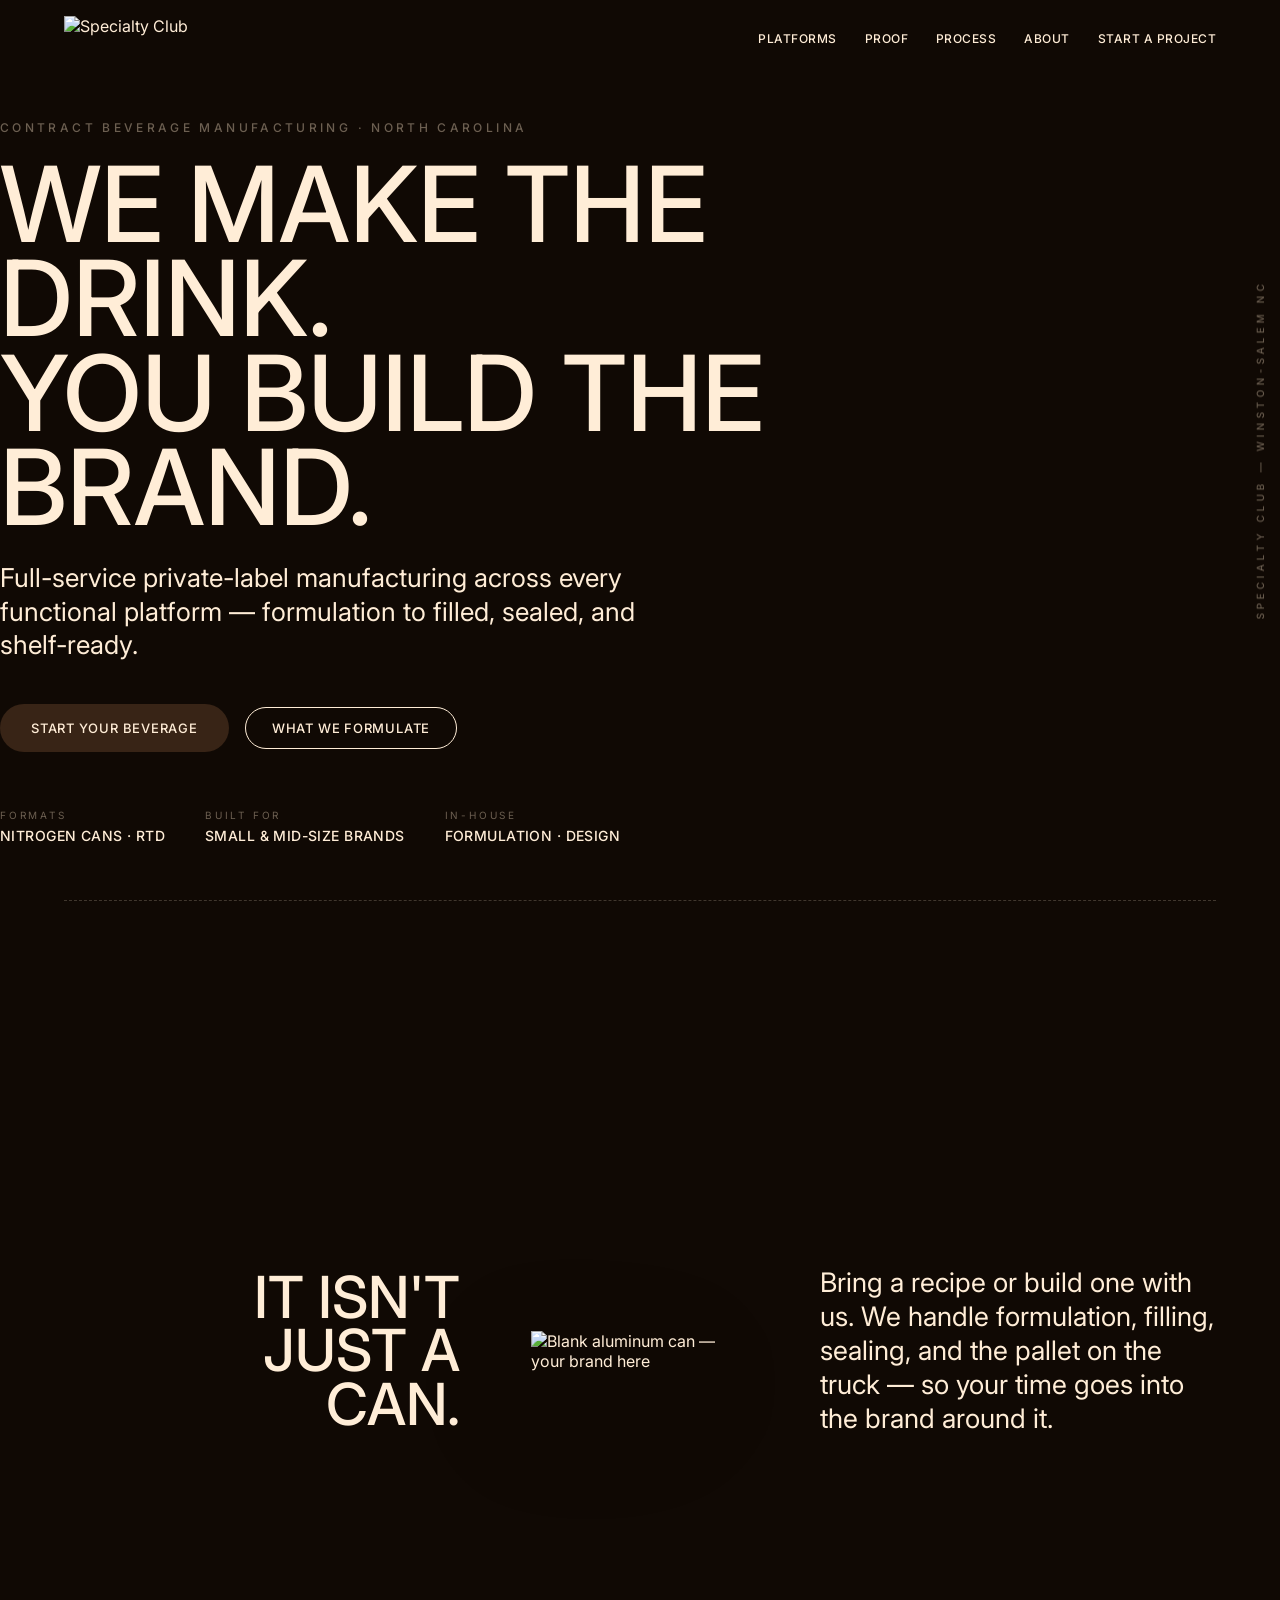
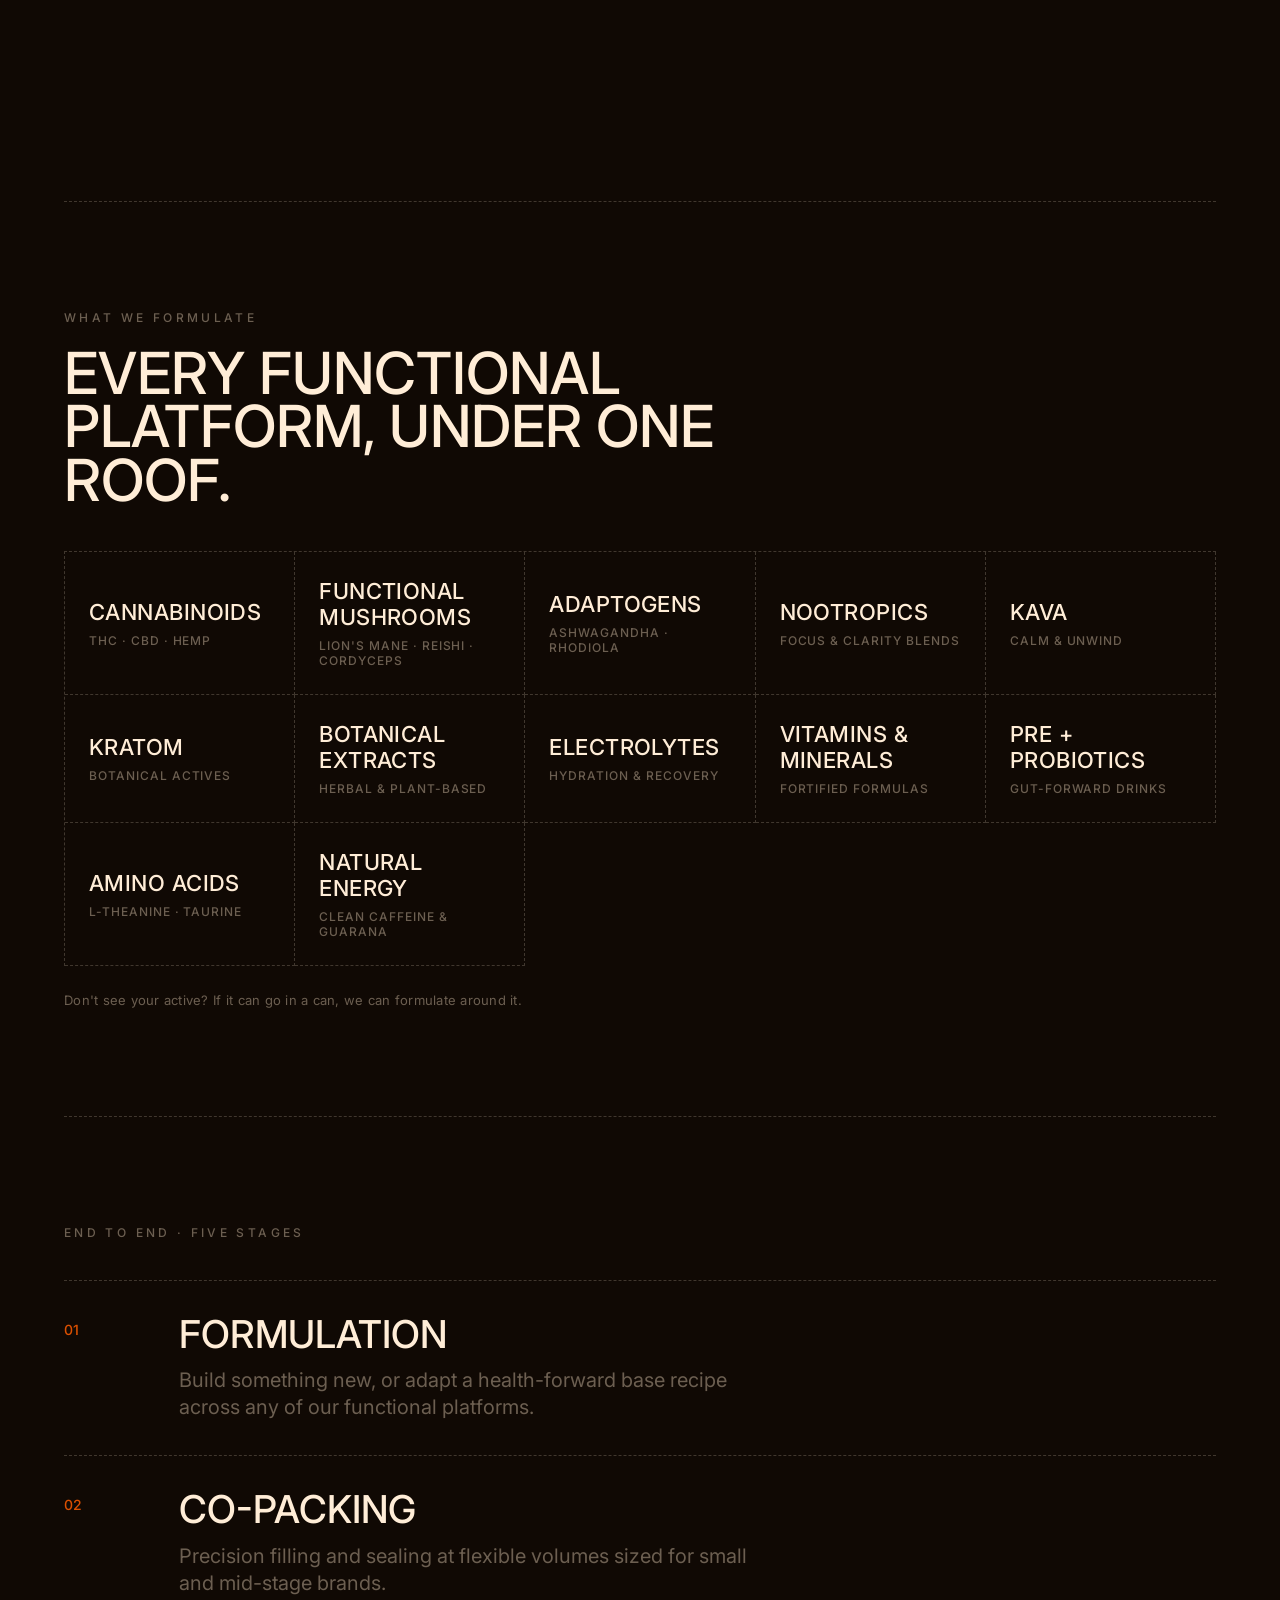
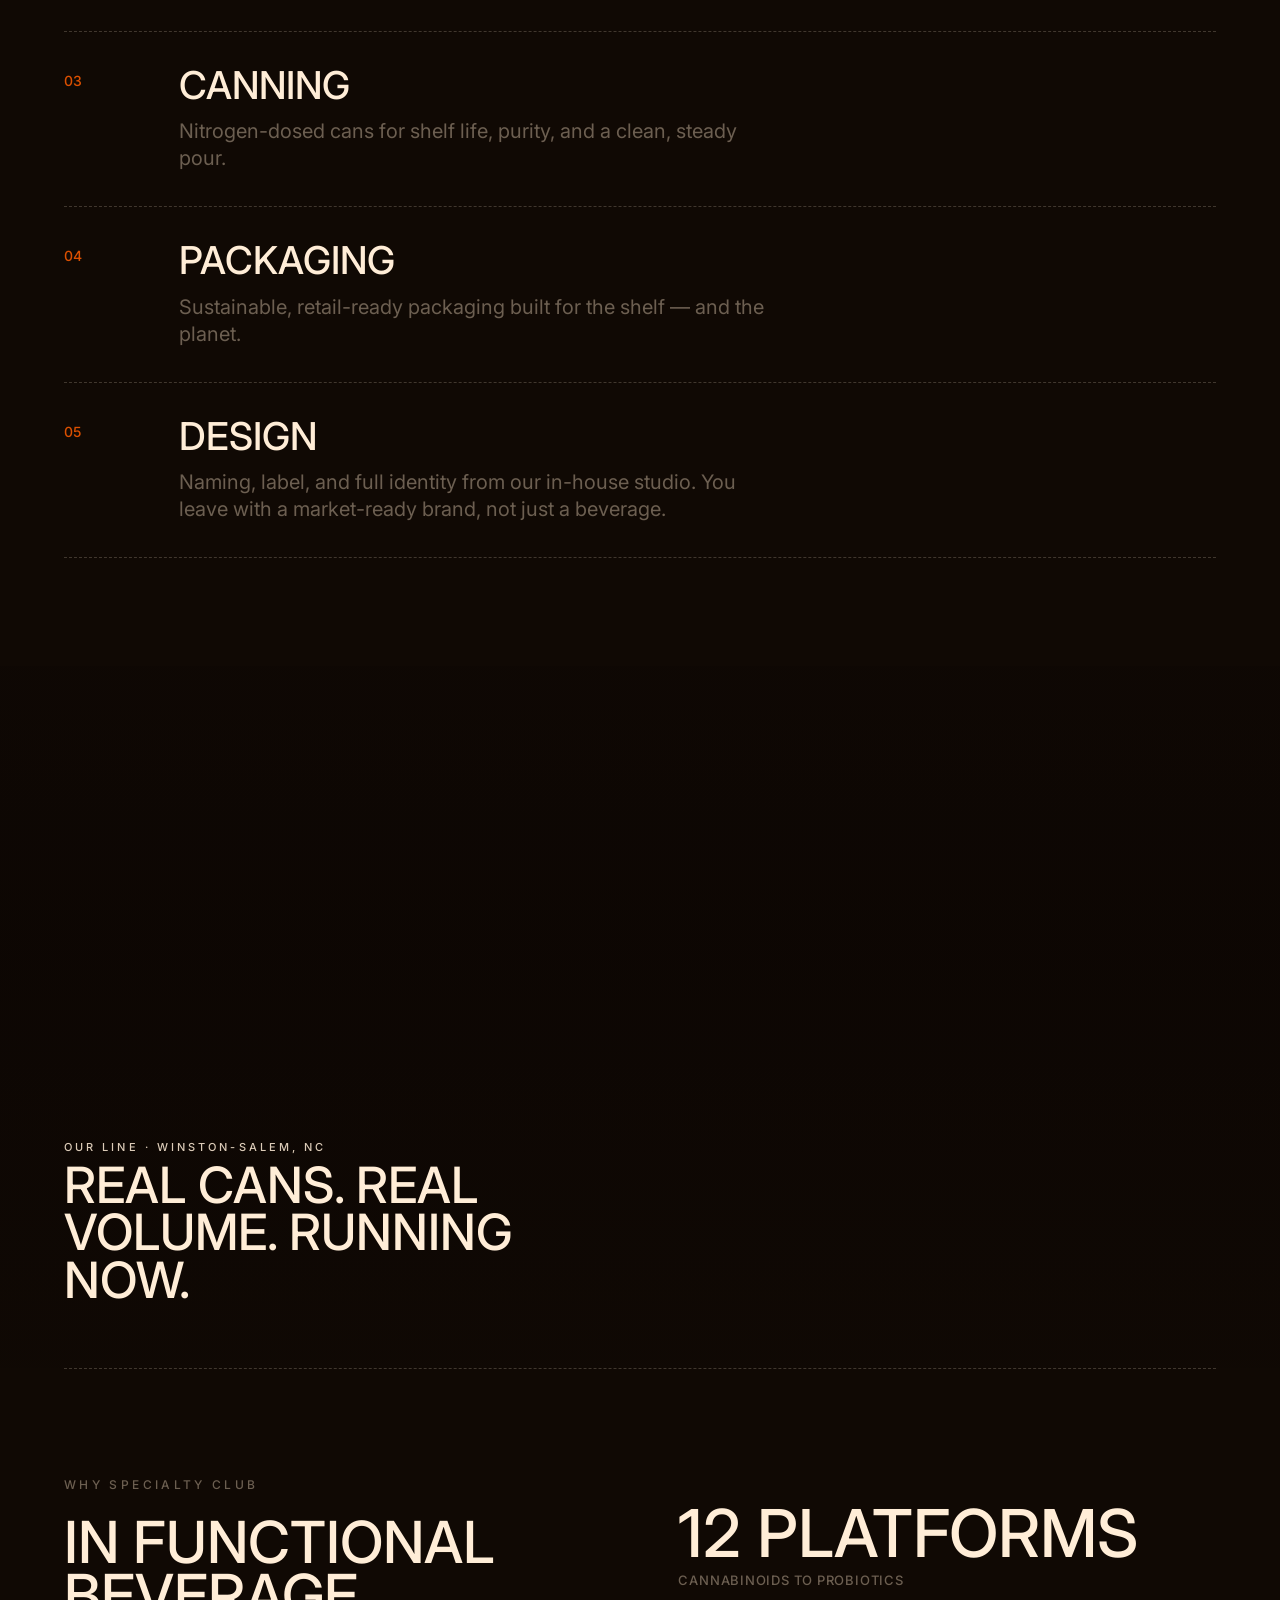
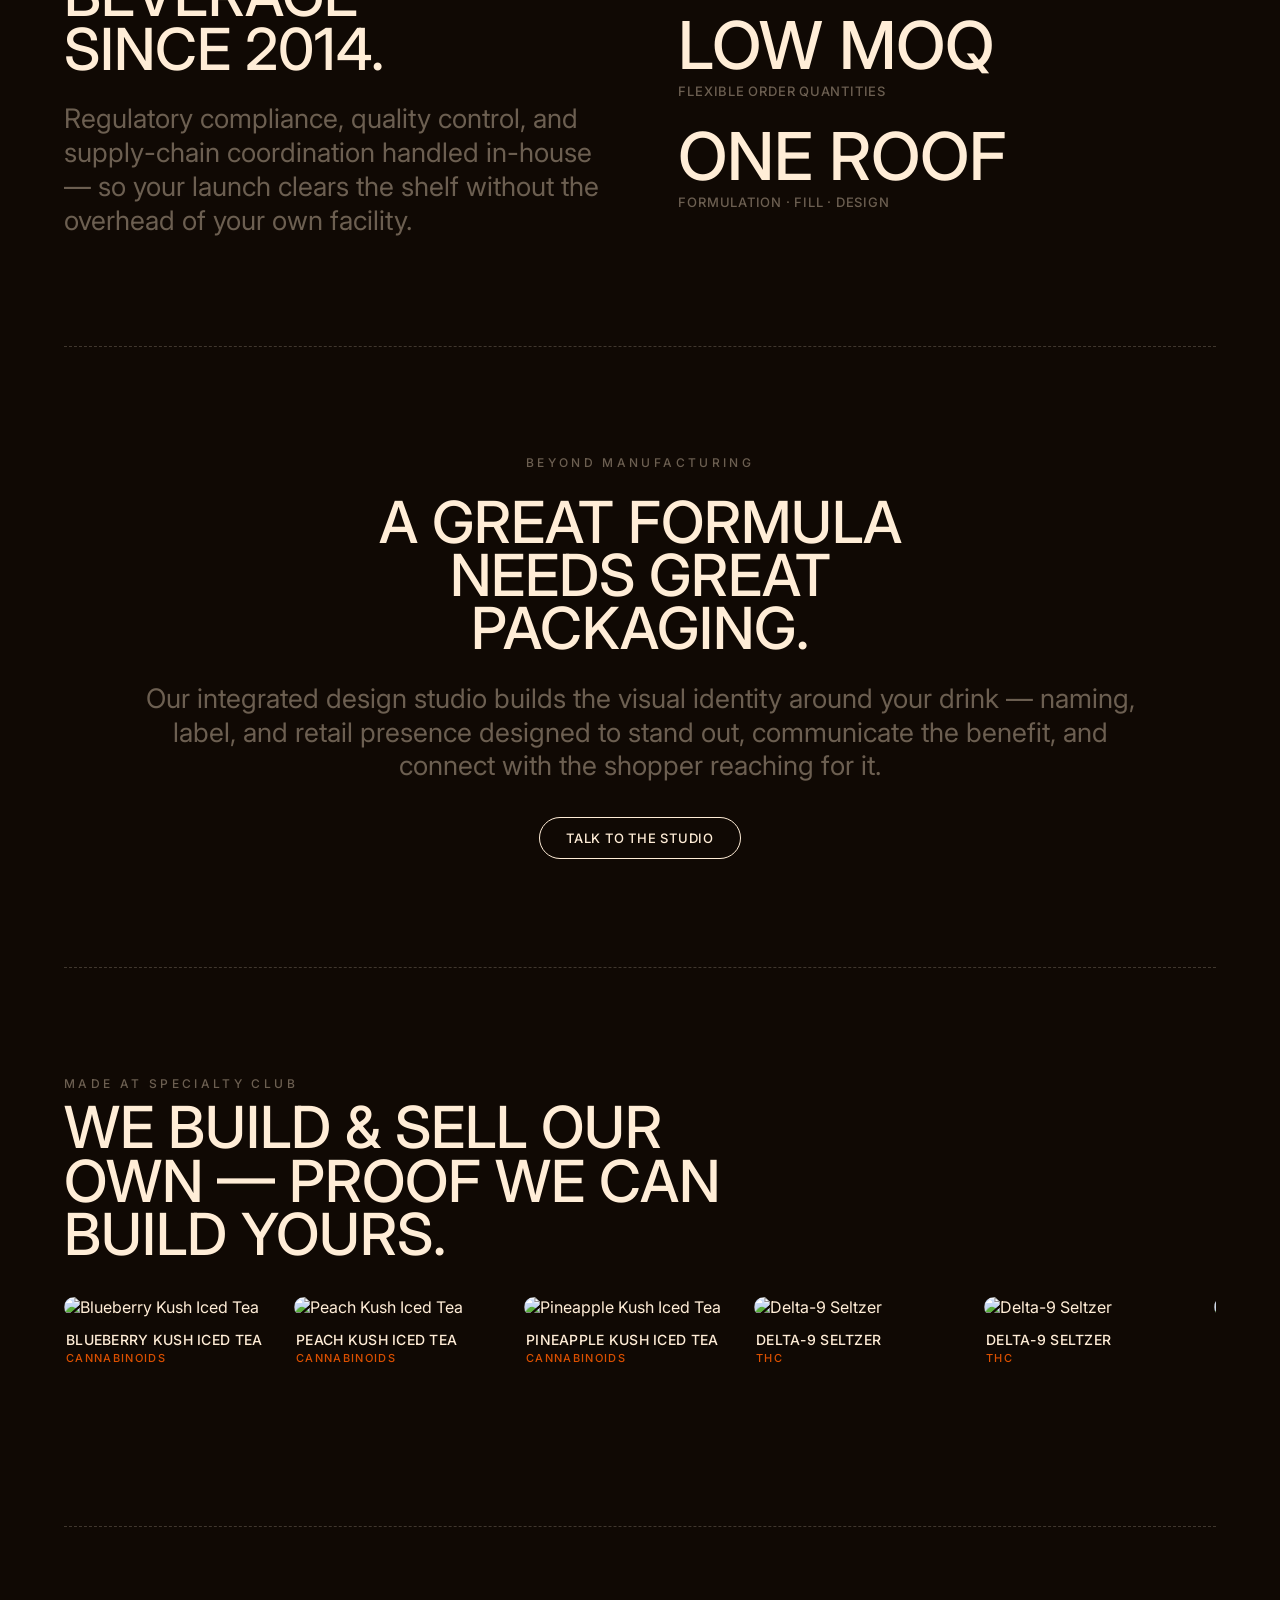
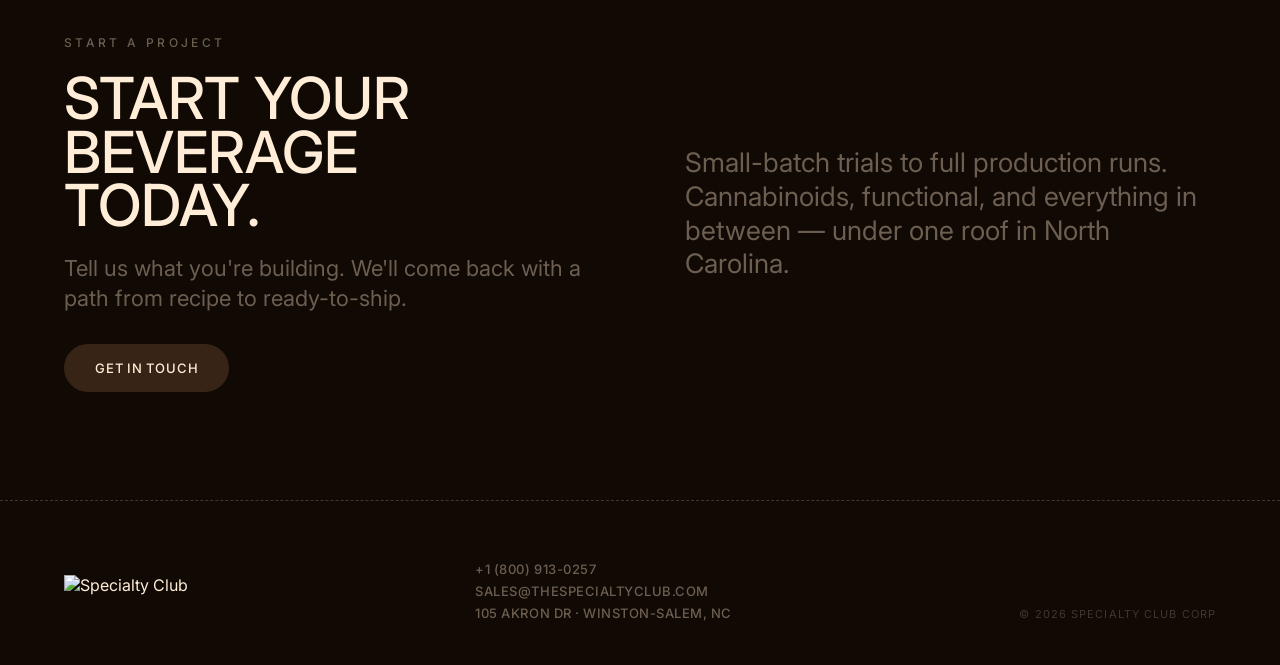
==== index.html @ 7adfefdb "Add files via upload" ====
<!DOCTYPE html>
<html lang="en"><head><meta charset="UTF-8"><meta name="viewport" content="width=device-width, initial-scale=1">
<title>Specialty Club — Contract Beverage Manufacturing</title><link rel="preconnect" href="https://fonts.googleapis.com"><link rel="preconnect" href="https://fonts.gstatic.com" crossorigin><link href="https://fonts.googleapis.com/css2?family=Inter:wght@400;500;600&display=swap" rel="stylesheet">
<meta name="description" content="Contract beverage manufacturer in Winston-Salem, NC. Formulation, co-packing, nitrogen canning, packaging, and design for functional, cannabinoid, and RTD beverages — under one roof since 2014."><link rel="canonical" href="https://specialtyclub.com/"><meta name="theme-color" content="#100904"><link rel="icon" type="image/png" sizes="32x32" href="assets/favicon-32.png"><link rel="icon" type="image/png" sizes="512x512" href="assets/favicon-512.png"><link rel="apple-touch-icon" href="assets/apple-touch-icon.png"><meta property="og:type" content="website"><meta property="og:site_name" content="Specialty Club"><meta property="og:title" content="Specialty Club — Contract Beverage Manufacturing"><meta property="og:description" content="Contract beverage manufacturer in Winston-Salem, NC. Formulation, co-packing, nitrogen canning, packaging, and design for functional, cannabinoid, and RTD beverages — under one roof since 2014."><meta property="og:url" content="https://specialtyclub.com/"><meta property="og:image" content="https://specialtyclub.com/assets/og-card.jpg"><meta property="og:image:width" content="1200"><meta property="og:image:height" content="630"><meta name="twitter:card" content="summary_large_image"><link rel="stylesheet" href="styles.css"></head><body>

<nav>
  <a class="brand" href="index.html"><img src="assets/logo-cream.png" alt="Specialty Club" style="height:42px"></a>
  <ul>
    <li><a href="index.html#platforms">Platforms</a></li>
    <li><a href="index.html#proof">Proof</a></li>
    <li><a href="index.html#process">Process</a></li>
    <li><a href="about.html">About</a></li>
    <li><a href="contact.html">Start a project</a></li>
  </ul>
</nav>
<div class="serial">Specialty Club — Winston-Salem NC</div>

<header class="hero" id="top">
  <p class="eyebrow fx">Contract Beverage Manufacturing · North Carolina</p>
  <h1 class="display fx">We make the drink.<br>You build the brand.</h1>
  <p class="sub fx">Full-service private-label manufacturing across every functional platform — formulation to filled, sealed, and shelf-ready.</p>
  <div class="hero-actions fx">
    <a class="btn-fill" href="contact.html">Start your beverage</a>
    <a class="btn-ghost" href="#platforms">What we formulate</a>
  </div>
  <div class="hero-meta fx">
    <div><span class="k">Formats</span><span class="v">Nitrogen&nbsp;Cans · RTD</span></div>
    <div><span class="k">Built for</span><span class="v">Small &amp; mid-size brands</span></div>
    <div><span class="k">In-house</span><span class="v">Formulation · Design</span></div>
  </div>
</header>

<hr class="divider">

<section class="reveal" id="work">
  <div class="r-left fx"><h2 class="heading">It isn't just a can.</h2></div>
  <div class="can-wrap fx"><img src="assets/can-blank.png" alt="Blank aluminum can — your brand here"></div>
  <div class="r-right fx"><p class="body">Bring a recipe or build one with us. We handle formulation, filling, sealing, and the pallet on the truck — so your time goes into the brand around it.</p></div>
</section>

<hr class="divider">

<section class="platforms" id="platforms">
  <p class="eyebrow fx">What we formulate</p>
  <h2 class="heading fx">Every functional platform, under one roof.</h2>
  <div class="tag-grid fx">
    <div class="tag"><span class="t">Cannabinoids</span><span class="s">THC · CBD · Hemp</span></div>
    <div class="tag"><span class="t">Functional Mushrooms</span><span class="s">Lion's Mane · Reishi · Cordyceps</span></div>
    <div class="tag"><span class="t">Adaptogens</span><span class="s">Ashwagandha · Rhodiola</span></div>
    <div class="tag"><span class="t">Nootropics</span><span class="s">Focus &amp; clarity blends</span></div>
    <div class="tag"><span class="t">Kava</span><span class="s">Calm &amp; unwind</span></div>
    <div class="tag"><span class="t">Kratom</span><span class="s">Botanical actives</span></div>
    <div class="tag"><span class="t">Botanical Extracts</span><span class="s">Herbal &amp; plant-based</span></div>
    <div class="tag"><span class="t">Electrolytes</span><span class="s">Hydration &amp; recovery</span></div>
    <div class="tag"><span class="t">Vitamins &amp; Minerals</span><span class="s">Fortified formulas</span></div>
    <div class="tag"><span class="t">Pre + Probiotics</span><span class="s">Gut-forward drinks</span></div>
    <div class="tag"><span class="t">Amino Acids</span><span class="s">L-Theanine · Taurine</span></div>
    <div class="tag"><span class="t">Natural Energy</span><span class="s">Clean caffeine &amp; guarana</span></div>
  </div>
  <p class="note fx">Don't see your active? If it can go in a can, we can formulate around it.</p>
</section>

<hr class="divider">

<section class="process" id="process">
  <p class="eyebrow fx">End to end · Five stages</p>
  <div class="steps">
    <div class="step fx"><div class="num">01</div><div class="st-head"><h3>Formulation</h3><p>Build something new, or adapt a health-forward base recipe across any of our functional platforms.</p></div></div>
    <div class="step fx"><div class="num">02</div><div class="st-head"><h3>Co-packing</h3><p>Precision filling and sealing at flexible volumes sized for small and mid-stage brands.</p></div></div>
    <div class="step fx"><div class="num">03</div><div class="st-head"><h3>Canning</h3><p>Nitrogen-dosed cans for shelf life, purity, and a clean, steady pour.</p></div></div>
    <div class="step fx"><div class="num">04</div><div class="st-head"><h3>Packaging</h3><p>Sustainable, retail-ready packaging built for the shelf — and the planet.</p></div></div>
    <div class="step fx"><div class="num">05</div><div class="st-head"><h3>Design</h3><p>Naming, label, and full identity from our in-house studio. You leave with a market-ready brand, not just a beverage.</p></div></div>
  </div>
</section>

<div class="facility-band" style="background-image:linear-gradient(rgba(16,9,4,.25),rgba(16,9,4,.25)),url('assets/facility-line.jpg')">
  <div class="scrim"></div>
  <div class="fb-cap"><span class="k">Our line · Winston-Salem, NC</span><h2>Real cans. Real volume. Running now.</h2></div>
</div>

<hr class="divider">

<section class="why" id="why">
  <div class="fx">
    <p class="eyebrow" style="margin-bottom:24px">Why Specialty Club</p>
    <h2 class="heading">In functional<br>beverage<br>since 2014.</h2>
    <p class="body muted" style="margin-top:26px">Regulatory compliance, quality control, and supply-chain coordination handled in-house — so your launch clears the shelf without the overhead of your own facility.</p>
  </div>
  <div class="stats fx">
    <div class="stat"><div class="n">12 platforms</div><div class="d">Cannabinoids to probiotics</div></div>
    <div class="stat"><div class="n">Low MOQ</div><div class="d">Flexible order quantities</div></div>
    <div class="stat"><div class="n">One roof</div><div class="d">Formulation · Fill · Design</div></div>
  </div>
</section>

<hr class="divider">

<section class="design-sell">
  <p class="eyebrow fx">Beyond manufacturing</p>
  <h2 class="heading fx">A great formula needs great packaging.</h2>
  <p class="body fx">Our integrated design studio builds the visual identity around your drink — naming, label, and retail presence designed to stand out, communicate the benefit, and connect with the shopper reaching for it.</p>
  <a class="btn-ghost fx" href="contact.html" style="margin-top:8px">Talk to the studio</a>
</section>

<hr class="divider">

<section class="showcase" id="proof">
  <p class="eyebrow fx">Made at Specialty Club</p>
  <h2 class="heading fx">We build &amp; sell our own — proof we can build yours.</h2>
  <div class="pstrip fx">
    <figure class="pcard"><img src="assets/blueberry_kush.png" alt="Blueberry Kush Iced Tea"><figcaption><span class="pc-name">Blueberry Kush Iced Tea</span><span class="pc-tag">Cannabinoids</span></figcaption></figure>
    <figure class="pcard"><img src="assets/peach_kush.png" alt="Peach Kush Iced Tea"><figcaption><span class="pc-name">Peach Kush Iced Tea</span><span class="pc-tag">Cannabinoids</span></figcaption></figure>
    <figure class="pcard"><img src="assets/pineapple_kush.png" alt="Pineapple Kush Iced Tea"><figcaption><span class="pc-name">Pineapple Kush Iced Tea</span><span class="pc-tag">Cannabinoids</span></figcaption></figure>
    <figure class="pcard"><img src="assets/miami_mint.png" alt="Delta-9 Seltzer"><figcaption><span class="pc-name">Delta-9 Seltzer</span><span class="pc-tag">THC</span></figcaption></figure>
    <figure class="pcard"><img src="assets/adios_mf.png" alt="Delta-9 Seltzer"><figcaption><span class="pc-name">Delta-9 Seltzer</span><span class="pc-tag">THC</span></figcaption></figure>
    <figure class="pcard"><img src="assets/melo.png" alt="THC Seltzer"><figcaption><span class="pc-name">THC Seltzer</span><span class="pc-tag">THC</span></figcaption></figure>
    <figure class="pcard"><img src="assets/probiotic_raspberry.png" alt="Earth Bevs Probiotic Water — Raspberry"><figcaption><span class="pc-name">Probiotic Water · Raspberry</span><span class="pc-tag">Pre+Probiotic</span></figcaption></figure>
    <figure class="pcard"><img src="assets/probiotic_pineapple.png" alt="Earth Bevs Probiotic Water — Pineapple"><figcaption><span class="pc-name">Probiotic Water · Pineapple</span><span class="pc-tag">Pre+Probiotic</span></figcaption></figure>
  </div>
</section>

<hr class="divider">

<section class="contact" id="contact">
  <div class="fx">
    <p class="eyebrow" style="margin-bottom:22px">Start a project</p>
    <h2 class="heading">Start your beverage today.</h2>
    <p class="lead">Tell us what you're building. We'll come back with a path from recipe to ready-to-ship.</p>
    <a class="btn-fill" href="contact.html" style="margin-top:30px">Get in touch</a>
  </div>
  <div class="fx" style="align-self:center">
    <p class="body muted">Small-batch trials to full production runs. Cannabinoids, functional, and everything in between — under one roof in North Carolina.</p>
  </div>
</section>

<footer>
  <div class="f-brand"><img src="assets/logo-mono.png" alt="Specialty Club" style="height:46px"></div>
  <div class="f-contact">
    <a href="tel:+18009130257">+1 (800) 913-0257</a>
    <a href="mailto:sales@thespecialtyclub.com">sales@thespecialtyclub.com</a>
    <span>105 Akron Dr · Winston-Salem, NC</span>
  </div>
  <div class="f-legal">© 2026 Specialty Club Corp</div>
</footer>
<script>
const io=new IntersectionObserver((e)=>{e.forEach(x=>{if(x.isIntersecting){x.target.classList.add('in');io.unobserve(x.target);}});},{threshold:0.12});
document.querySelectorAll('.fx').forEach(el=>io.observe(el));
</script>
</body></html>
---- styles.css ----
:root{
    --cream:#ffedd7; --walnut:#100904; --bark:#382416; --cork:#40372e;
    --driftwood:#6c5f51; --ember:#dc5000;
    --font:'Inter',ui-sans-serif,system-ui,-apple-system,"Segoe UI",Roboto,sans-serif;
    --gutter:clamp(20px,5vw,68px);
  }
  *{margin:0;padding:0;box-sizing:border-box}
  html{scroll-behavior:smooth}
  body{background:var(--walnut);color:var(--cream);font-family:var(--font);font-weight:400;-webkit-font-smoothing:antialiased;overflow-x:hidden}
  ::selection{background:var(--ember);color:var(--walnut)}
  a{color:inherit;text-decoration:none}

  .eyebrow{text-transform:uppercase;font-weight:500;font-size:12px;letter-spacing:.28em;color:var(--driftwood)}
  .display{text-transform:uppercase;font-weight:500;line-height:.9;font-size:clamp(40px,8.2vw,108px)}
  .heading{text-transform:uppercase;font-weight:500;line-height:.92;font-size:clamp(30px,4.6vw,58px)}
  .body{font-weight:400;font-size:clamp(19px,2.1vw,29px);line-height:1.26;color:var(--cream);max-width:46ch}
  .muted{color:var(--driftwood)}

  nav{position:fixed;top:0;left:0;right:0;z-index:50;display:flex;align-items:center;justify-content:space-between;padding:16px var(--gutter)}
  nav .brand{display:flex;align-items:center;gap:12px}
  nav .brand img{height:42px;width:auto;display:block}
  nav ul{display:flex;gap:28px;list-style:none}
  nav ul a{font-size:12px;text-transform:uppercase;font-weight:500;letter-spacing:.04em;padding-bottom:3px;border-bottom:1px dashed transparent;transition:border-color .2s}
  nav ul a:hover,nav ul a:focus-visible{border-bottom-color:var(--cream)}
  @media(max-width:760px){nav ul{display:none}}

  .serial{position:fixed;right:14px;top:50%;z-index:40;transform:translateY(-50%) rotate(180deg);writing-mode:vertical-rl;font-size:10px;letter-spacing:.4em;text-transform:uppercase;color:var(--driftwood);font-weight:500}
  @media(max-width:760px){.serial{display:none}}

  section{padding:clamp(80px,12vh,140px) var(--gutter);position:relative}
  .divider{border:0;border-top:1px dashed var(--cork);margin:0 var(--gutter)}

  .hero{min-height:100vh;min-height:100svh;display:flex;flex-direction:column;justify-content:center;padding-top:120px;padding-bottom:56px}
  .hero .mark{height:clamp(72px,10vw,104px);width:auto;margin-bottom:30px}
  .hero .eyebrow{margin-bottom:22px}
  .hero .display{max-width:15ch}
  .hero .sub{margin-top:26px;font-size:clamp(18px,2.3vw,26px);font-weight:400;color:var(--cream);max-width:40ch;line-height:1.3}
  .hero-actions{margin-top:42px;display:flex;gap:16px;flex-wrap:wrap;align-items:center}
  .hero-meta{margin-top:auto;padding-top:46px;display:flex;gap:40px;flex-wrap:wrap}
  .hero-meta div{display:flex;flex-direction:column;gap:6px}
  .hero-meta .k{font-size:10px;letter-spacing:.28em;text-transform:uppercase;color:var(--driftwood)}
  .hero-meta .v{font-size:14px;text-transform:uppercase;font-weight:500;letter-spacing:.03em}

  .btn-fill{display:inline-block;background:var(--bark);color:var(--cream);border-radius:36px;padding:15px 30px;text-transform:uppercase;font-weight:500;font-size:13px;letter-spacing:.06em;border:1px solid transparent;transition:transform .2s,background .2s}
  .btn-fill:hover,.btn-fill:focus-visible{background:#4a3020;transform:translateY(-1px)}
  .btn-ghost{display:inline-block;background:transparent;color:var(--cream);border:1px solid var(--cream);border-radius:22.5px;padding:12px 26px;text-transform:uppercase;font-weight:500;font-size:13px;letter-spacing:.06em;transition:background .2s,color .2s}
  .btn-ghost:hover,.btn-ghost:focus-visible{background:var(--cream);color:var(--walnut)}

  .reveal{min-height:100vh;min-height:100svh;display:grid;grid-template-columns:1fr auto 1fr;align-items:center;gap:clamp(24px,4vw,68px)}
  .reveal .r-left{text-align:right}
  .reveal .r-left .heading{max-width:9ch;margin-left:auto}
  @media(max-width:900px){.reveal{grid-template-columns:1fr;text-align:left;gap:40px;justify-items:start}.reveal .r-left{text-align:left}.reveal .r-left .heading{margin-left:0}.reveal .can-wrap{order:-1}}

  .can-wrap{display:flex;justify-content:center;align-items:center;padding:20px}
  .can-wrap img{width:clamp(150px,17vw,240px);height:auto;filter:drop-shadow(0 40px 55px rgba(0,0,0,.55)) drop-shadow(0 0 40px rgba(220,80,0,.06));animation:float 7s ease-in-out infinite}
  @keyframes float{0%,100%{transform:translateY(-9px)}50%{transform:translateY(9px)}}

  .platforms .eyebrow{margin-bottom:22px}
  .platforms h2{margin-bottom:44px;max-width:20ch}
  .tag-grid{display:grid;grid-template-columns:repeat(auto-fill,minmax(230px,1fr));border-top:1px dashed var(--cork);border-left:1px dashed var(--cork)}
  .tag{border-right:1px dashed var(--cork);border-bottom:1px dashed var(--cork);padding:26px 24px;display:flex;flex-direction:column;gap:8px;min-height:112px;justify-content:center;transition:background .25s}
  .tag:hover{background:#180d06}
  .tag .t{font-size:clamp(17px,1.9vw,22px);text-transform:uppercase;font-weight:500;letter-spacing:.02em}
  .tag .s{font-size:12px;text-transform:uppercase;letter-spacing:.08em;color:var(--driftwood);font-weight:500}
  .platforms .note{margin-top:26px;font-size:13px;color:var(--driftwood);letter-spacing:.02em}

  .process .eyebrow{margin-bottom:40px}
  .steps{display:flex;flex-direction:column}
  .step{display:grid;grid-template-columns:64px 1fr;gap:clamp(20px,4vw,60px);padding:34px 0;border-top:1px dashed var(--cork);align-items:start}
  .step:last-child{border-bottom:1px dashed var(--cork)}
  .step .num{font-size:14px;font-weight:500;color:var(--ember);padding-top:6px}
  .step .st-head{display:flex;flex-direction:column;gap:14px;max-width:60ch}
  .step h3{font-size:clamp(24px,3vw,40px);text-transform:uppercase;font-weight:500;line-height:1}
  .step p{font-size:clamp(16px,1.6vw,20px);color:var(--driftwood);font-weight:400;line-height:1.35;max-width:54ch}
  @media(max-width:600px){.step{grid-template-columns:1fr;gap:14px}}

  .why{display:grid;grid-template-columns:1fr 1fr;gap:clamp(30px,6vw,90px);align-items:center}
  .why .stats{display:flex;flex-direction:column;gap:28px}
  .stat .n{font-size:clamp(38px,5.5vw,66px);text-transform:uppercase;font-weight:500;line-height:.9}
  .stat .d{font-size:13px;text-transform:uppercase;letter-spacing:.06em;color:var(--driftwood);font-weight:500;margin-top:8px}
  @media(max-width:800px){.why{grid-template-columns:1fr;gap:40px}}

  .design-sell{text-align:center;display:flex;flex-direction:column;align-items:center;gap:26px}
  .design-sell .heading{max-width:18ch}
  .design-sell .body{text-align:center;color:var(--driftwood);max-width:60ch}

  .clients .eyebrow{text-align:center;display:block;margin-bottom:40px}
  .logo-row{display:flex;flex-wrap:wrap;justify-content:center;gap:clamp(24px,5vw,72px);align-items:center;opacity:.75}
  .logo-row span{text-transform:uppercase;font-weight:600;letter-spacing:.1em;font-size:clamp(15px,2vw,22px);color:var(--driftwood)}

  .contact{display:grid;grid-template-columns:1fr 1fr;gap:clamp(36px,7vw,110px);align-items:start}
  .contact .heading{max-width:12ch}
  .contact .lead{margin-top:22px;color:var(--driftwood);font-size:clamp(17px,1.8vw,22px);max-width:40ch;line-height:1.35}
  .form{display:flex;flex-direction:column;gap:26px;padding-top:6px}
  .field{display:flex;flex-direction:column;gap:8px}
  .field label{font-size:11px;text-transform:uppercase;letter-spacing:.18em;color:var(--driftwood);font-weight:500}
  .field input,.field textarea{background:transparent;border:0;border-bottom:1px solid var(--driftwood);color:var(--cream);font-family:var(--font);font-size:17px;padding:8px 2px;border-radius:0;transition:border-color .2s}
  .field textarea{resize:vertical;min-height:70px}
  .field input:focus,.field textarea:focus{outline:none;border-bottom-color:var(--cream)}
  .form .btn-fill{align-self:flex-start;margin-top:6px}
  @media(max-width:800px){.contact{grid-template-columns:1fr;gap:40px}}

  footer{padding:60px var(--gutter) 44px;border-top:1px dashed var(--cork);display:flex;flex-wrap:wrap;gap:30px;justify-content:space-between;align-items:flex-end}
  footer .f-brand{display:flex;align-items:center;gap:12px}
  footer .f-brand img{height:46px;width:auto}
  footer .f-contact{display:flex;flex-direction:column;gap:6px}
  footer .f-contact a,footer .f-contact span{font-size:13px;text-transform:uppercase;letter-spacing:.04em;font-weight:500;color:var(--driftwood)}
  footer .f-contact a:hover{color:var(--cream)}
  footer .f-legal{font-size:11px;letter-spacing:.1em;text-transform:uppercase;color:var(--cork)}

  .fx{opacity:0;transform:translateY(24px);transition:opacity .9s ease,transform .9s ease}
  .fx.in{opacity:1;transform:none}
  @media(prefers-reduced-motion:reduce){*{animation:none!important}html{scroll-behavior:auto}.fx{opacity:1;transform:none;transition:none}}

  /* facility full-bleed band */
  .facility-band{position:relative;min-height:78vh;background:#0b0503 center/cover no-repeat;display:flex;align-items:flex-end;padding:0}
  .facility-band .scrim{position:absolute;inset:0;background:linear-gradient(180deg,rgba(16,9,4,.55),rgba(16,9,4,.15) 40%,rgba(16,9,4,.85))}
  .facility-band .fb-cap{position:relative;padding:var(--gutter);display:flex;flex-direction:column;gap:8px}
  .facility-band .fb-cap .k{font-size:11px;letter-spacing:.28em;text-transform:uppercase;color:var(--cream);font-weight:500;opacity:.85}
  .facility-band .fb-cap h2{font-size:clamp(26px,4vw,50px);text-transform:uppercase;font-weight:500;line-height:.95;max-width:16ch}

  /* product showcase strip */
  .showcase .eyebrow{margin-bottom:10px}
  .showcase h2{margin-bottom:36px;max-width:20ch}
  .pstrip{display:flex;gap:20px;overflow-x:auto;padding-bottom:16px;scroll-snap-type:x mandatory;-webkit-overflow-scrolling:touch}
  .pstrip::-webkit-scrollbar{height:6px}
  .pstrip::-webkit-scrollbar-thumb{background:var(--cork);border-radius:9999px}
  .pcard{flex:0 0 auto;width:210px;scroll-snap-align:start;display:flex;flex-direction:column;gap:14px}
  .pcard img{width:100%;height:auto;border-radius:12px;display:block}
  .pcard figcaption{display:flex;flex-direction:column;gap:3px;padding:0 2px}
  .pcard .pc-name{font-size:14px;text-transform:uppercase;font-weight:500;letter-spacing:.02em}
  .pcard .pc-tag{font-size:11px;text-transform:uppercase;letter-spacing:.12em;color:var(--ember);font-weight:500}


  /* ---- contact page ---- */
  .page-hero{padding-top:150px;padding-bottom:40px}
  .page-hero .display{max-width:16ch}
  .contact-grid{display:grid;grid-template-columns:1.1fr .9fr;gap:clamp(40px,7vw,110px);align-items:start;padding-top:10px}
  @media(max-width:860px){.contact-grid{grid-template-columns:1fr;gap:44px}}
  .field select{background:transparent;border:0;border-bottom:1px solid var(--driftwood);color:var(--cream);font-family:var(--font);font-size:17px;padding:8px 2px;border-radius:0}
  .field select option{background:var(--walnut);color:var(--cream)}
  .direct{display:flex;flex-direction:column;gap:34px}
  .direct .blk{display:flex;flex-direction:column;gap:10px}
  .direct .blk .h{font-size:11px;letter-spacing:.22em;text-transform:uppercase;color:var(--driftwood);font-weight:500}
  .direct .blk a,.direct .blk p{font-size:clamp(17px,1.7vw,20px);color:var(--cream);font-weight:500;letter-spacing:.01em}
  .direct .blk a:hover{color:var(--ember)}
  .nextsteps{display:flex;flex-direction:column;gap:0}
  .nextstep{display:grid;grid-template-columns:40px 1fr;gap:18px;padding:18px 0;border-top:1px dashed var(--cork)}
  .nextstep:last-child{border-bottom:1px dashed var(--cork)}
  .nextstep .n{color:var(--ember);font-weight:500;font-size:13px;padding-top:3px}
  .nextstep p{color:var(--driftwood);font-size:16px;line-height:1.35}
  .signpost{display:flex;flex-wrap:wrap;gap:20px;align-items:center;justify-content:space-between;background:#180d06;border-radius:12px;padding:clamp(24px,4vw,40px);margin:0 var(--gutter) clamp(60px,10vh,120px)}
  .signpost .sp-txt{display:flex;flex-direction:column;gap:6px}
  .signpost .sp-txt .k{font-size:11px;letter-spacing:.24em;text-transform:uppercase;color:var(--driftwood);font-weight:500}
  .signpost .sp-txt .t{font-size:clamp(20px,2.6vw,30px);text-transform:uppercase;font-weight:500;line-height:1}
  .form-note{font-size:12px;color:var(--driftwood);margin-top:4px;line-height:1.4}

  /* ---- about page ---- */
  .story{display:grid;grid-template-columns:1.15fr .85fr;gap:clamp(34px,6vw,90px);align-items:start}
  @media(max-width:820px){.story{grid-template-columns:1fr;gap:38px}}
  .story .body{margin-bottom:22px}
  .ataglance{display:flex;flex-direction:column;border-top:1px dashed var(--cork)}
  .ataglance .row{display:flex;flex-direction:column;gap:6px;padding:20px 0;border-bottom:1px dashed var(--cork)}
  .ataglance .row .k{font-size:11px;letter-spacing:.22em;text-transform:uppercase;color:var(--driftwood);font-weight:500}
  .ataglance .row .v{font-size:clamp(16px,1.7vw,20px);text-transform:uppercase;font-weight:500;letter-spacing:.02em}
  .values{display:grid;grid-template-columns:repeat(auto-fit,minmax(250px,1fr));border-top:1px dashed var(--cork);border-left:1px dashed var(--cork);margin-top:44px}
  .value{border-right:1px dashed var(--cork);border-bottom:1px dashed var(--cork);padding:30px 26px;display:flex;flex-direction:column;gap:12px;min-height:170px}
  .value .vn{color:var(--ember);font-size:12px;font-weight:500;letter-spacing:.1em}
  .value h3{font-size:clamp(19px,2.1vw,25px);text-transform:uppercase;font-weight:500;line-height:1.05}
  .value p{color:var(--driftwood);font-size:15px;line-height:1.42}
  .ownbrands{display:flex;flex-wrap:wrap;gap:clamp(24px,4vw,60px);align-items:center;justify-content:space-between}
  .ownbrands .ob-imgs{display:flex;gap:16px;flex:0 0 auto}
  .ownbrands .ob-imgs img{height:200px;width:auto}
  @media(max-width:640px){.ownbrands .ob-imgs img{height:150px}}
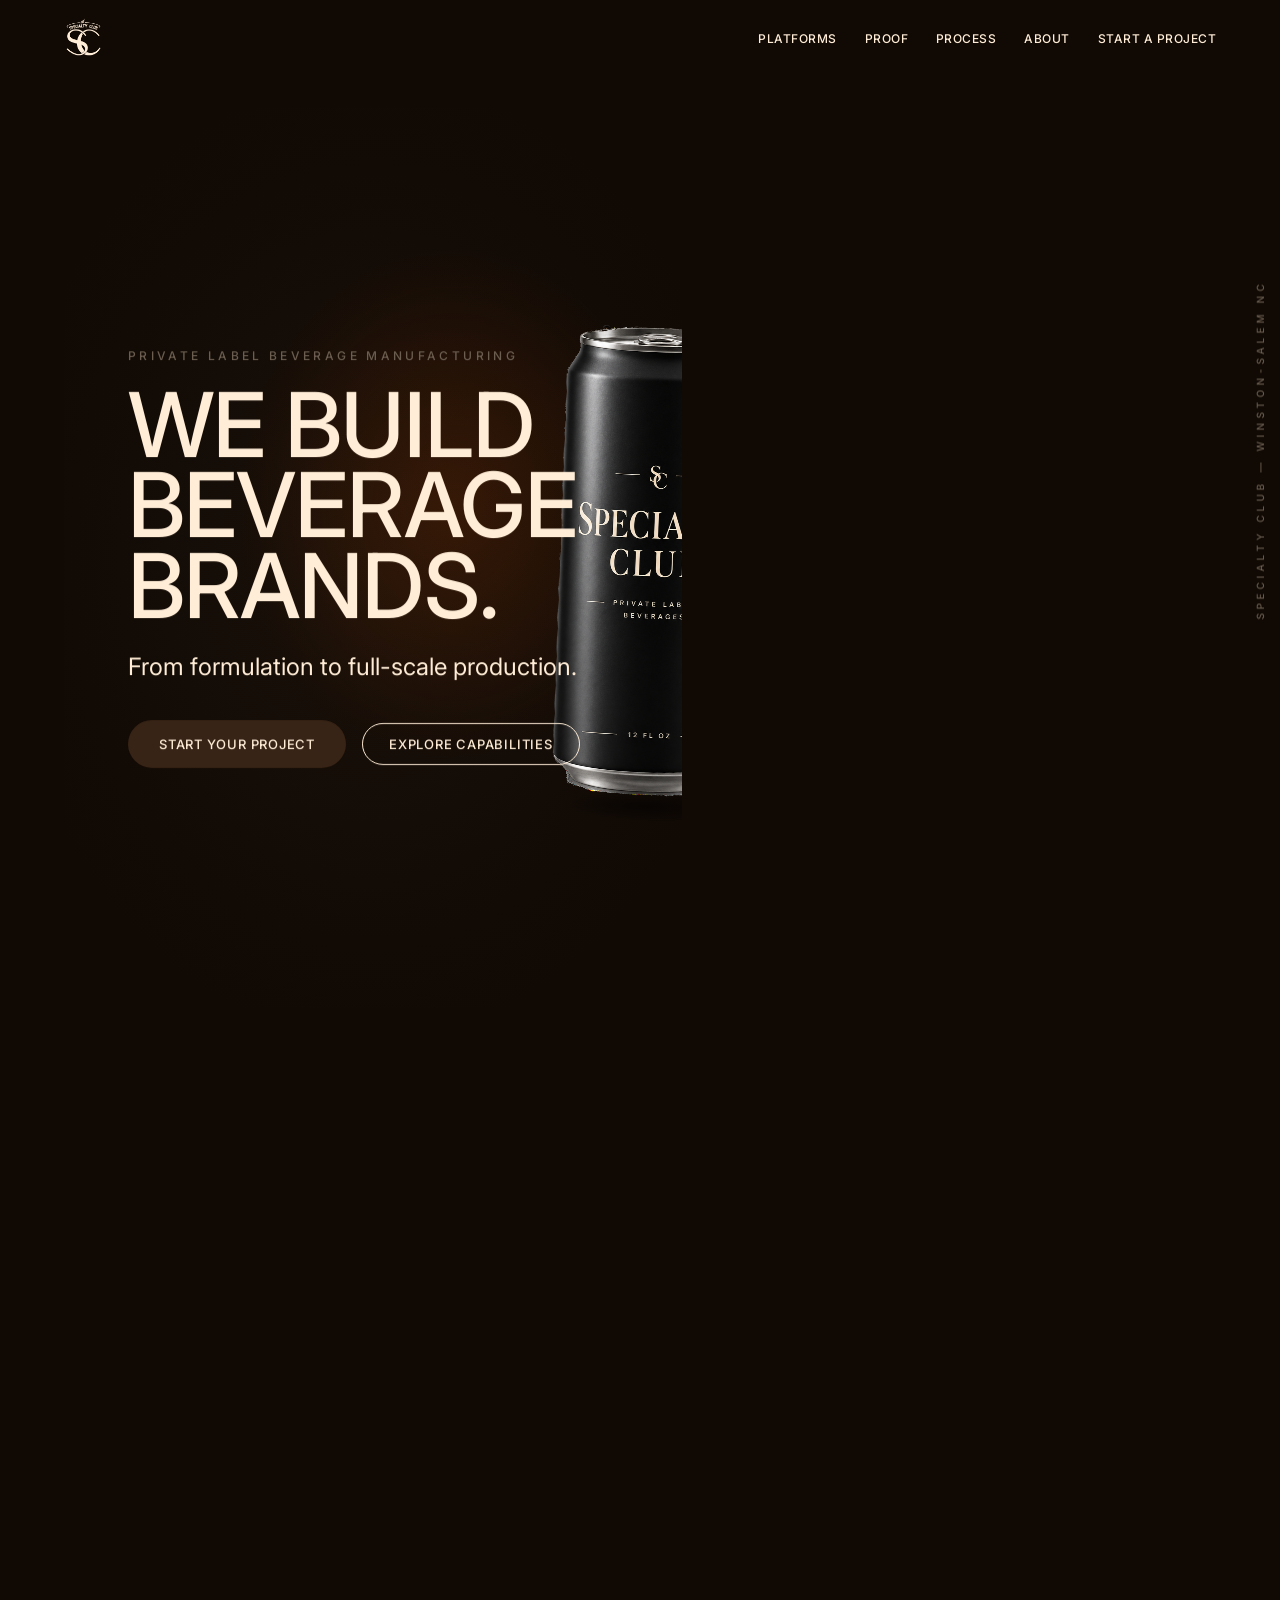
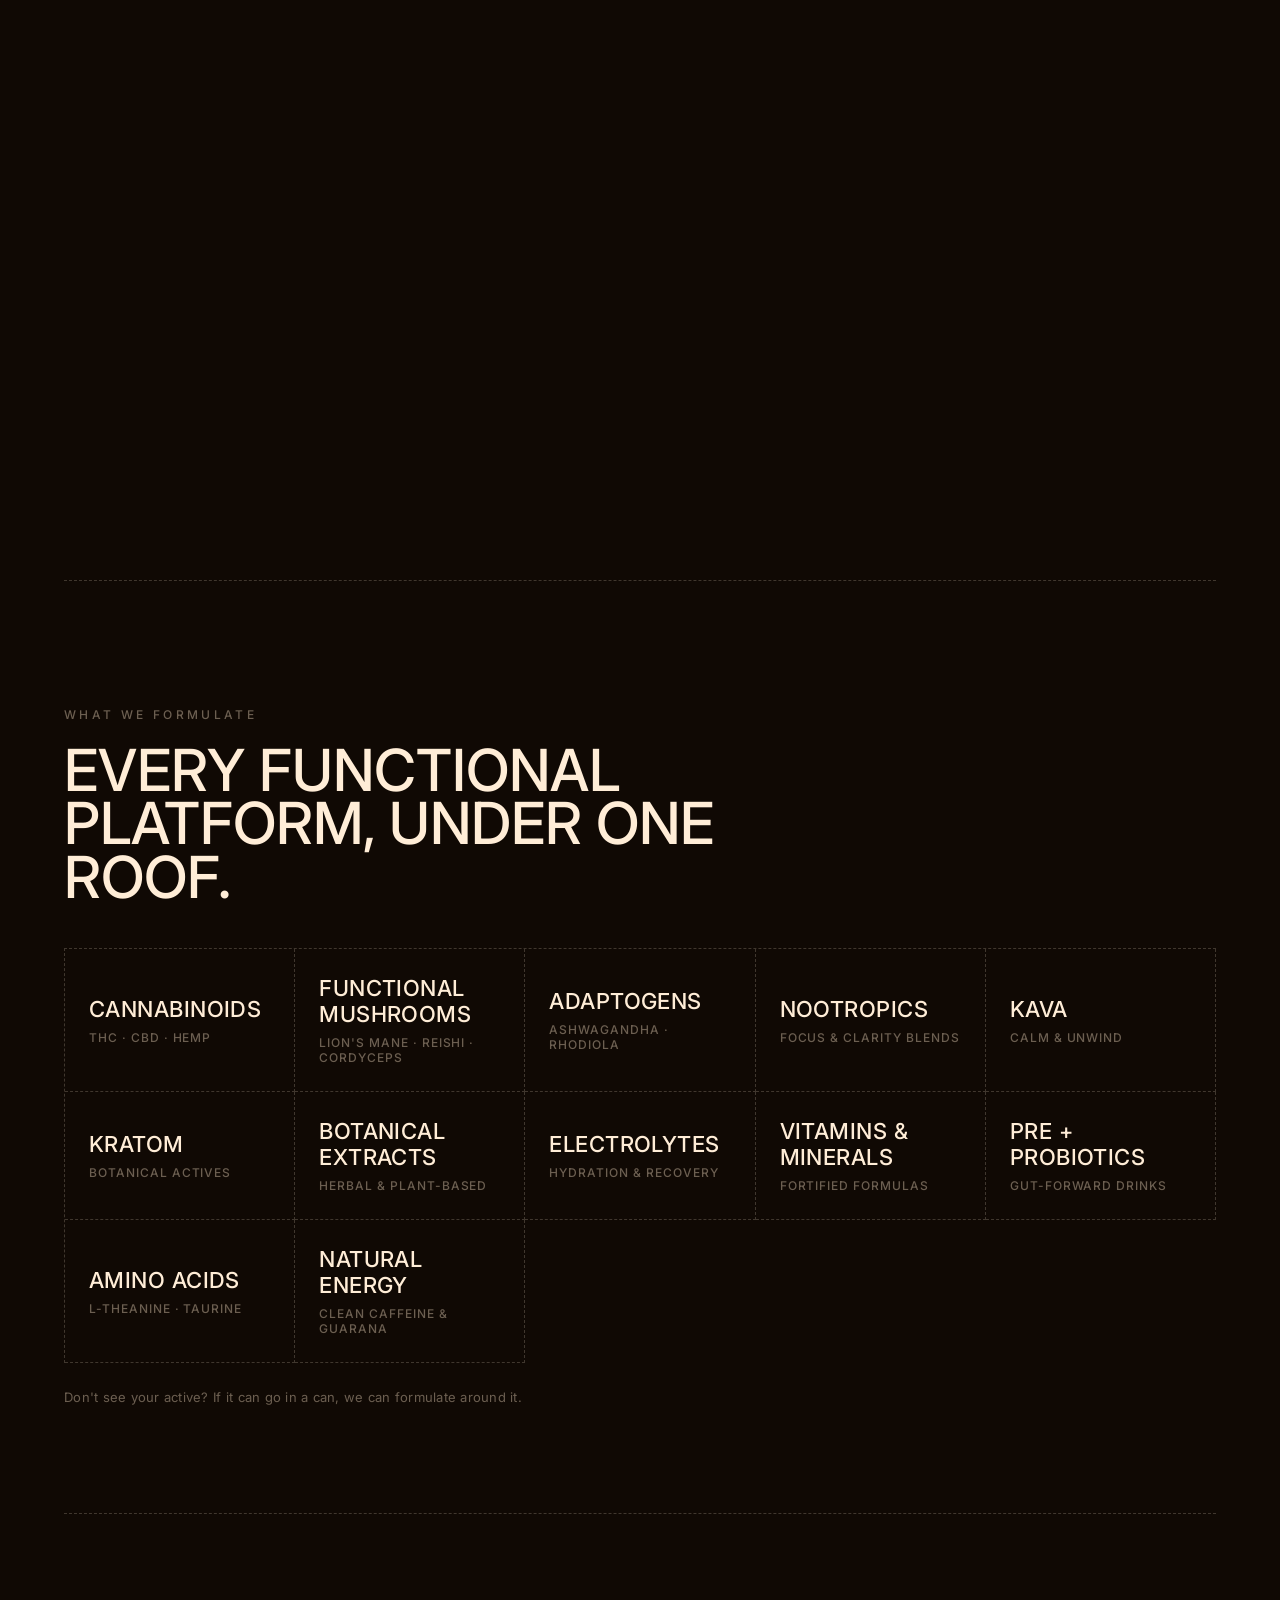
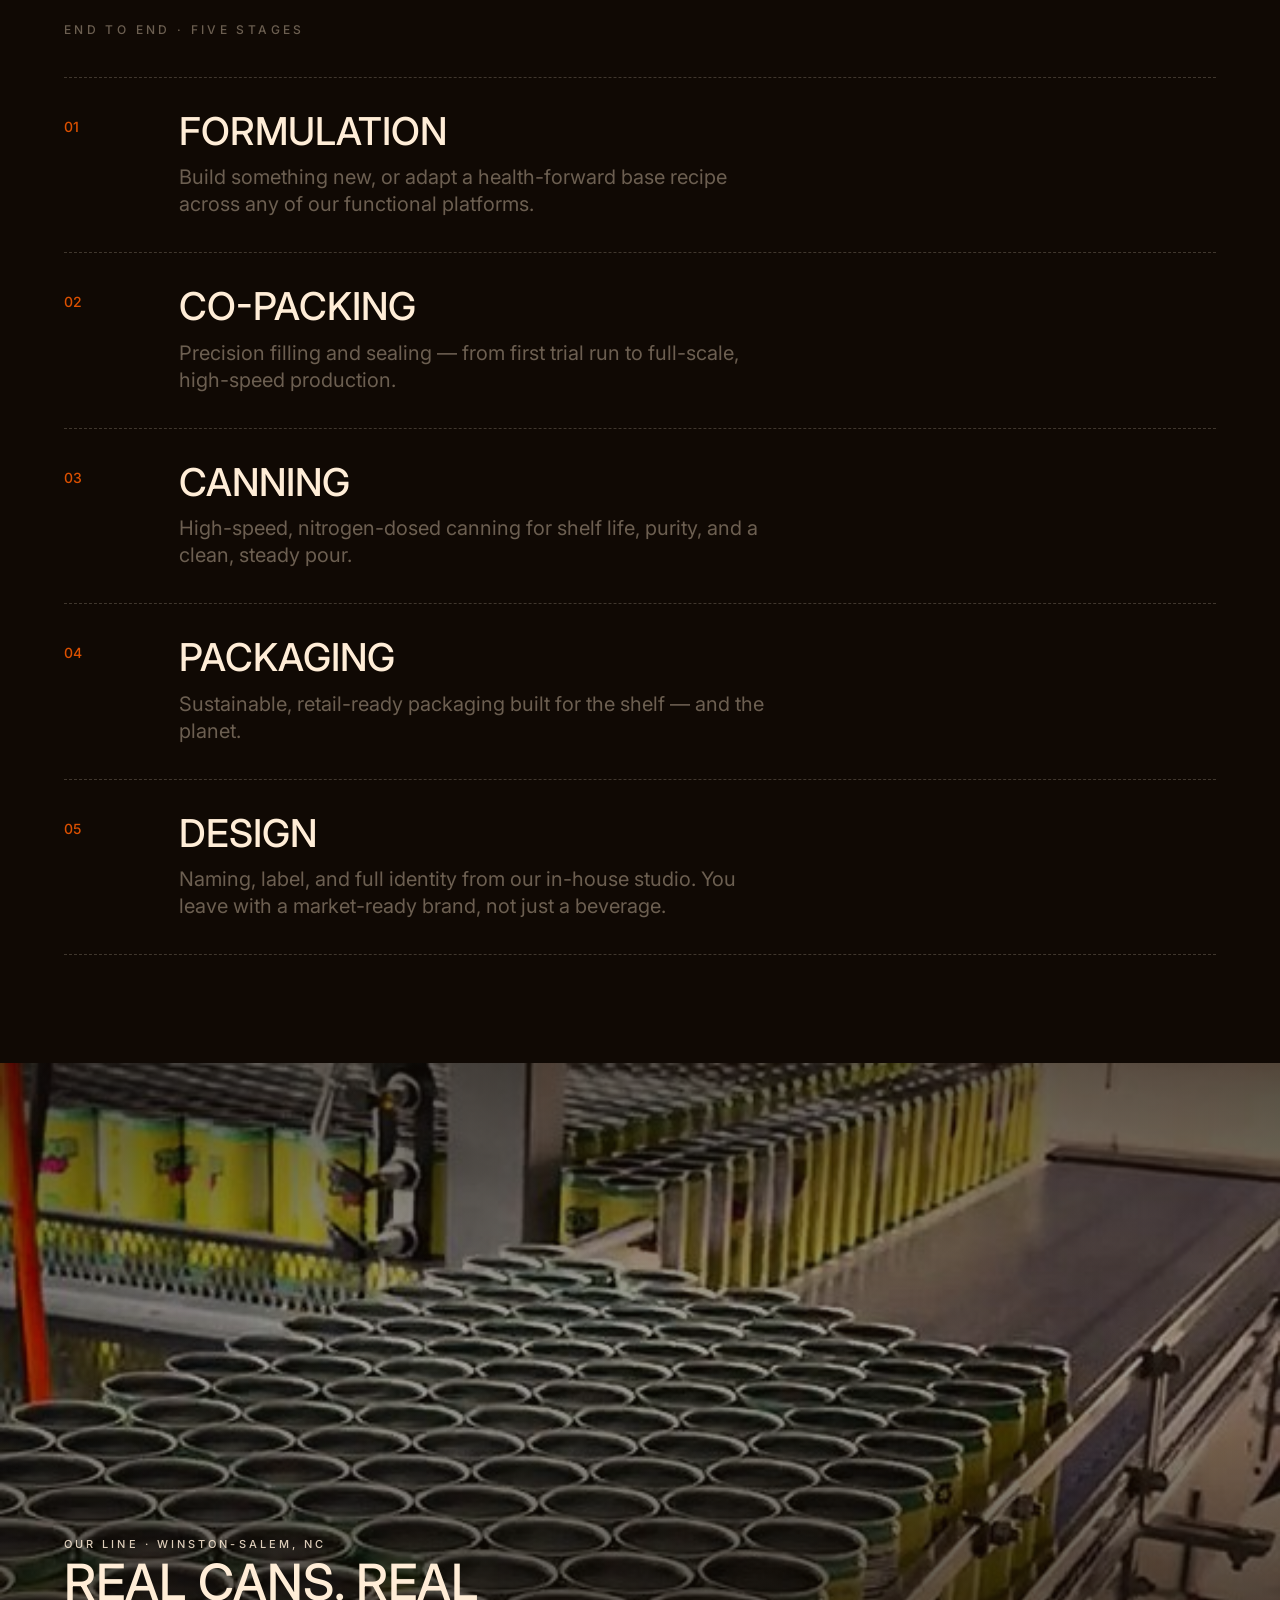
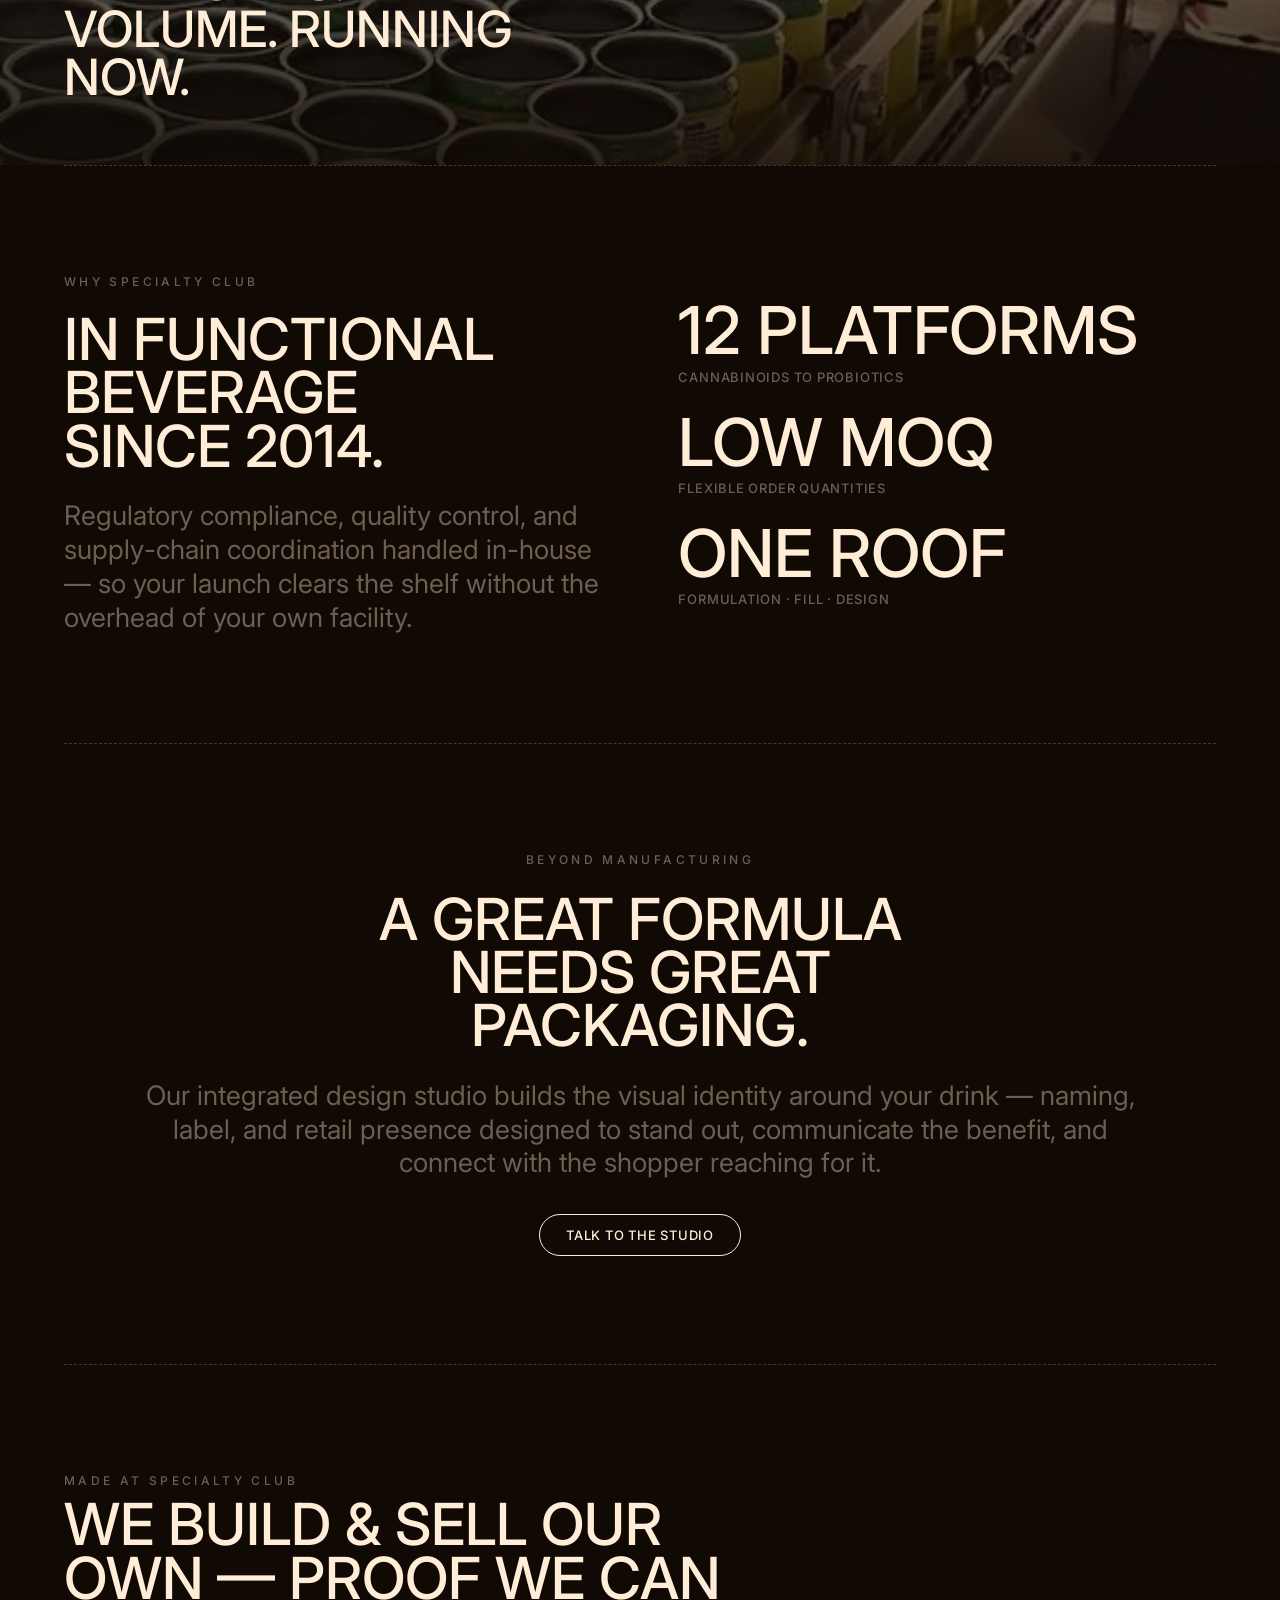
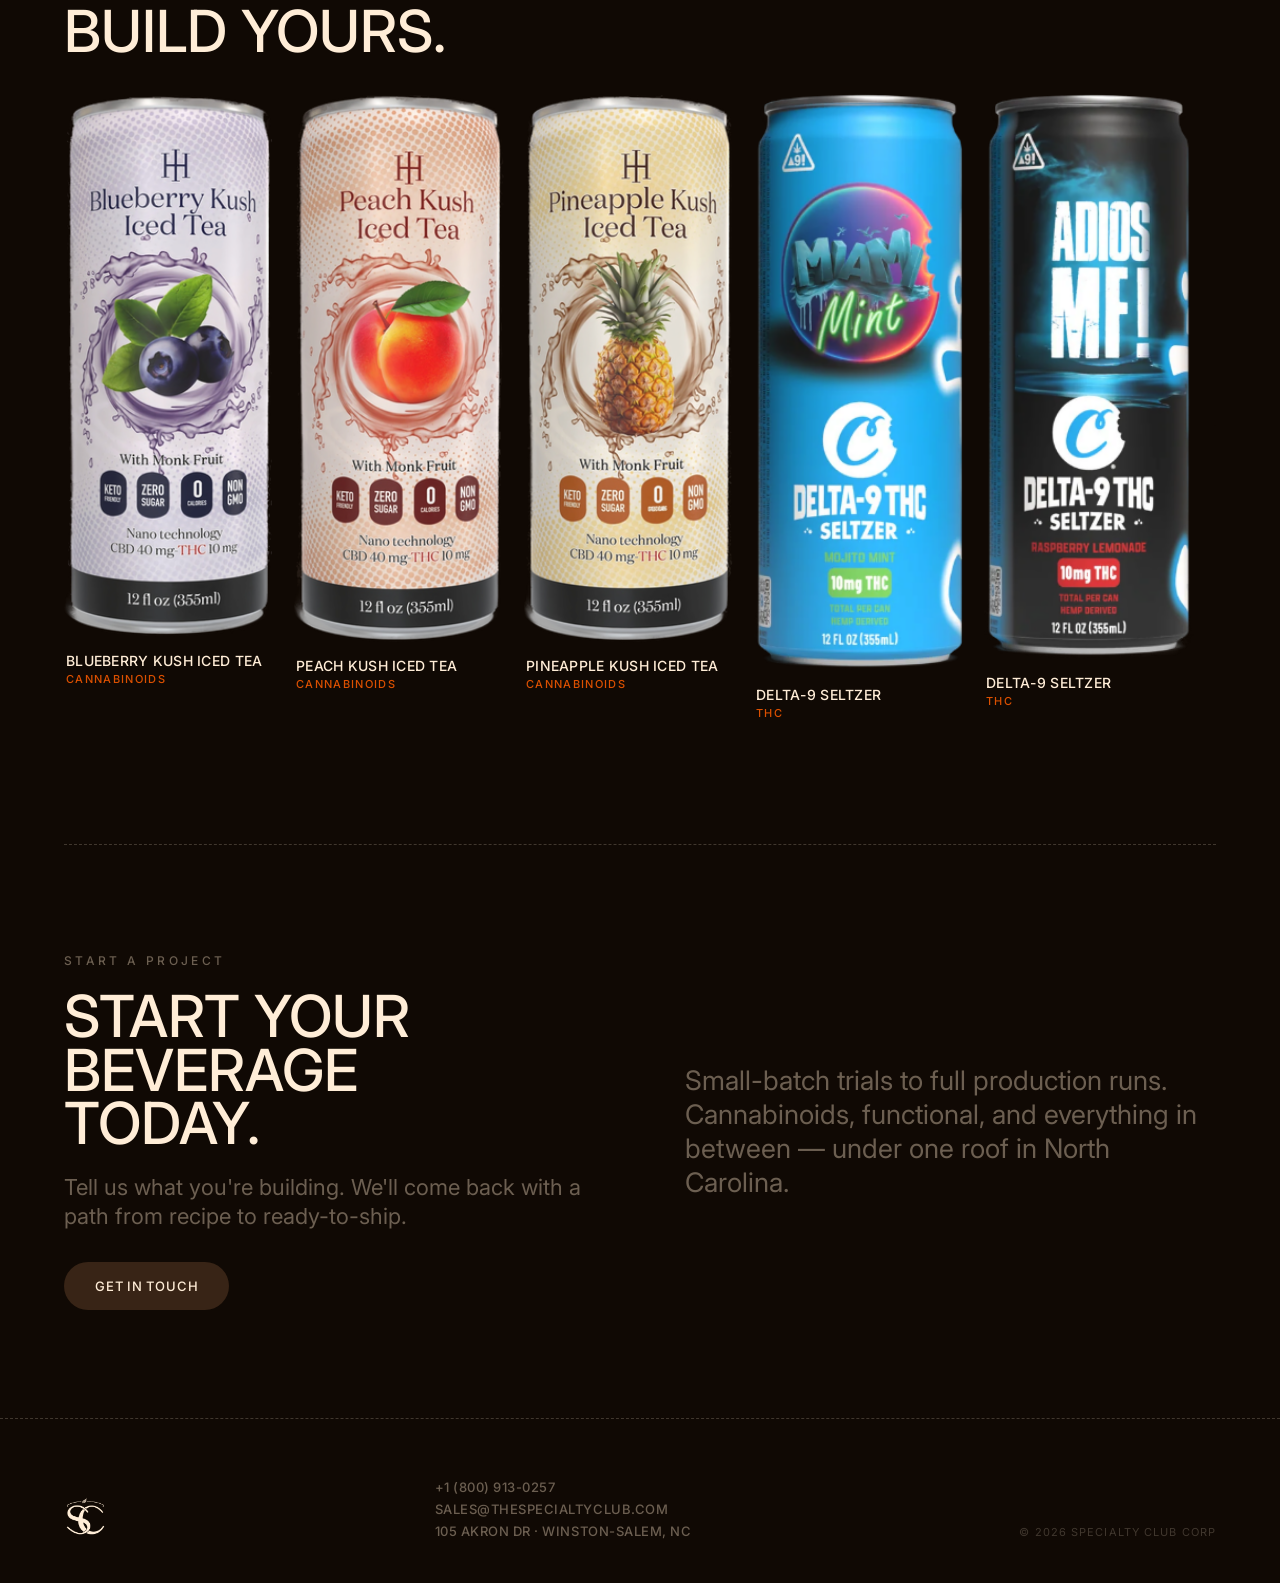
==== commit 58313dda: "Add files via upload" ====
--- a/index.html
+++ b/index.html
@@ -1,10 +1,10 @@
 <!DOCTYPE html>
 <html lang="en"><head><meta charset="UTF-8"><meta name="viewport" content="width=device-width, initial-scale=1">
 <title>Specialty Club — Contract Beverage Manufacturing</title><link rel="preconnect" href="https://fonts.googleapis.com"><link rel="preconnect" href="https://fonts.gstatic.com" crossorigin><link href="https://fonts.googleapis.com/css2?family=Inter:wght@400;500;600&display=swap" rel="stylesheet">
-<meta name="description" content="Contract beverage manufacturer in Winston-Salem, NC. Formulation, co-packing, nitrogen canning, packaging, and design for functional, cannabinoid, and RTD beverages — under one roof since 2014."><link rel="canonical" href="https://specialtyclub.com/"><meta name="theme-color" content="#100904"><link rel="icon" type="image/png" sizes="32x32" href="assets/favicon-32.png"><link rel="icon" type="image/png" sizes="512x512" href="assets/favicon-512.png"><link rel="apple-touch-icon" href="assets/apple-touch-icon.png"><meta property="og:type" content="website"><meta property="og:site_name" content="Specialty Club"><meta property="og:title" content="Specialty Club — Contract Beverage Manufacturing"><meta property="og:description" content="Contract beverage manufacturer in Winston-Salem, NC. Formulation, co-packing, nitrogen canning, packaging, and design for functional, cannabinoid, and RTD beverages — under one roof since 2014."><meta property="og:url" content="https://specialtyclub.com/"><meta property="og:image" content="https://specialtyclub.com/assets/og-card.jpg"><meta property="og:image:width" content="1200"><meta property="og:image:height" content="630"><meta name="twitter:card" content="summary_large_image"><link rel="stylesheet" href="styles.css"></head><body>
+<meta name="description" content="Contract beverage manufacturer in Winston-Salem, NC. Formulation, co-packing, nitrogen canning, packaging, and design for functional, cannabinoid, and RTD beverages — under one roof since 2014."><link rel="canonical" href="https://specialtyclub.com/"><meta name="theme-color" content="#100904"><link rel="icon" type="image/png" sizes="32x32" href="favicon-32.png"><link rel="icon" type="image/png" sizes="512x512" href="favicon-512.png"><link rel="apple-touch-icon" href="apple-touch-icon.png"><meta property="og:type" content="website"><meta property="og:site_name" content="Specialty Club"><meta property="og:title" content="Specialty Club — Contract Beverage Manufacturing"><meta property="og:description" content="Contract beverage manufacturer in Winston-Salem, NC. Formulation, co-packing, nitrogen canning, packaging, and design for functional, cannabinoid, and RTD beverages — under one roof since 2014."><meta property="og:url" content="https://specialtyclub.com/"><meta property="og:image" content="https://specialtyclub.com/og-card.jpg"><meta property="og:image:width" content="1200"><meta property="og:image:height" content="630"><meta name="twitter:card" content="summary_large_image"><link rel="stylesheet" href="styles.css"></head><body>
 
 <nav>
-  <a class="brand" href="index.html"><img src="assets/logo-cream.png" alt="Specialty Club" style="height:42px"></a>
+  <a class="brand" href="index.html"><img src="logo-cream.png" alt="Specialty Club" style="height:42px"></a>
   <ul>
     <li><a href="index.html#platforms">Platforms</a></li>
     <li><a href="index.html#proof">Proof</a></li>
@@ -15,27 +15,57 @@
 </nav>
 <div class="serial">Specialty Club — Winston-Salem NC</div>
 
-<header class="hero" id="top">
-  <p class="eyebrow fx">Contract Beverage Manufacturing · North Carolina</p>
-  <h1 class="display fx">We make the drink.<br>You build the brand.</h1>
-  <p class="sub fx">Full-service private-label manufacturing across every functional platform — formulation to filled, sealed, and shelf-ready.</p>
-  <div class="hero-actions fx">
-    <a class="btn-fill" href="contact.html">Start your beverage</a>
-    <a class="btn-ghost" href="#platforms">What we formulate</a>
+<!-- ==================== 02 CINEMATIC HERO / 03 SCROLL STORY ==================== -->
+<section class="story" id="top" aria-label="Specialty Club — private label beverage manufacturing">
+  <div class="story-pin">
+    <div class="story-bg" aria-hidden="true"></div>
+
+    <!-- ========== 04 CAN VISUAL — one continuous object.
+         SWAP POINT: replace specialty-club-sleek-can.png (PNG/WebP),
+         or replace this stage with a <canvas> + GLB later. ========== -->
+    <div class="can-stage" id="canStage" aria-hidden="true">
+      <div class="can-box" id="canBox">
+        <img id="storyCan" src="specialty-club-sleek-can.png" alt="" fetchpriority="high" />
+        <div class="can-shadow"></div>
+      </div>
+    </div>
+
+    <div class="scene scene-1">
+      <div class="scene-inner">
+        <p class="eyebrow">Private Label Beverage Manufacturing</p>
+        <h1 class="scene-display">We build<br>beverage brands.</h1>
+        <p class="scene-sub">From formulation to full-scale production.</p>
+        <div class="hero-actions">
+          <a class="btn-fill" href="contact.html">Start your project</a>
+          <a class="btn-ghost" href="#platforms">Explore capabilities</a>
+        </div>
+      </div>
+    </div>
+
+    <div class="scene scene-2">
+      <div class="scene-inner">
+        <h2 class="scene-display sd-md">From idea<br>to formula.</h2>
+        <p class="scene-sub">Flavor development, functional ingredients, formulation, testing, and scale-up &mdash; built around your beverage.</p>
+        <p class="caps-row">Formulation &middot; Flavor development &middot; Functional ingredients &middot; R&amp;D</p>
+      </div>
+    </div>
+
+    <div class="scene scene-3">
+      <div class="scene-inner">
+        <h2 class="scene-display sd-md">Formulated.<br>Produced.<br>Ready to scale.</h2>
+        <p class="scene-sub">Commercial beverage manufacturing with the infrastructure to take products from pilot runs to national production.</p>
+        <p class="caps-row">Since 2014 &middot; 12 platforms &middot; One roof</p>
+      </div>
+    </div>
+
+    <div class="scene scene-4">
+      <div class="scene-inner">
+        <h2 class="scene-display sd-md">One partner.<br>Multiple beverage categories.</h2>
+        <p class="caps-row">Functional &middot; Teas &middot; Energy &middot; Wellness &middot; Cannabinoids &middot; RTD</p>
+        <p class="scene-sub muted">The full platform list is just below.</p>
+      </div>
+    </div>
   </div>
-  <div class="hero-meta fx">
-    <div><span class="k">Formats</span><span class="v">Nitrogen&nbsp;Cans · RTD</span></div>
-    <div><span class="k">Built for</span><span class="v">Small &amp; mid-size brands</span></div>
-    <div><span class="k">In-house</span><span class="v">Formulation · Design</span></div>
-  </div>
-</header>
-
-<hr class="divider">
-
-<section class="reveal" id="work">
-  <div class="r-left fx"><h2 class="heading">It isn't just a can.</h2></div>
-  <div class="can-wrap fx"><img src="assets/can-blank.png" alt="Blank aluminum can — your brand here"></div>
-  <div class="r-right fx"><p class="body">Bring a recipe or build one with us. We handle formulation, filling, sealing, and the pallet on the truck — so your time goes into the brand around it.</p></div>
 </section>
 
 <hr class="divider">
@@ -66,14 +96,14 @@
   <p class="eyebrow fx">End to end · Five stages</p>
   <div class="steps">
     <div class="step fx"><div class="num">01</div><div class="st-head"><h3>Formulation</h3><p>Build something new, or adapt a health-forward base recipe across any of our functional platforms.</p></div></div>
-    <div class="step fx"><div class="num">02</div><div class="st-head"><h3>Co-packing</h3><p>Precision filling and sealing at flexible volumes sized for small and mid-stage brands.</p></div></div>
-    <div class="step fx"><div class="num">03</div><div class="st-head"><h3>Canning</h3><p>Nitrogen-dosed cans for shelf life, purity, and a clean, steady pour.</p></div></div>
+    <div class="step fx"><div class="num">02</div><div class="st-head"><h3>Co-packing</h3><p>Precision filling and sealing &mdash; from first trial run to full-scale, high-speed production.</p></div></div>
+    <div class="step fx"><div class="num">03</div><div class="st-head"><h3>Canning</h3><p>High-speed, nitrogen-dosed canning for shelf life, purity, and a clean, steady pour.</p></div></div>
     <div class="step fx"><div class="num">04</div><div class="st-head"><h3>Packaging</h3><p>Sustainable, retail-ready packaging built for the shelf — and the planet.</p></div></div>
     <div class="step fx"><div class="num">05</div><div class="st-head"><h3>Design</h3><p>Naming, label, and full identity from our in-house studio. You leave with a market-ready brand, not just a beverage.</p></div></div>
   </div>
 </section>
 
-<div class="facility-band" style="background-image:linear-gradient(rgba(16,9,4,.25),rgba(16,9,4,.25)),url('assets/facility-line.jpg')">
+<div class="facility-band" style="background-image:linear-gradient(rgba(16,9,4,.25),rgba(16,9,4,.25)),url('facility-line.jpg')">
   <div class="scrim"></div>
   <div class="fb-cap"><span class="k">Our line · Winston-Salem, NC</span><h2>Real cans. Real volume. Running now.</h2></div>
 </div>
@@ -108,14 +138,14 @@
   <p class="eyebrow fx">Made at Specialty Club</p>
   <h2 class="heading fx">We build &amp; sell our own — proof we can build yours.</h2>
   <div class="pstrip fx">
-    <figure class="pcard"><img src="assets/blueberry_kush.png" alt="Blueberry Kush Iced Tea"><figcaption><span class="pc-name">Blueberry Kush Iced Tea</span><span class="pc-tag">Cannabinoids</span></figcaption></figure>
-    <figure class="pcard"><img src="assets/peach_kush.png" alt="Peach Kush Iced Tea"><figcaption><span class="pc-name">Peach Kush Iced Tea</span><span class="pc-tag">Cannabinoids</span></figcaption></figure>
-    <figure class="pcard"><img src="assets/pineapple_kush.png" alt="Pineapple Kush Iced Tea"><figcaption><span class="pc-name">Pineapple Kush Iced Tea</span><span class="pc-tag">Cannabinoids</span></figcaption></figure>
-    <figure class="pcard"><img src="assets/miami_mint.png" alt="Delta-9 Seltzer"><figcaption><span class="pc-name">Delta-9 Seltzer</span><span class="pc-tag">THC</span></figcaption></figure>
-    <figure class="pcard"><img src="assets/adios_mf.png" alt="Delta-9 Seltzer"><figcaption><span class="pc-name">Delta-9 Seltzer</span><span class="pc-tag">THC</span></figcaption></figure>
-    <figure class="pcard"><img src="assets/melo.png" alt="THC Seltzer"><figcaption><span class="pc-name">THC Seltzer</span><span class="pc-tag">THC</span></figcaption></figure>
-    <figure class="pcard"><img src="assets/probiotic_raspberry.png" alt="Earth Bevs Probiotic Water — Raspberry"><figcaption><span class="pc-name">Probiotic Water · Raspberry</span><span class="pc-tag">Pre+Probiotic</span></figcaption></figure>
-    <figure class="pcard"><img src="assets/probiotic_pineapple.png" alt="Earth Bevs Probiotic Water — Pineapple"><figcaption><span class="pc-name">Probiotic Water · Pineapple</span><span class="pc-tag">Pre+Probiotic</span></figcaption></figure>
+    <figure class="pcard"><img src="blueberry_kush.png" alt="Blueberry Kush Iced Tea"><figcaption><span class="pc-name">Blueberry Kush Iced Tea</span><span class="pc-tag">Cannabinoids</span></figcaption></figure>
+    <figure class="pcard"><img src="peach_kush.png" alt="Peach Kush Iced Tea"><figcaption><span class="pc-name">Peach Kush Iced Tea</span><span class="pc-tag">Cannabinoids</span></figcaption></figure>
+    <figure class="pcard"><img src="pineapple_kush.png" alt="Pineapple Kush Iced Tea"><figcaption><span class="pc-name">Pineapple Kush Iced Tea</span><span class="pc-tag">Cannabinoids</span></figcaption></figure>
+    <figure class="pcard"><img src="miami_mint.png" alt="Delta-9 Seltzer"><figcaption><span class="pc-name">Delta-9 Seltzer</span><span class="pc-tag">THC</span></figcaption></figure>
+    <figure class="pcard"><img src="adios_mf.png" alt="Delta-9 Seltzer"><figcaption><span class="pc-name">Delta-9 Seltzer</span><span class="pc-tag">THC</span></figcaption></figure>
+    <figure class="pcard"><img src="melo.png" alt="THC Seltzer"><figcaption><span class="pc-name">THC Seltzer</span><span class="pc-tag">THC</span></figcaption></figure>
+    <figure class="pcard"><img src="probiotic_raspberry.png" alt="Earth Bevs Probiotic Water — Raspberry"><figcaption><span class="pc-name">Probiotic Water · Raspberry</span><span class="pc-tag">Pre+Probiotic</span></figcaption></figure>
+    <figure class="pcard"><img src="probiotic_pineapple.png" alt="Earth Bevs Probiotic Water — Pineapple"><figcaption><span class="pc-name">Probiotic Water · Pineapple</span><span class="pc-tag">Pre+Probiotic</span></figcaption></figure>
   </div>
 </section>
 
@@ -134,7 +164,7 @@
 </section>
 
 <footer>
-  <div class="f-brand"><img src="assets/logo-mono.png" alt="Specialty Club" style="height:46px"></div>
+  <div class="f-brand"><img src="logo-mono.png" alt="Specialty Club" style="height:46px"></div>
   <div class="f-contact">
     <a href="tel:+18009130257">+1 (800) 913-0257</a>
     <a href="mailto:sales@thespecialtyclub.com">sales@thespecialtyclub.com</a>
@@ -146,4 +176,5 @@
 const io=new IntersectionObserver((e)=>{e.forEach(x=>{if(x.isIntersecting){x.target.classList.add('in');io.unobserve(x.target);}});},{threshold:0.12});
 document.querySelectorAll('.fx').forEach(el=>io.observe(el));
 </script>
+<script src="scroll-story.js" defer></script>
 </body></html>
--- a/styles.css
+++ b/styles.css
@@ -173,3 +173,83 @@
   .ownbrands .ob-imgs{display:flex;gap:16px;flex:0 0 auto}
   .ownbrands .ob-imgs img{height:200px;width:auto}
   @media(max-width:640px){.ownbrands .ob-imgs img{height:150px}}
+
+/* ============================================================
+   CINEMATIC SCROLL STORY
+   02 Hero/scenes · 04 Can visual · 05 Capabilities transition
+   09 Responsive · 10 Reduced motion
+   ============================================================ */
+
+/* -- 01 NAVIGATION refinement: transparent over hero, blur after scroll */
+nav{transition:background .35s ease, backdrop-filter .35s ease}
+nav.nav-scrolled{background:rgba(16,9,4,.72);backdrop-filter:blur(12px);-webkit-backdrop-filter:blur(12px)}
+
+/* -- 02/03 story shell: tall scroll container + pinned viewport */
+.story{position:relative;height:420vh}
+.story-pin{position:sticky;top:0;height:100vh;height:100svh;overflow:hidden}
+.story-bg{position:absolute;inset:0;background:
+  radial-gradient(56% 46% at 63% 44%, rgba(220,80,0,.16), transparent 62%),
+  radial-gradient(85% 75% at 50% 50%, #191009 0%, var(--walnut) 72%)}
+
+/* -- 04 the can: transform-only motion, integrated lighting */
+.can-stage{position:absolute;inset:0;pointer-events:none;will-change:opacity}
+.can-box{position:absolute;left:50%;top:50%;width:clamp(150px,15vw,224px);
+  transform:translate(-50%,-50%)}
+#storyCan{display:block;width:100%;height:auto}
+.can-shadow{position:absolute;left:50%;bottom:-30px;width:130%;height:44px;transform:translateX(-50%);
+  background:radial-gradient(50% 50% at 50% 50%, rgba(0,0,0,.55), transparent 70%)}
+
+/* -- 03 scenes: absolute layers, driven by scroll progress (no timed fade-ins) */
+.scene{position:absolute;inset:0;display:flex;flex-direction:column;justify-content:center;
+  padding:0 var(--gutter);opacity:0;pointer-events:none;will-change:transform,opacity}
+.scene-inner{max-width:min(46vw,660px)}
+.scene-3 .scene-inner{margin-left:auto;text-align:right}
+.scene-4{align-items:center;text-align:center}
+.scene-4 .scene-inner{max-width:min(72vw,820px)}
+.scene-display{text-transform:uppercase;font-weight:500;line-height:.9;letter-spacing:-.01em;
+  font-size:clamp(2.9rem,7vw,7.4rem)}
+.sd-md{font-size:clamp(2.2rem,5.4vw,5.2rem)}
+.scene-sub{margin-top:24px;font-size:clamp(17px,1.9vw,24px);line-height:1.32;color:var(--cream);max-width:44ch}
+.scene-3 .scene-sub{margin-left:auto}
+.scene-4 .scene-sub{margin-left:auto;margin-right:auto}
+.scene .eyebrow{margin-bottom:22px}
+.scene .hero-actions{margin-top:38px;display:flex;gap:16px;flex-wrap:wrap}
+.caps-row{margin-top:26px;font-size:12px;letter-spacing:.22em;text-transform:uppercase;
+  font-weight:500;color:var(--driftwood);line-height:1.9}
+
+/* -- 05 transition into existing content: platforms section breathes */
+.platforms{padding-top:clamp(90px,14vh,150px)}
+
+/* -- 09 RESPONSIVE: intentional mobile behavior, not shrunk desktop */
+@media(max-width:1024px){
+  .scene-inner{max-width:min(56vw,560px)}
+}
+@media(max-width:760px){
+  .story{height:340vh}
+  .can-box{top:34%;width:clamp(120px,34vw,170px)}
+  .scene{justify-content:flex-end;padding-bottom:6vh}
+  .scene-inner,.scene-3 .scene-inner,.scene-4 .scene-inner{max-width:100%;margin:0;text-align:left}
+  .scene-3 .scene-sub,.scene-4 .scene-sub{margin-left:0;margin-right:0}
+  .scene-4{align-items:flex-start;text-align:left}
+  .scene-display{font-size:clamp(2.3rem,10vw,3.6rem)}
+  .sd-md{font-size:clamp(1.9rem,8.4vw,3rem)}
+  .scene-sub{font-size:15px;max-width:40ch;margin-top:14px}
+  .scene .hero-actions{margin-top:22px}
+  .scene .eyebrow{margin-bottom:12px}
+  .scene .hero-actions .btn-fill,.scene .hero-actions .btn-ghost{padding:13px 22px;font-size:12px}
+}
+
+/* -- 10 REDUCED MOTION: static, complete, fully navigable */
+@media(prefers-reduced-motion:reduce){
+  .story{height:auto}
+  .story-pin{position:relative;height:auto;overflow:visible;padding:110px 0 40px}
+  .can-stage{position:relative;inset:auto;height:auto;padding:0}
+  .can-box{position:relative;left:auto;top:auto;transform:none;margin:30px auto}
+  .scene{position:relative;inset:auto;opacity:1!important;transform:none!important;
+    pointer-events:auto;padding:44px var(--gutter)}
+}
+html.rm .story{height:auto}
+html.rm .story-pin{position:relative;height:auto;overflow:visible;padding:110px 0 40px}
+html.rm .can-stage{position:relative;inset:auto}
+html.rm .can-box{position:relative;left:auto;top:auto;transform:none;margin:30px auto}
+html.rm .scene{position:relative;inset:auto;opacity:1!important;transform:none!important;pointer-events:auto;padding:44px var(--gutter)}
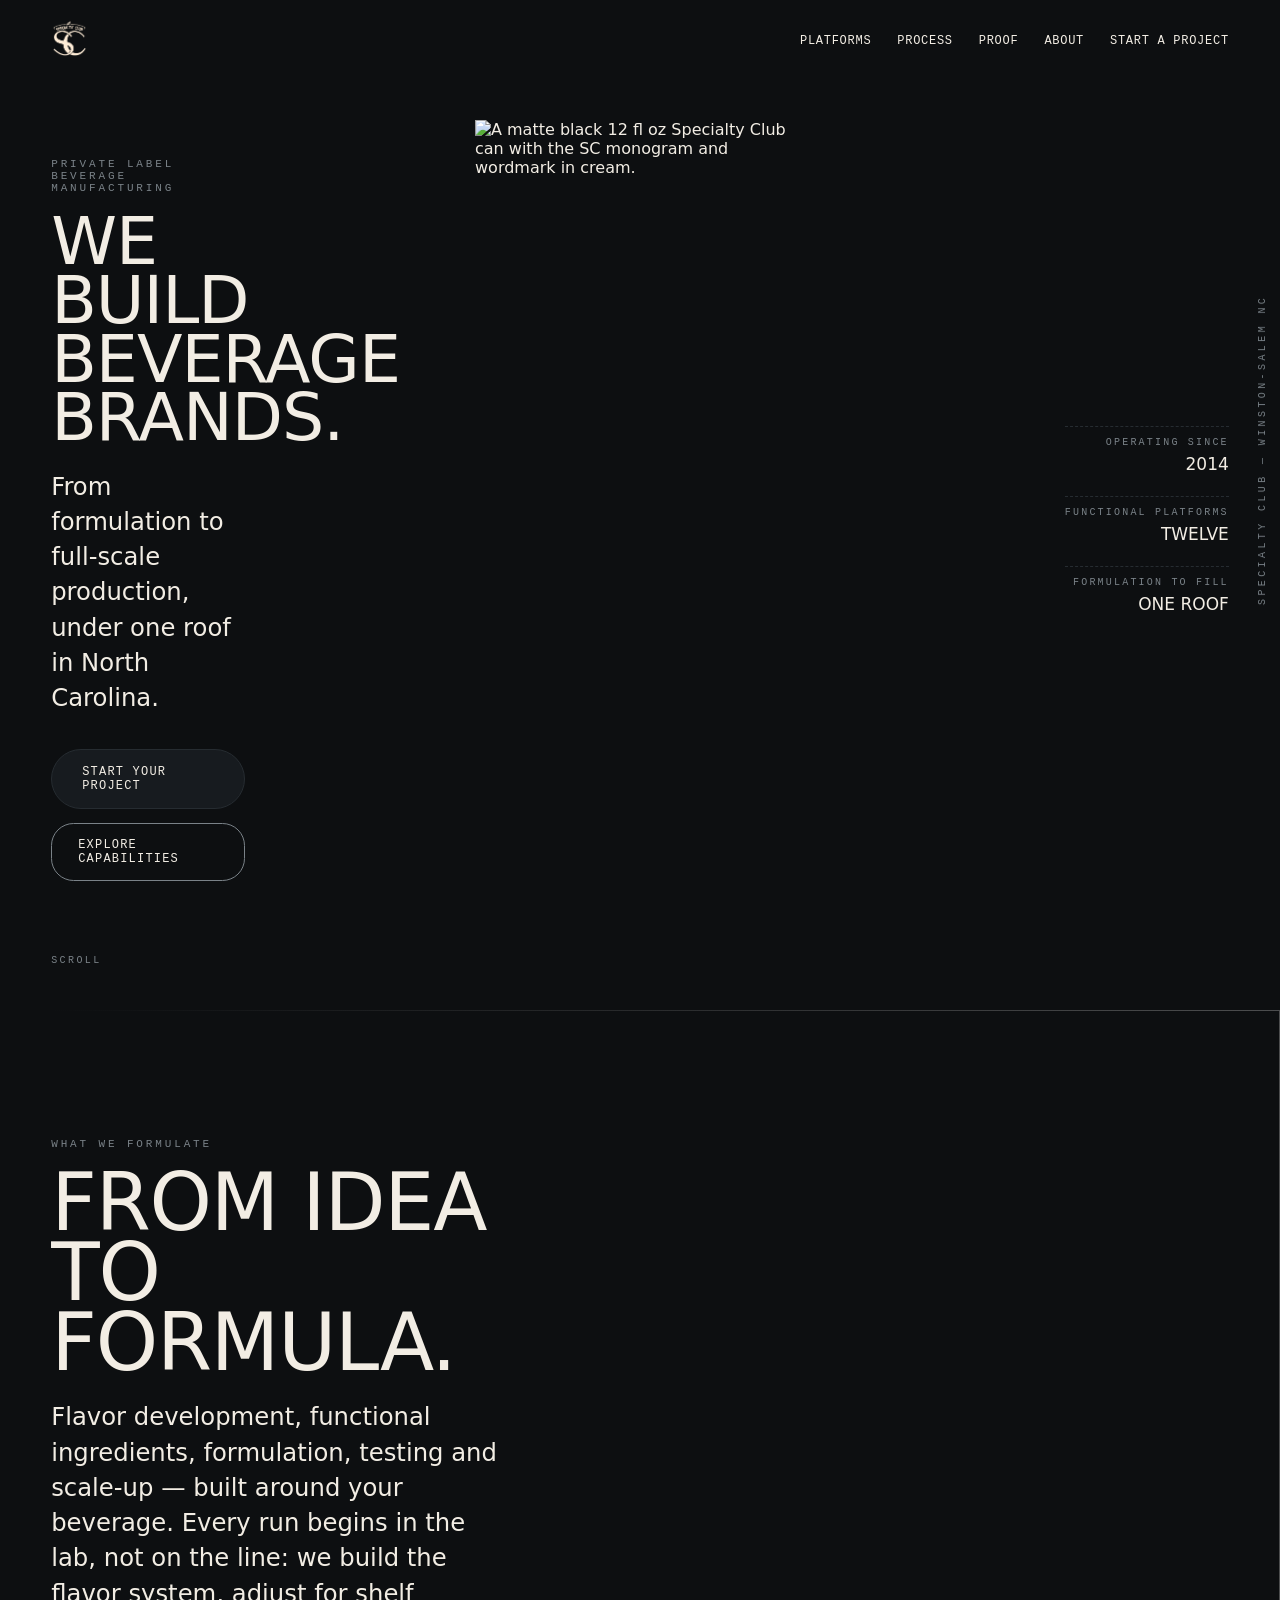
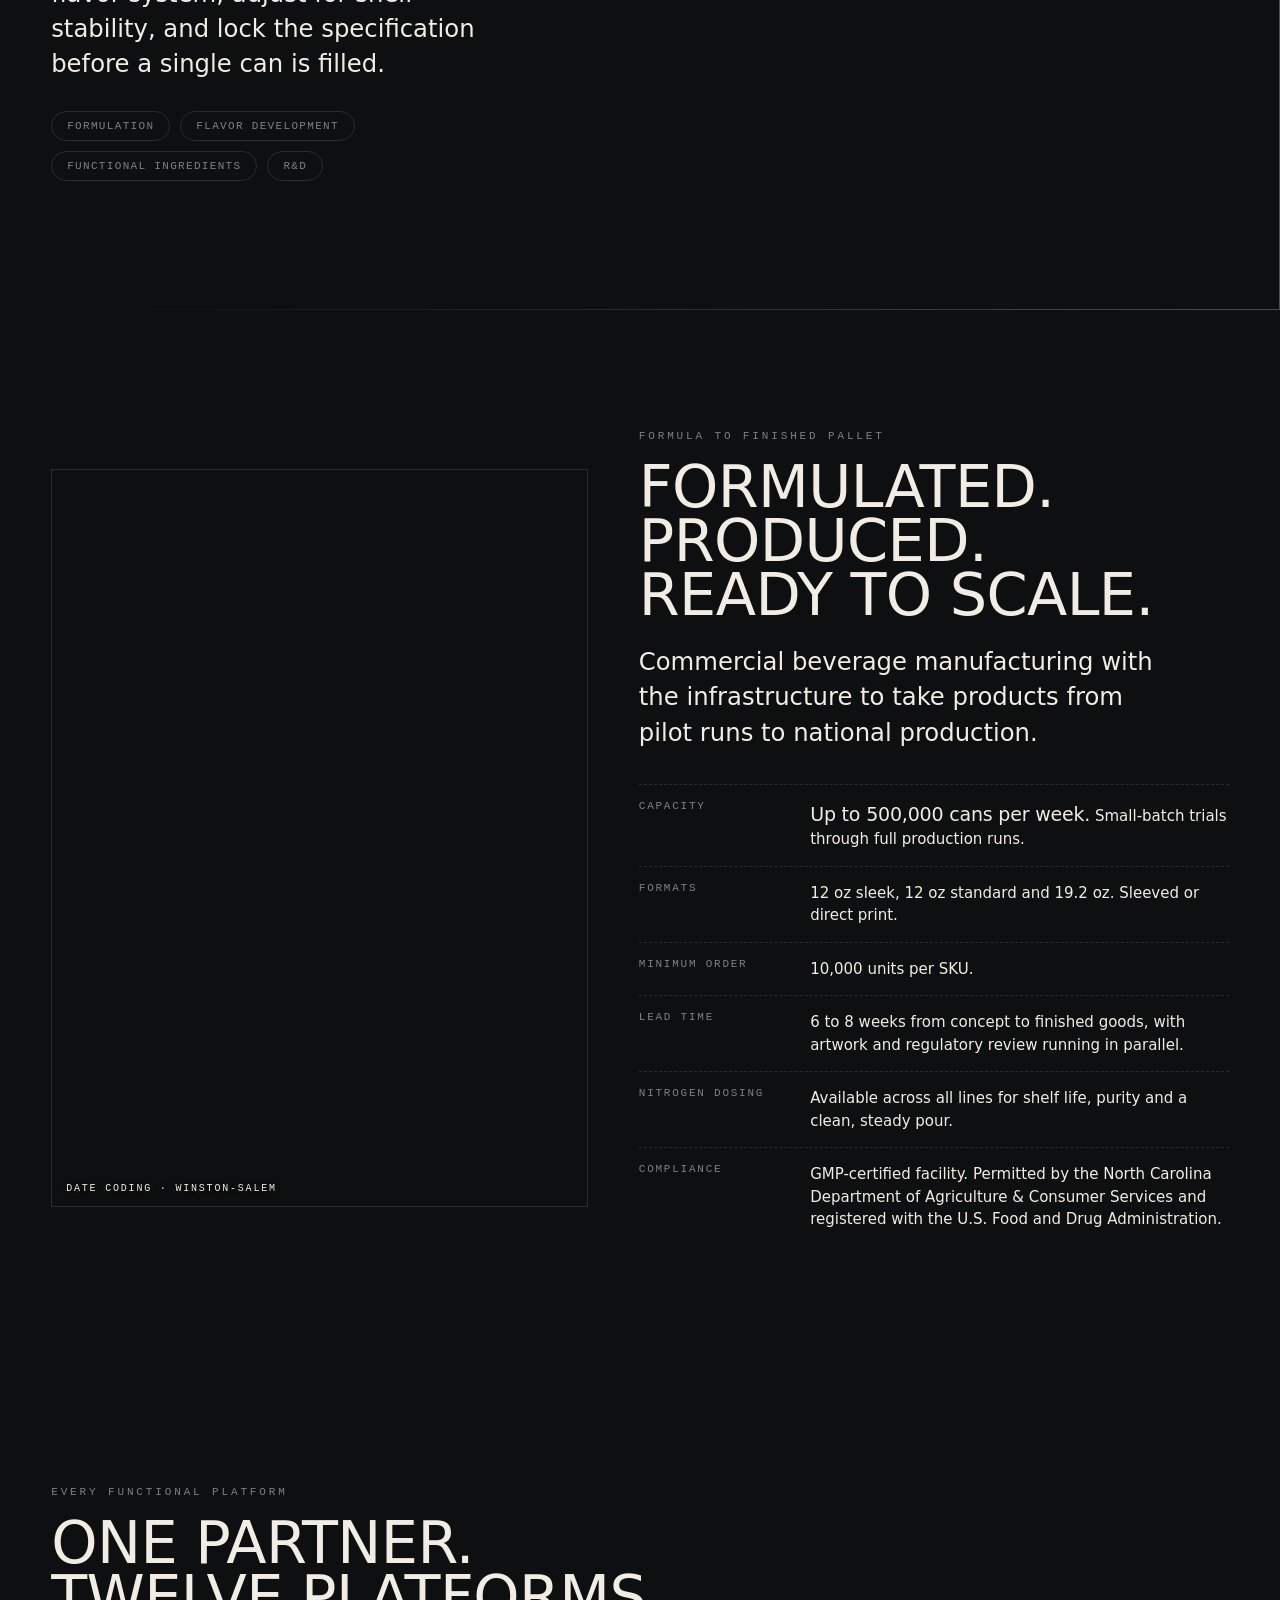
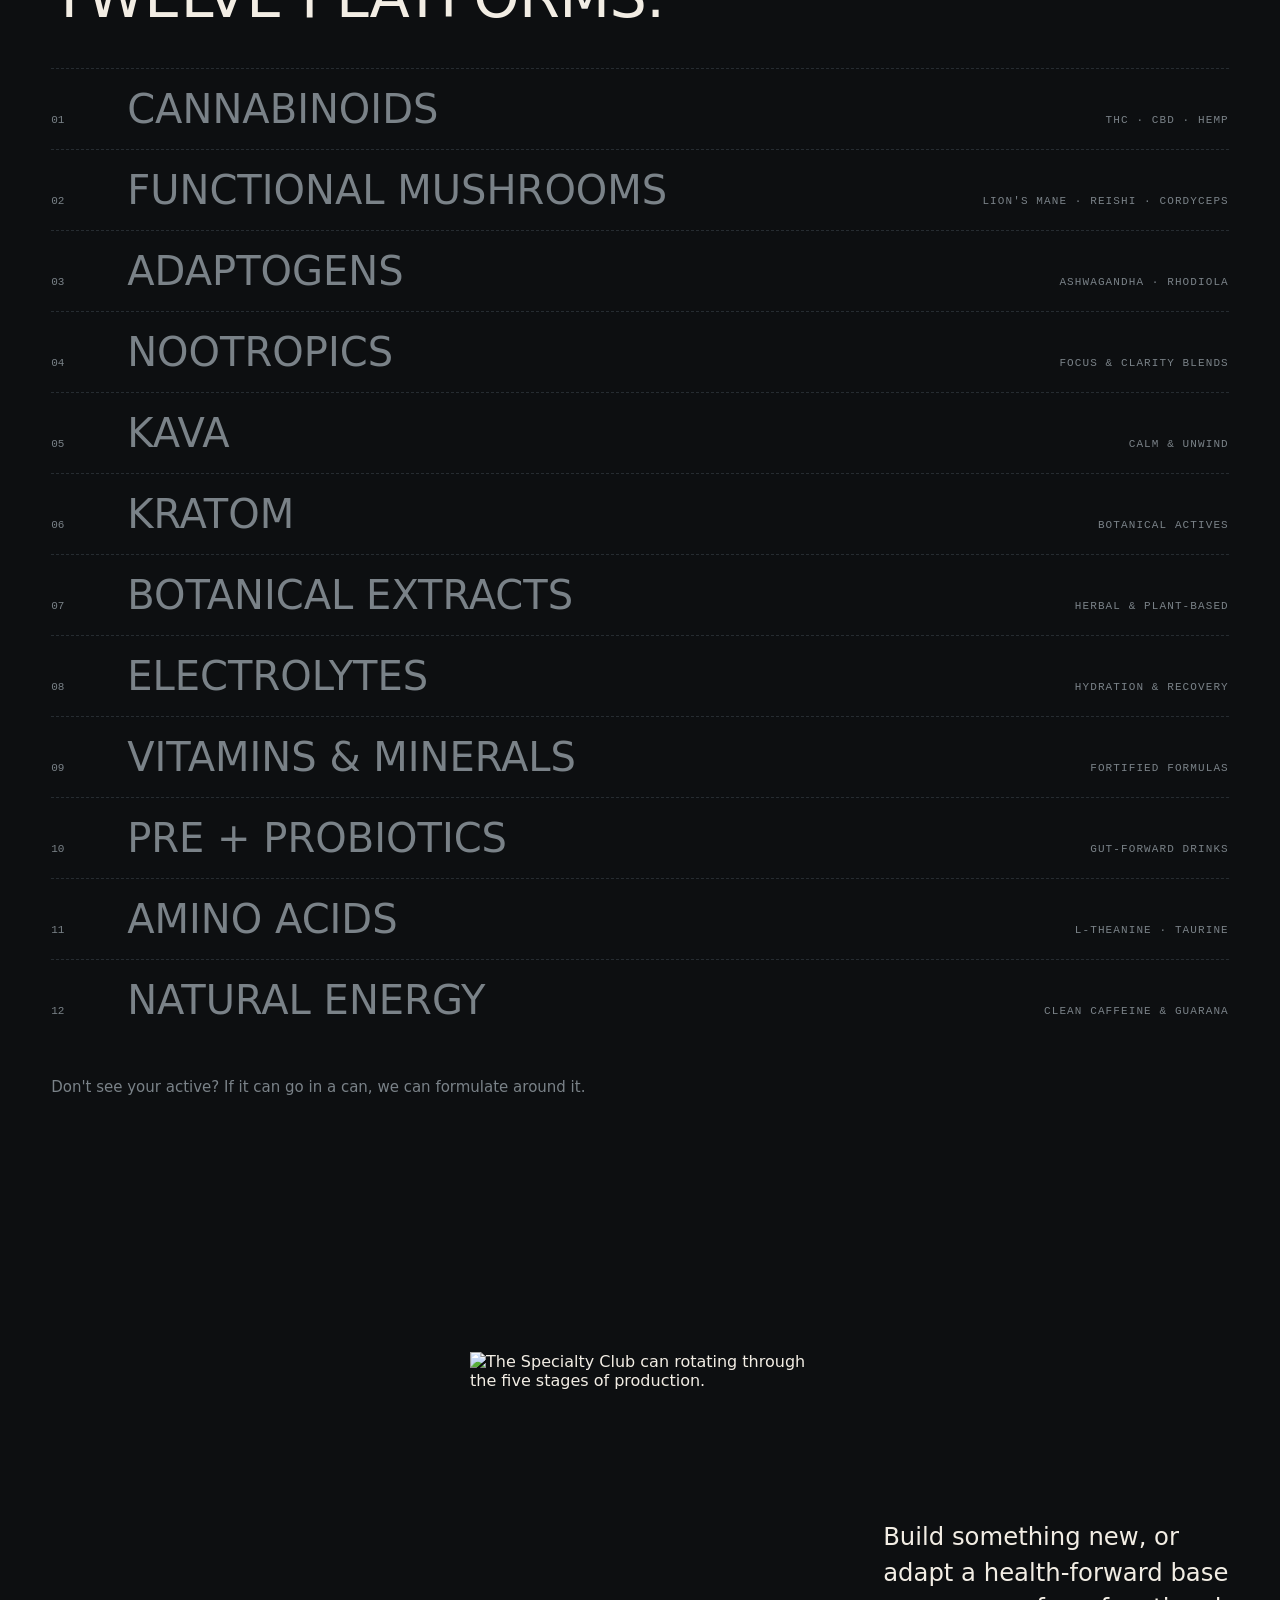
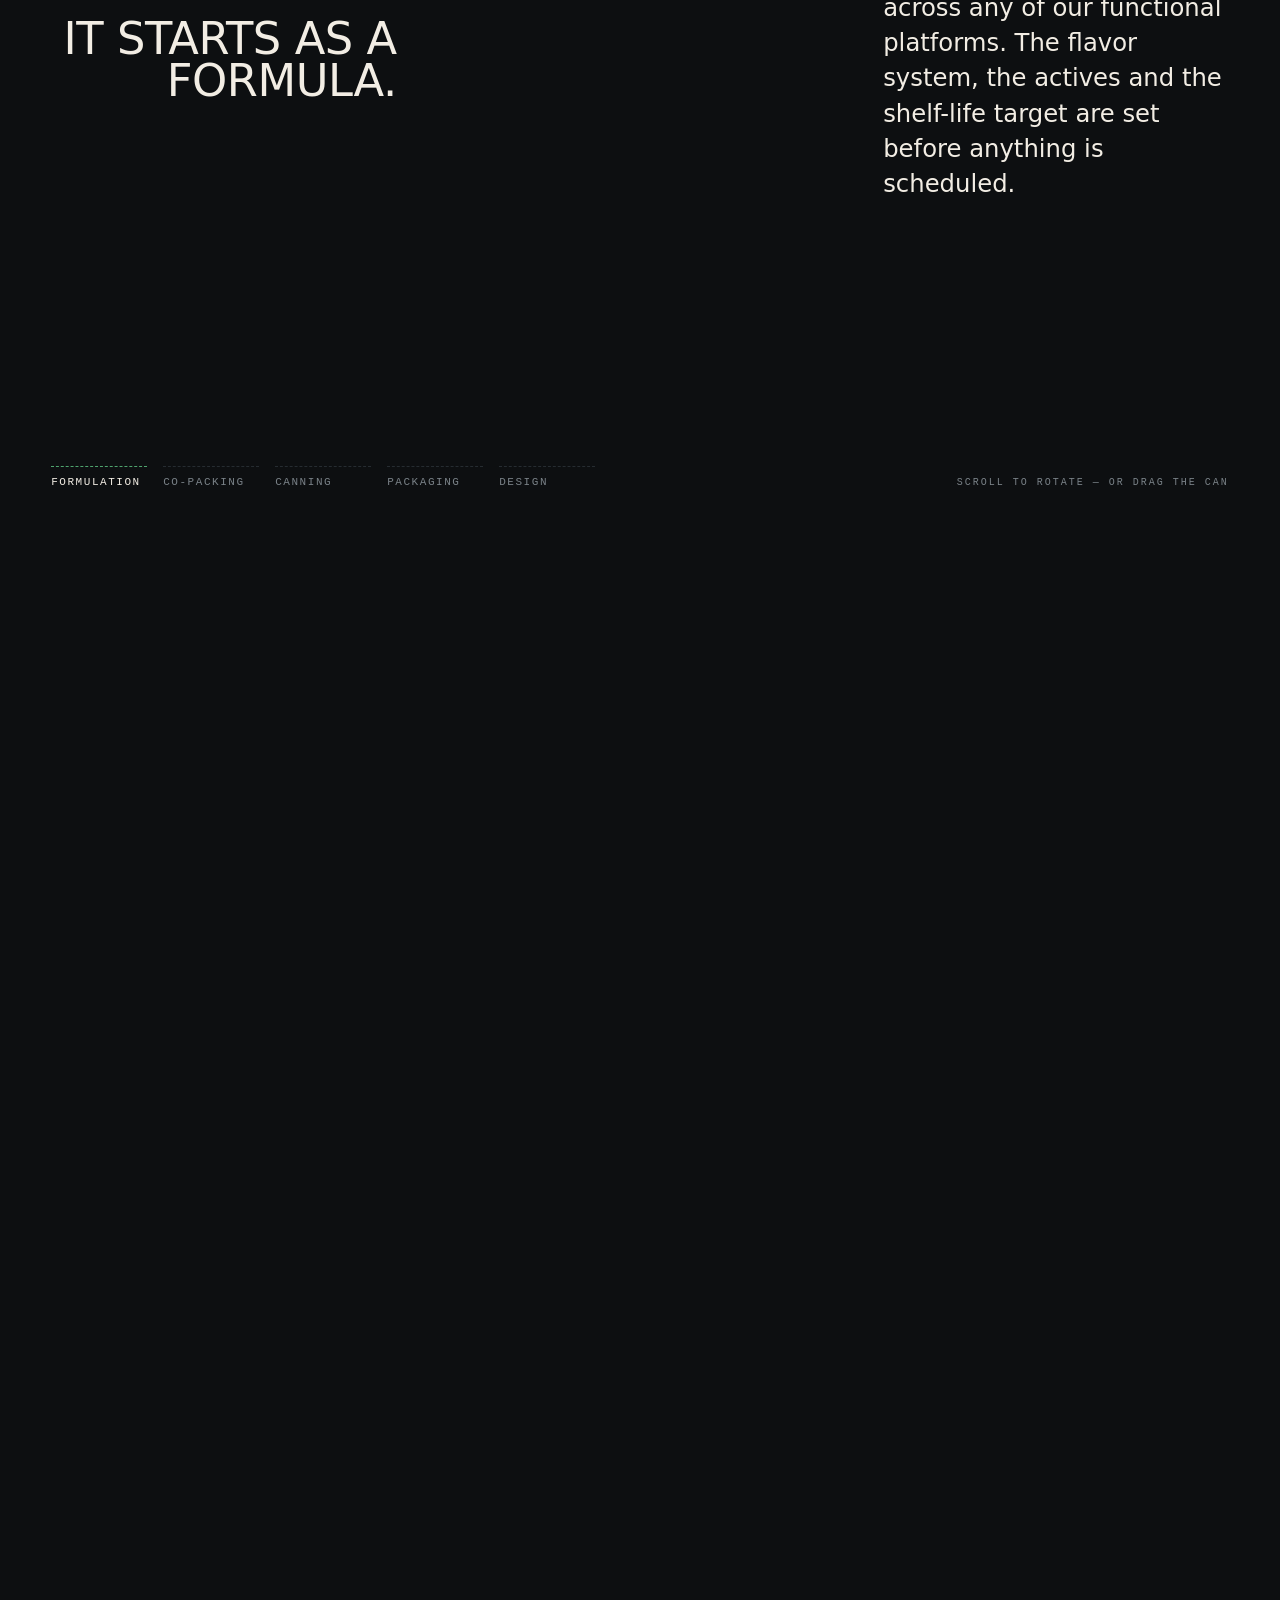
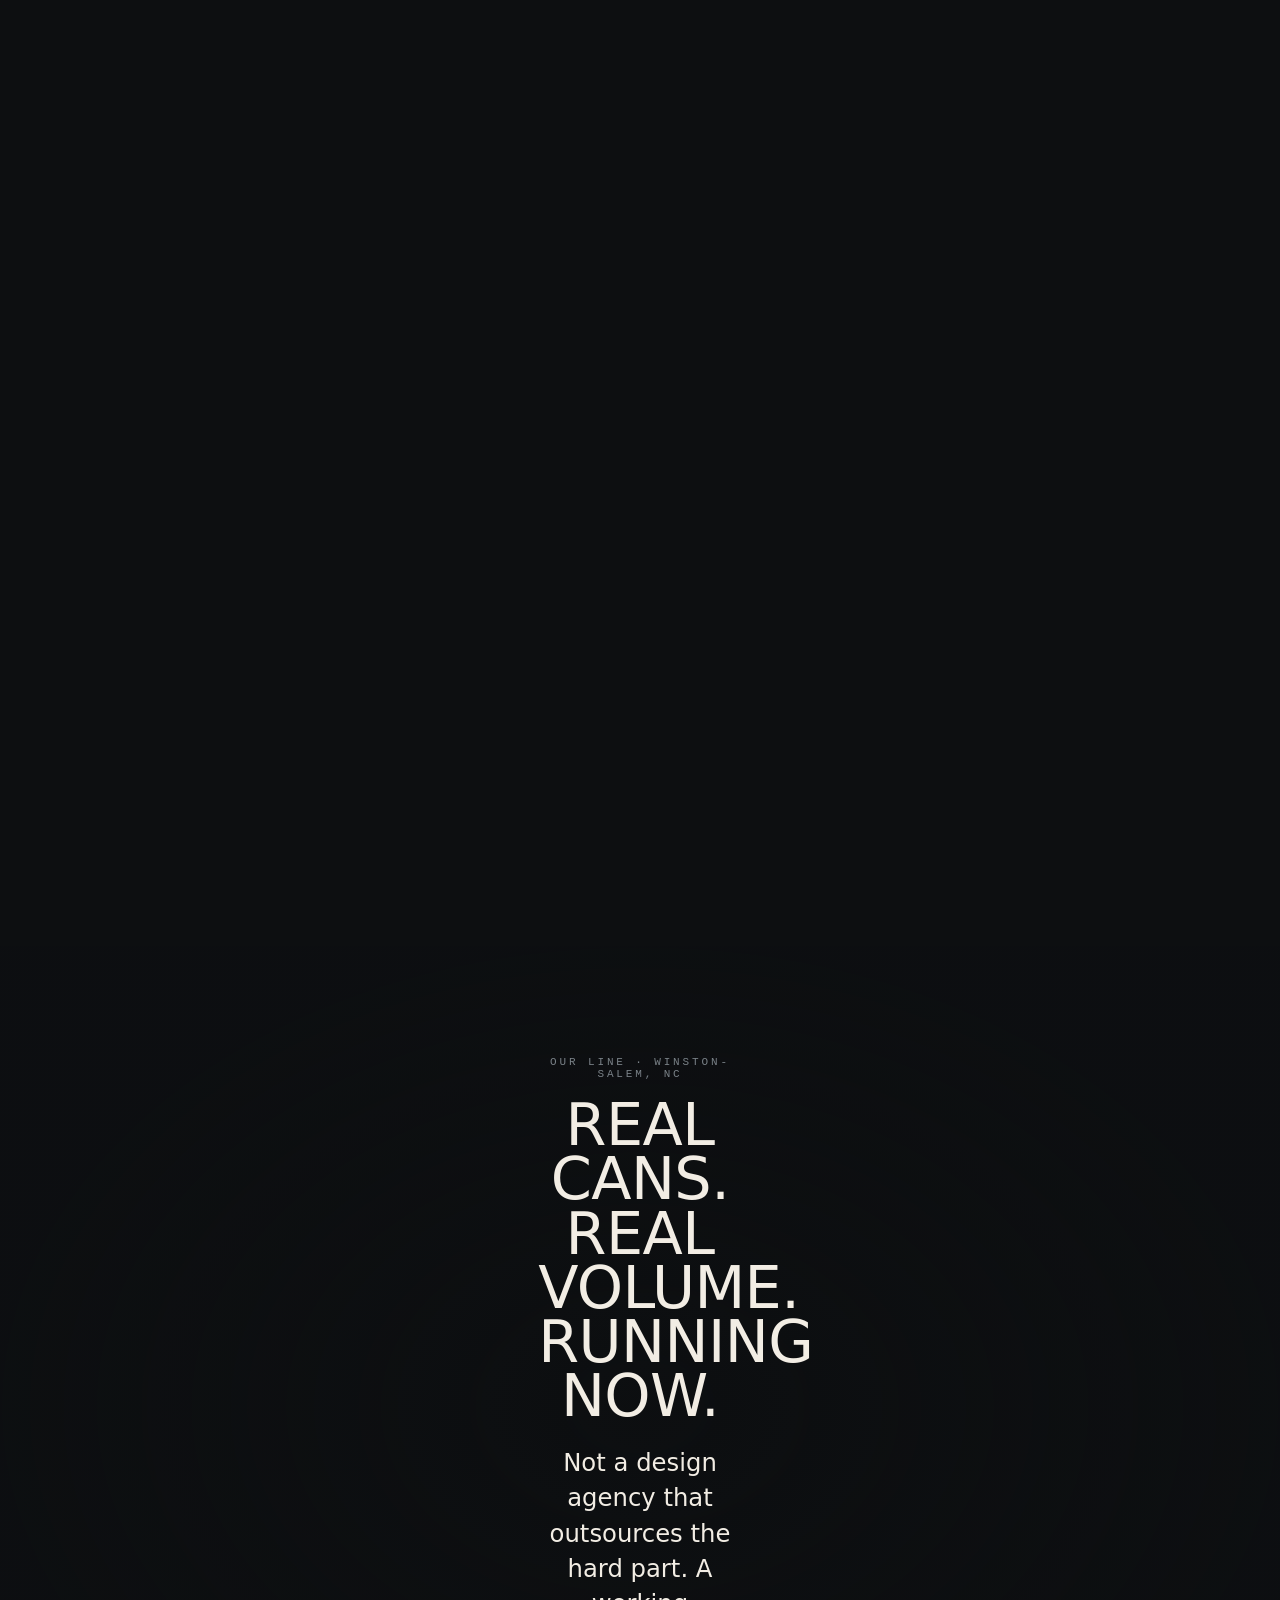
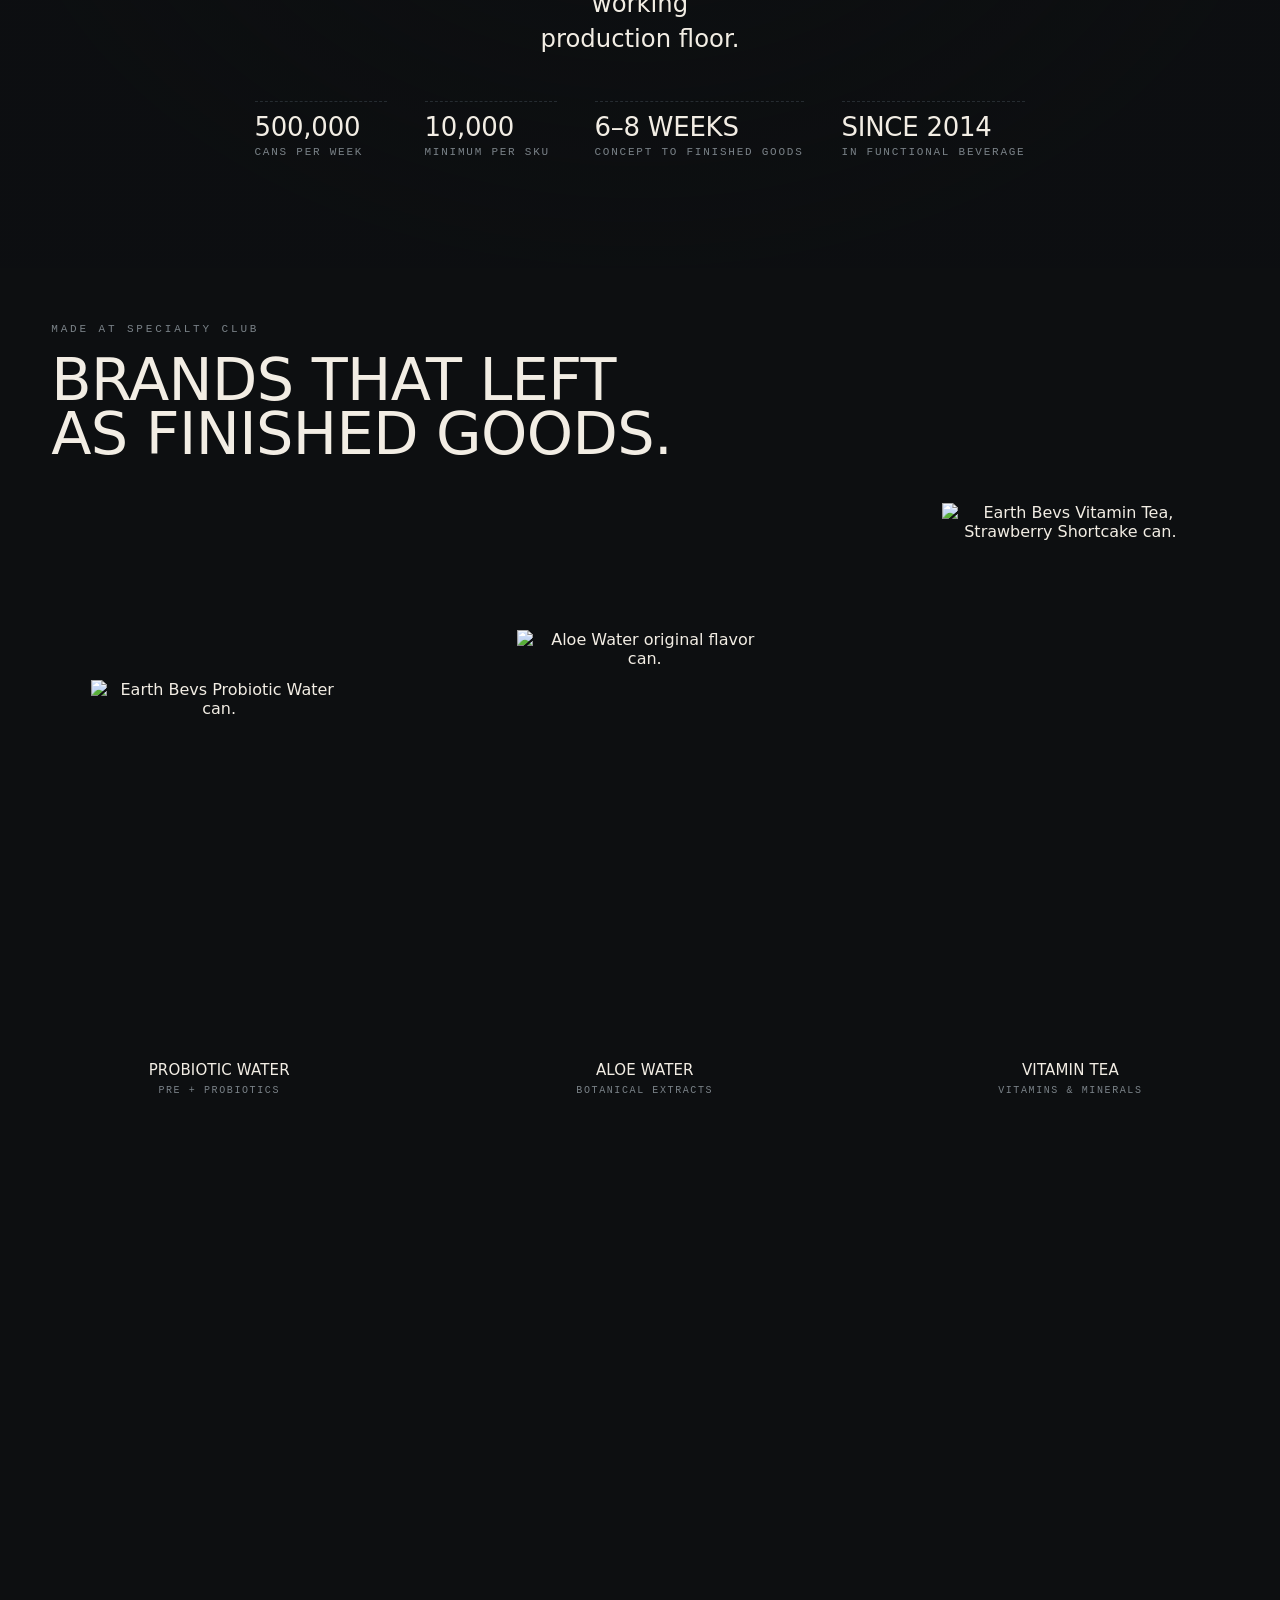
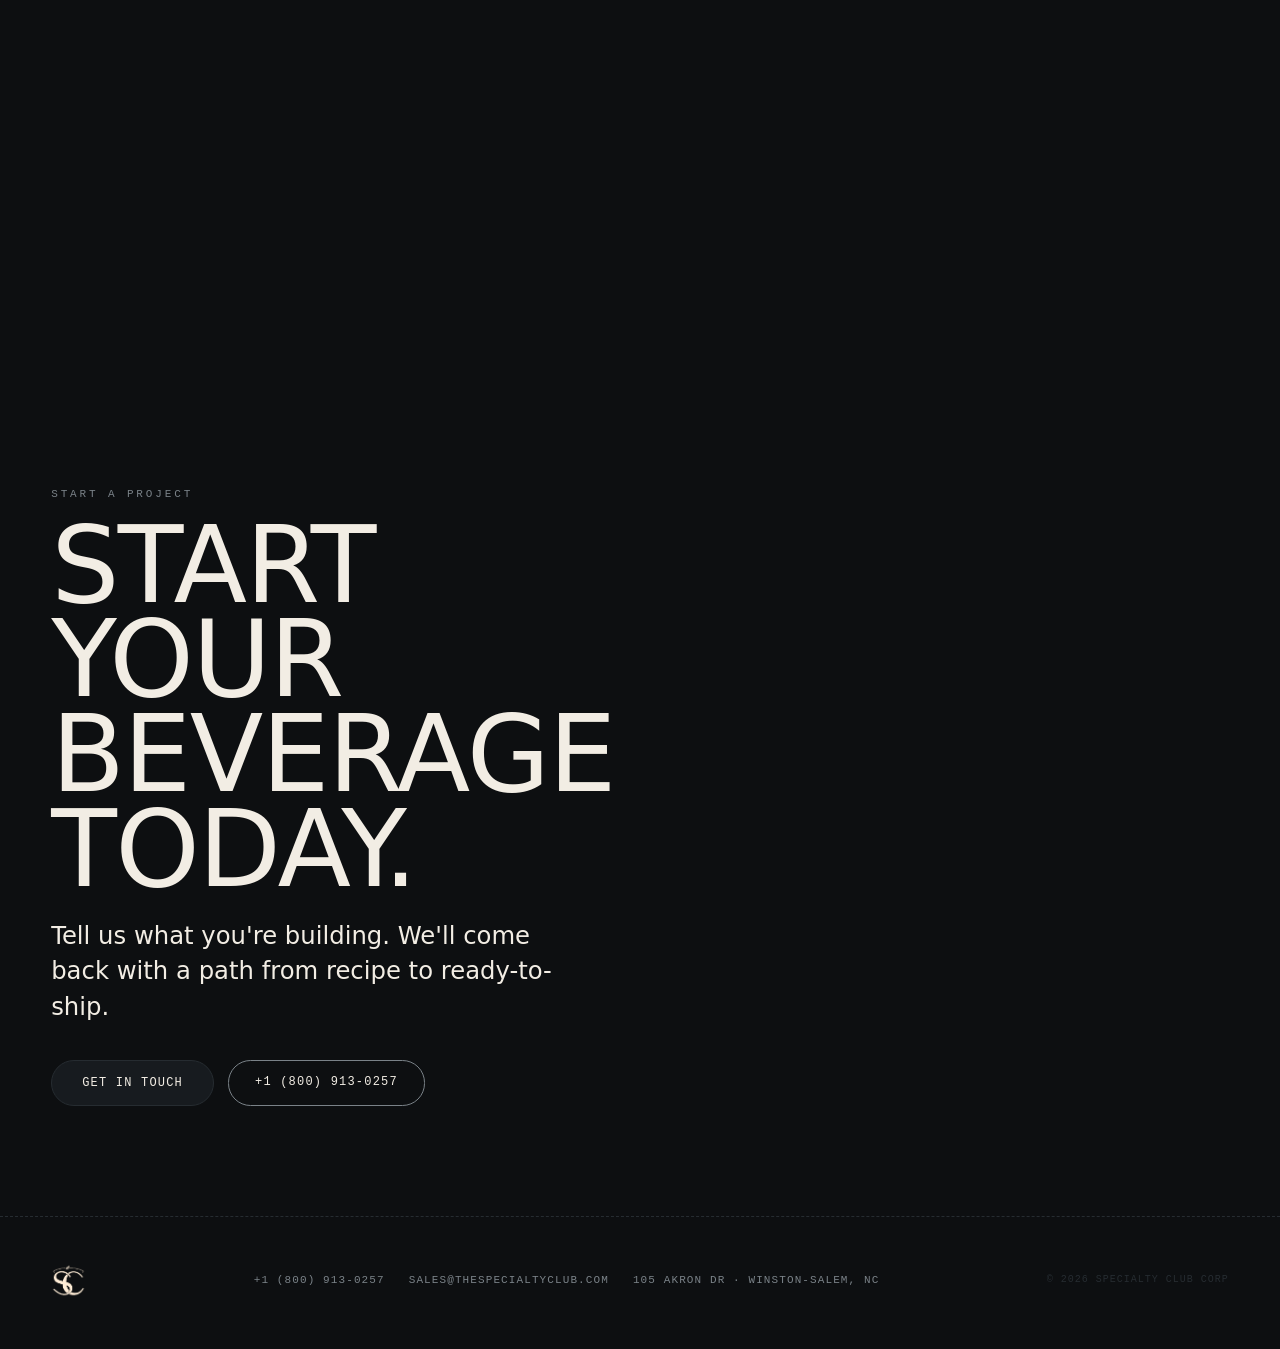
==== commit c78de546: "Upload new website index" ====
--- a/index.html
+++ b/index.html
@@ -1,180 +1,427 @@
 <!DOCTYPE html>
-<html lang="en"><head><meta charset="UTF-8"><meta name="viewport" content="width=device-width, initial-scale=1">
-<title>Specialty Club — Contract Beverage Manufacturing</title><link rel="preconnect" href="https://fonts.googleapis.com"><link rel="preconnect" href="https://fonts.gstatic.com" crossorigin><link href="https://fonts.googleapis.com/css2?family=Inter:wght@400;500;600&display=swap" rel="stylesheet">
-<meta name="description" content="Contract beverage manufacturer in Winston-Salem, NC. Formulation, co-packing, nitrogen canning, packaging, and design for functional, cannabinoid, and RTD beverages — under one roof since 2014."><link rel="canonical" href="https://specialtyclub.com/"><meta name="theme-color" content="#100904"><link rel="icon" type="image/png" sizes="32x32" href="favicon-32.png"><link rel="icon" type="image/png" sizes="512x512" href="favicon-512.png"><link rel="apple-touch-icon" href="apple-touch-icon.png"><meta property="og:type" content="website"><meta property="og:site_name" content="Specialty Club"><meta property="og:title" content="Specialty Club — Contract Beverage Manufacturing"><meta property="og:description" content="Contract beverage manufacturer in Winston-Salem, NC. Formulation, co-packing, nitrogen canning, packaging, and design for functional, cannabinoid, and RTD beverages — under one roof since 2014."><meta property="og:url" content="https://specialtyclub.com/"><meta property="og:image" content="https://specialtyclub.com/og-card.jpg"><meta property="og:image:width" content="1200"><meta property="og:image:height" content="630"><meta name="twitter:card" content="summary_large_image"><link rel="stylesheet" href="styles.css"></head><body>
-
-<nav>
-  <a class="brand" href="index.html"><img src="logo-cream.png" alt="Specialty Club" style="height:42px"></a>
+<html lang="en">
+<head>
+<meta charset="utf-8">
+<meta name="viewport" content="width=device-width, initial-scale=1">
+<title>Specialty Club — Contract Beverage Manufacturing</title>
+<meta name="description" content="Contract beverage manufacturer in Winston-Salem, NC. Formulation, co-packing, nitrogen canning, packaging, and design for functional, cannabinoid, and RTD beverages — under one roof since 2014.">
+<link rel="canonical" href="https://specialtyclub.com/">
+<meta name="theme-color" content="#0D0F11">
+<link rel="icon" type="image/png" sizes="32x32" href="favicon-32.png">
+<link rel="icon" type="image/png" sizes="512x512" href="favicon-512.png">
+<link rel="apple-touch-icon" href="apple-touch-icon.png">
+<meta property="og:type" content="website">
+<meta property="og:site_name" content="Specialty Club">
+<meta property="og:title" content="Specialty Club — Contract Beverage Manufacturing">
+<meta property="og:description" content="Private label beverage manufacturing in Winston-Salem, NC. Formulation, co-packing, nitrogen canning, packaging and design — under one roof since 2014.">
+<meta property="og:url" content="https://specialtyclub.com/">
+<meta property="og:image" content="https://specialtyclub.com/og-card.jpg">
+<meta property="og:image:width" content="1200">
+<meta property="og:image:height" content="630">
+<meta name="twitter:card" content="summary_large_image">
+<link rel="preload" href="fonts/space-grotesk-latin-500-normal.woff2" as="font" type="font/woff2" crossorigin>
+<link rel="preload" href="can-poster.webp" as="image" fetchpriority="high">
+<link rel="stylesheet" href="styles.css">
+<noscript><style>
+.fx{opacity:1;transform:none}
+.reveal{height:auto}
+.reveal__stage{position:static;height:auto;padding:60px 0}
+.stage{position:static;opacity:1;visibility:visible;grid-template-columns:1fr;gap:20px;padding:0 var(--gut) 56px}
+.stage h2,.stage p{grid-column:1;justify-self:start;text-align:left}
+.reveal__object{position:static;transform:none;margin:0 auto 52px;width:min(52vw,280px);max-height:none}
+.index,.hint{position:static;margin:0 var(--gut) 36px}
+.sc-gal{height:auto}.sc-gal__stage{position:static;height:auto;padding:80px 0}
+.sc-gal__track{overflow-x:auto}
+</style></noscript>
+</head>
+<body>
+<a class="skip" href="#main">Skip to content</a>
+
+<nav id="nav">
+  <a class="brand" href="index.html"><img src="logo-cream.png" alt="Specialty Club" width="150" height="162" style="height:40px;width:auto"></a>
   <ul>
-    <li><a href="index.html#platforms">Platforms</a></li>
-    <li><a href="index.html#proof">Proof</a></li>
-    <li><a href="index.html#process">Process</a></li>
+    <li><a href="#platforms">Platforms</a></li>
+    <li><a href="#process">Process</a></li>
+    <li><a href="#proof">Proof</a></li>
     <li><a href="about.html">About</a></li>
     <li><a href="contact.html">Start a project</a></li>
   </ul>
 </nav>
-<div class="serial">Specialty Club — Winston-Salem NC</div>
-
-<!-- ==================== 02 CINEMATIC HERO / 03 SCROLL STORY ==================== -->
-<section class="story" id="top" aria-label="Specialty Club — private label beverage manufacturing">
-  <div class="story-pin">
-    <div class="story-bg" aria-hidden="true"></div>
-
-    <!-- ========== 04 CAN VISUAL — one continuous object.
-         SWAP POINT: replace specialty-club-sleek-can.png (PNG/WebP),
-         or replace this stage with a <canvas> + GLB later. ========== -->
-    <div class="can-stage" id="canStage" aria-hidden="true">
-      <div class="can-box" id="canBox">
-        <img id="storyCan" src="specialty-club-sleek-can.png" alt="" fetchpriority="high" />
-        <div class="can-shadow"></div>
-      </div>
+
+<span class="serial">Specialty Club — Winston-Salem NC</span>
+
+<main id="main">
+
+<!-- 01 ------------------------------------------------------------- hero -->
+<header class="sc-hero">
+  <div class="sc-hero__copy">
+    <p class="eyebrow">Private label beverage manufacturing</p>
+    <h1 class="display">We build<br>beverage brands.</h1>
+    <p class="lede">From formulation to full-scale production, under one roof in North Carolina.</p>
+    <div class="sc-hero__actions">
+      <a class="btn-fill" href="contact.html">Start your project</a>
+      <a class="btn-ghost" href="#platforms">Explore capabilities</a>
     </div>
-
-    <div class="scene scene-1">
-      <div class="scene-inner">
-        <p class="eyebrow">Private Label Beverage Manufacturing</p>
-        <h1 class="scene-display">We build<br>beverage brands.</h1>
-        <p class="scene-sub">From formulation to full-scale production.</p>
-        <div class="hero-actions">
-          <a class="btn-fill" href="contact.html">Start your project</a>
-          <a class="btn-ghost" href="#platforms">Explore capabilities</a>
-        </div>
-      </div>
+  </div>
+
+  <div class="sc-hero__can">
+    <img src="can-poster.webp" width="595" height="1442" fetchpriority="high"
+         alt="A matte black 12 fl oz Specialty Club can with the SC monogram and wordmark in cream.">
+  </div>
+
+  <div class="sc-hero__meta">
+    <div><span class="k">Operating since</span><span class="v">2014</span></div>
+    <div><span class="k">Functional platforms</span><span class="v">Twelve</span></div>
+    <div><span class="k">Formulation to fill</span><span class="v">One roof</span></div>
+  </div>
+
+  <p class="sc-scrollcue">Scroll</p>
+</header>
+
+<!-- 02 ----------------------------------------------------- idea → formula -->
+<section class="sc-idea" id="formulation">
+  <div class="sc-idea__bg" aria-hidden="true">
+    <img src="rnd-botanicals.webp" width="1536" height="1024" loading="lazy" decoding="async" alt="">
+  </div>
+  <div class="sc-idea__in fx">
+    <p class="eyebrow">What we formulate</p>
+    <h2 class="display">From idea<br>to formula.</h2>
+    <p class="lede">Flavor development, functional ingredients, formulation, testing and scale-up — built
+      around your beverage. Every run begins in the lab, not on the line: we build the flavor system,
+      adjust for shelf stability, and lock the specification before a single can is filled.</p>
+    <ul class="sc-tags">
+      <li>Formulation</li><li>Flavor development</li><li>Functional ingredients</li><li>R&amp;D</li>
+    </ul>
+  </div>
+</section>
+
+<!-- 03 ---------------------------------------------- formula → production -->
+<section class="sc-prod">
+  <figure class="sc-prod__film fx">
+    <video muted loop playsinline preload="none" poster="line-coder-poster.jpg"
+           data-src="line-coder.mp4" aria-label="Cans moving through date coding on the Specialty Club line."></video>
+    <figcaption>Date coding · Winston-Salem</figcaption>
+  </figure>
+
+  <div class="fx">
+    <p class="eyebrow">Formula to finished pallet</p>
+    <h2 class="heading">Formulated.<br>Produced.<br>Ready to scale.</h2>
+    <p class="lede">Commercial beverage manufacturing with the infrastructure to take products from pilot
+      runs to national production.</p>
+
+    <dl class="sc-spec">
+      <div class="sc-spec__row">
+        <dt>Capacity</dt>
+        <dd><b>Up to 500,000 cans per week.</b> Small-batch trials through full production runs.</dd>
+      </div>
+      <div class="sc-spec__row">
+        <dt>Formats</dt>
+        <dd>12 oz sleek, 12 oz standard and 19.2 oz. Sleeved or direct print.</dd>
+      </div>
+      <div class="sc-spec__row">
+        <dt>Minimum order</dt>
+        <dd>10,000 units per SKU.</dd>
+      </div>
+      <div class="sc-spec__row">
+        <dt>Lead time</dt>
+        <dd>6 to 8 weeks from concept to finished goods, with artwork and regulatory review running in parallel.</dd>
+      </div>
+      <div class="sc-spec__row">
+        <dt>Nitrogen dosing</dt>
+        <dd>Available across all lines for shelf life, purity and a clean, steady pour.</dd>
+      </div>
+      <div class="sc-spec__row">
+        <dt>Compliance</dt>
+        <dd>GMP-certified facility. Permitted by the North Carolina Department of Agriculture &amp;
+          Consumer Services and registered with the U.S. Food and Drug Administration.</dd>
+      </div>
+    </dl>
+  </div>
+</section>
+
+<!-- 04 --------------------------------------------------------- platforms -->
+<section class="sc-plat" id="platforms">
+  <div class="fx">
+    <p class="eyebrow">Every functional platform</p>
+    <h2 class="heading">One partner.<br>Twelve platforms.</h2>
+  </div>
+  <ul class="sc-plat__list" id="platlist">
+    <li><span class="sc-plat__name">Cannabinoids</span><span class="sc-plat__note">THC · CBD · Hemp</span></li>
+    <li><span class="sc-plat__name">Functional mushrooms</span><span class="sc-plat__note">Lion's Mane · Reishi · Cordyceps</span></li>
+    <li><span class="sc-plat__name">Adaptogens</span><span class="sc-plat__note">Ashwagandha · Rhodiola</span></li>
+    <li><span class="sc-plat__name">Nootropics</span><span class="sc-plat__note">Focus &amp; clarity blends</span></li>
+    <li><span class="sc-plat__name">Kava</span><span class="sc-plat__note">Calm &amp; unwind</span></li>
+    <li><span class="sc-plat__name">Kratom</span><span class="sc-plat__note">Botanical actives</span></li>
+    <li><span class="sc-plat__name">Botanical extracts</span><span class="sc-plat__note">Herbal &amp; plant-based</span></li>
+    <li><span class="sc-plat__name">Electrolytes</span><span class="sc-plat__note">Hydration &amp; recovery</span></li>
+    <li><span class="sc-plat__name">Vitamins &amp; minerals</span><span class="sc-plat__note">Fortified formulas</span></li>
+    <li><span class="sc-plat__name">Pre + probiotics</span><span class="sc-plat__note">Gut-forward drinks</span></li>
+    <li><span class="sc-plat__name">Amino acids</span><span class="sc-plat__note">L-Theanine · Taurine</span></li>
+    <li><span class="sc-plat__name">Natural energy</span><span class="sc-plat__note">Clean caffeine &amp; guarana</span></li>
+  </ul>
+  <p class="sc-plat__foot">Don't see your active? If it can go in a can, we can formulate around it.</p>
+</section>
+
+<!-- 05 ------------------------------------------------- the can, in stages -->
+<section class="reveal" id="process">
+  <div class="reveal__stage" data-turntable-stage>
+
+    <article class="stage" data-stage="0" data-active>
+      <h2>It starts as a formula.</h2>
+      <p>Build something new, or adapt a health-forward base across any of our functional platforms.
+         The flavor system, the actives and the shelf-life target are set before anything is scheduled.</p>
+    </article>
+
+    <article class="stage" data-stage="1">
+      <h2>Then it becomes a batch.</h2>
+      <p>Blending and precision filling happen under one roof, from first trial run to full-scale,
+         high-speed production. Each batch is assayed before it fills.</p>
+    </article>
+
+    <article class="stage" data-stage="2">
+      <h2>The can is part of the product.</h2>
+      <p>High-speed canning with nitrogen dosing available on every line — specified alongside the
+         liquid, not after it, because the format decides how the drink pours and how long it keeps.</p>
+    </article>
+
+    <article class="stage" data-stage="3">
+      <h2>Packed for the shelf.</h2>
+      <p>Sustainable, retail-ready packaging. Nutrition panels, allergen statements and label copy
+         are reviewed before plates are cut, not after.</p>
+    </article>
+
+    <article class="stage" data-stage="4">
+      <h2>And it leaves as yours.</h2>
+      <p>Naming, label and full identity from our in-house studio. You leave with a market-ready
+         brand, not just a beverage — your name on the can, and ours nowhere on it.</p>
+    </article>
+
+    <div class="reveal__object" data-turntable-mount>
+      <picture class="reveal__poster">
+        <img data-turntable-poster src="can-poster.webp" width="595" height="1442" loading="lazy" decoding="async"
+             alt="The Specialty Club can rotating through the five stages of production.">
+      </picture>
     </div>
 
-    <div class="scene scene-2">
-      <div class="scene-inner">
-        <h2 class="scene-display sd-md">From idea<br>to formula.</h2>
-        <p class="scene-sub">Flavor development, functional ingredients, formulation, testing, and scale-up &mdash; built around your beverage.</p>
-        <p class="caps-row">Formulation &middot; Flavor development &middot; Functional ingredients &middot; R&amp;D</p>
-      </div>
+    <ol class="index" id="index">
+      <li data-active>Formulation</li>
+      <li>Co-packing</li>
+      <li>Canning</li>
+      <li>Packaging</li>
+      <li>Design</li>
+    </ol>
+
+    <p class="hint">Scroll to rotate — or drag the can</p>
+  </div>
+</section>
+
+<!-- 06 ------------------------------------------------------------ proof -->
+<section class="sc-proof" id="proof">
+  <div class="sc-proof__film" aria-hidden="true">
+    <video muted loop playsinline preload="none" poster="line-run-poster.jpg" data-src="line-run.mp4"></video>
+  </div>
+  <div class="sc-proof__in fx">
+    <p class="eyebrow">Our line · Winston-Salem, NC</p>
+    <h2 class="heading">Real cans.<br>Real volume.<br>Running now.</h2>
+    <p class="lede">Not a design agency that outsources the hard part. A working production floor.</p>
+  </div>
+  <ul class="sc-proof__stats fx">
+    <li><b>500,000</b>Cans per week</li>
+    <li><b>10,000</b>Minimum per SKU</li>
+    <li><b>6–8 weeks</b>Concept to finished goods</li>
+    <li><b>Since 2014</b>In functional beverage</li>
+  </ul>
+</section>
+
+<!-- 07 ---------------------------------------------------------- gallery -->
+<section class="sc-gal" id="made">
+  <div class="sc-gal__stage">
+    <div class="sc-gal__head fx">
+      <p class="eyebrow">Made at Specialty Club</p>
+      <h2 class="heading">Brands that left<br>as finished goods.</h2>
     </div>
-
-    <div class="scene scene-3">
-      <div class="scene-inner">
-        <h2 class="scene-display sd-md">Formulated.<br>Produced.<br>Ready to scale.</h2>
-        <p class="scene-sub">Commercial beverage manufacturing with the infrastructure to take products from pilot runs to national production.</p>
-        <p class="caps-row">Since 2014 &middot; 12 platforms &middot; One roof</p>
-      </div>
+    <div class="sc-gal__track" id="galtrack">
+      <figure class="sc-gal__item">
+        <img src="can-probiotic-water.webp" width="812" height="1150" loading="lazy" decoding="async" alt="Earth Bevs Probiotic Water can.">
+        <figcaption><span class="n">Probiotic Water</span><span class="c">Pre + probiotics</span></figcaption>
+      </figure>
+      <figure class="sc-gal__item">
+        <img src="can-aloe.webp" width="712" height="1150" loading="lazy" decoding="async" alt="Aloe Water original flavor can.">
+        <figcaption><span class="n">Aloe Water</span><span class="c">Botanical extracts</span></figcaption>
+      </figure>
+      <figure class="sc-gal__item">
+        <img src="can-vitamin-tea.webp" width="492" height="1150" loading="lazy" decoding="async" alt="Earth Bevs Vitamin Tea, Strawberry Shortcake can.">
+        <figcaption><span class="n">Vitamin Tea</span><span class="c">Vitamins &amp; minerals</span></figcaption>
+      </figure>
+      <figure class="sc-gal__item">
+        <img src="can-probiotic-strawberry.webp" width="766" height="1150" loading="lazy" decoding="async" alt="Earth Bevs Probiotic Water, Strawberry can.">
+        <figcaption><span class="n">Probiotic Strawberry</span><span class="c">Pre + probiotics</span></figcaption>
+      </figure>
+      <figure class="sc-gal__item">
+        <img src="can-hemp-drnk.webp" width="682" height="1150" loading="lazy" decoding="async" alt="Hemp Drnk raspberry iced tea can.">
+        <figcaption><span class="n">Hemp Drnk</span><span class="c">Cannabinoids</span></figcaption>
+      </figure>
     </div>
-
-    <div class="scene scene-4">
-      <div class="scene-inner">
-        <h2 class="scene-display sd-md">One partner.<br>Multiple beverage categories.</h2>
-        <p class="caps-row">Functional &middot; Teas &middot; Energy &middot; Wellness &middot; Cannabinoids &middot; RTD</p>
-        <p class="scene-sub muted">The full platform list is just below.</p>
-      </div>
-    </div>
-  </div>
-</section>
-
-<hr class="divider">
-
-<section class="platforms" id="platforms">
-  <p class="eyebrow fx">What we formulate</p>
-  <h2 class="heading fx">Every functional platform, under one roof.</h2>
-  <div class="tag-grid fx">
-    <div class="tag"><span class="t">Cannabinoids</span><span class="s">THC · CBD · Hemp</span></div>
-    <div class="tag"><span class="t">Functional Mushrooms</span><span class="s">Lion's Mane · Reishi · Cordyceps</span></div>
-    <div class="tag"><span class="t">Adaptogens</span><span class="s">Ashwagandha · Rhodiola</span></div>
-    <div class="tag"><span class="t">Nootropics</span><span class="s">Focus &amp; clarity blends</span></div>
-    <div class="tag"><span class="t">Kava</span><span class="s">Calm &amp; unwind</span></div>
-    <div class="tag"><span class="t">Kratom</span><span class="s">Botanical actives</span></div>
-    <div class="tag"><span class="t">Botanical Extracts</span><span class="s">Herbal &amp; plant-based</span></div>
-    <div class="tag"><span class="t">Electrolytes</span><span class="s">Hydration &amp; recovery</span></div>
-    <div class="tag"><span class="t">Vitamins &amp; Minerals</span><span class="s">Fortified formulas</span></div>
-    <div class="tag"><span class="t">Pre + Probiotics</span><span class="s">Gut-forward drinks</span></div>
-    <div class="tag"><span class="t">Amino Acids</span><span class="s">L-Theanine · Taurine</span></div>
-    <div class="tag"><span class="t">Natural Energy</span><span class="s">Clean caffeine &amp; guarana</span></div>
-  </div>
-  <p class="note fx">Don't see your active? If it can go in a can, we can formulate around it.</p>
-</section>
-
-<hr class="divider">
-
-<section class="process" id="process">
-  <p class="eyebrow fx">End to end · Five stages</p>
-  <div class="steps">
-    <div class="step fx"><div class="num">01</div><div class="st-head"><h3>Formulation</h3><p>Build something new, or adapt a health-forward base recipe across any of our functional platforms.</p></div></div>
-    <div class="step fx"><div class="num">02</div><div class="st-head"><h3>Co-packing</h3><p>Precision filling and sealing &mdash; from first trial run to full-scale, high-speed production.</p></div></div>
-    <div class="step fx"><div class="num">03</div><div class="st-head"><h3>Canning</h3><p>High-speed, nitrogen-dosed canning for shelf life, purity, and a clean, steady pour.</p></div></div>
-    <div class="step fx"><div class="num">04</div><div class="st-head"><h3>Packaging</h3><p>Sustainable, retail-ready packaging built for the shelf — and the planet.</p></div></div>
-    <div class="step fx"><div class="num">05</div><div class="st-head"><h3>Design</h3><p>Naming, label, and full identity from our in-house studio. You leave with a market-ready brand, not just a beverage.</p></div></div>
-  </div>
-</section>
-
-<div class="facility-band" style="background-image:linear-gradient(rgba(16,9,4,.25),rgba(16,9,4,.25)),url('facility-line.jpg')">
-  <div class="scrim"></div>
-  <div class="fb-cap"><span class="k">Our line · Winston-Salem, NC</span><h2>Real cans. Real volume. Running now.</h2></div>
-</div>
-
-<hr class="divider">
-
-<section class="why" id="why">
-  <div class="fx">
-    <p class="eyebrow" style="margin-bottom:24px">Why Specialty Club</p>
-    <h2 class="heading">In functional<br>beverage<br>since 2014.</h2>
-    <p class="body muted" style="margin-top:26px">Regulatory compliance, quality control, and supply-chain coordination handled in-house — so your launch clears the shelf without the overhead of your own facility.</p>
-  </div>
-  <div class="stats fx">
-    <div class="stat"><div class="n">12 platforms</div><div class="d">Cannabinoids to probiotics</div></div>
-    <div class="stat"><div class="n">Low MOQ</div><div class="d">Flexible order quantities</div></div>
-    <div class="stat"><div class="n">One roof</div><div class="d">Formulation · Fill · Design</div></div>
-  </div>
-</section>
-
-<hr class="divider">
-
-<section class="design-sell">
-  <p class="eyebrow fx">Beyond manufacturing</p>
-  <h2 class="heading fx">A great formula needs great packaging.</h2>
-  <p class="body fx">Our integrated design studio builds the visual identity around your drink — naming, label, and retail presence designed to stand out, communicate the benefit, and connect with the shopper reaching for it.</p>
-  <a class="btn-ghost fx" href="contact.html" style="margin-top:8px">Talk to the studio</a>
-</section>
-
-<hr class="divider">
-
-<section class="showcase" id="proof">
-  <p class="eyebrow fx">Made at Specialty Club</p>
-  <h2 class="heading fx">We build &amp; sell our own — proof we can build yours.</h2>
-  <div class="pstrip fx">
-    <figure class="pcard"><img src="blueberry_kush.png" alt="Blueberry Kush Iced Tea"><figcaption><span class="pc-name">Blueberry Kush Iced Tea</span><span class="pc-tag">Cannabinoids</span></figcaption></figure>
-    <figure class="pcard"><img src="peach_kush.png" alt="Peach Kush Iced Tea"><figcaption><span class="pc-name">Peach Kush Iced Tea</span><span class="pc-tag">Cannabinoids</span></figcaption></figure>
-    <figure class="pcard"><img src="pineapple_kush.png" alt="Pineapple Kush Iced Tea"><figcaption><span class="pc-name">Pineapple Kush Iced Tea</span><span class="pc-tag">Cannabinoids</span></figcaption></figure>
-    <figure class="pcard"><img src="miami_mint.png" alt="Delta-9 Seltzer"><figcaption><span class="pc-name">Delta-9 Seltzer</span><span class="pc-tag">THC</span></figcaption></figure>
-    <figure class="pcard"><img src="adios_mf.png" alt="Delta-9 Seltzer"><figcaption><span class="pc-name">Delta-9 Seltzer</span><span class="pc-tag">THC</span></figcaption></figure>
-    <figure class="pcard"><img src="melo.png" alt="THC Seltzer"><figcaption><span class="pc-name">THC Seltzer</span><span class="pc-tag">THC</span></figcaption></figure>
-    <figure class="pcard"><img src="probiotic_raspberry.png" alt="Earth Bevs Probiotic Water — Raspberry"><figcaption><span class="pc-name">Probiotic Water · Raspberry</span><span class="pc-tag">Pre+Probiotic</span></figcaption></figure>
-    <figure class="pcard"><img src="probiotic_pineapple.png" alt="Earth Bevs Probiotic Water — Pineapple"><figcaption><span class="pc-name">Probiotic Water · Pineapple</span><span class="pc-tag">Pre+Probiotic</span></figcaption></figure>
-  </div>
-</section>
-
-<hr class="divider">
-
-<section class="contact" id="contact">
-  <div class="fx">
-    <p class="eyebrow" style="margin-bottom:22px">Start a project</p>
-    <h2 class="heading">Start your beverage today.</h2>
-    <p class="lead">Tell us what you're building. We'll come back with a path from recipe to ready-to-ship.</p>
-    <a class="btn-fill" href="contact.html" style="margin-top:30px">Get in touch</a>
-  </div>
-  <div class="fx" style="align-self:center">
-    <p class="body muted">Small-batch trials to full production runs. Cannabinoids, functional, and everything in between — under one roof in North Carolina.</p>
-  </div>
-</section>
+  </div>
+</section>
+
+<!-- 08 -------------------------------------------------------------- cta -->
+<section class="sc-cta" id="contact">
+  <div class="fx sc-cta__in">
+    <p class="eyebrow">Start a project</p>
+    <h2 class="display">Start your beverage today.</h2>
+  </div>
+  <p class="lede fx">Tell us what you're building. We'll come back with a path from recipe to ready-to-ship.</p>
+  <div class="sc-cta__actions fx">
+    <a class="btn-fill" href="contact.html">Get in touch</a>
+    <a class="btn-ghost" href="tel:+18009130257">+1 (800) 913-0257</a>
+  </div>
+</section>
+
+</main>
 
 <footer>
-  <div class="f-brand"><img src="logo-mono.png" alt="Specialty Club" style="height:46px"></div>
+  <span class="f-brand"><img src="logo-mono.png" alt="Specialty Club" width="150" height="162"></span>
   <div class="f-contact">
     <a href="tel:+18009130257">+1 (800) 913-0257</a>
     <a href="mailto:sales@thespecialtyclub.com">sales@thespecialtyclub.com</a>
     <span>105 Akron Dr · Winston-Salem, NC</span>
   </div>
-  <div class="f-legal">© 2026 Specialty Club Corp</div>
+  <span class="f-legal">© 2026 Specialty Club Corp</span>
 </footer>
+
+<script type="application/ld+json">
+{"@context":"https://schema.org","@type":"LocalBusiness","name":"Specialty Club",
+"description":"Contract and private label beverage manufacturer offering formulation, co-packing, nitrogen canning, packaging and design for functional, cannabinoid and RTD beverages.",
+"url":"https://specialtyclub.com/","telephone":"+1-800-913-0257","email":"sales@thespecialtyclub.com",
+"address":{"@type":"PostalAddress","streetAddress":"105 Akron Dr","addressLocality":"Winston-Salem","addressRegion":"NC","addressCountry":"US"},
+"foundingDate":"2014","image":"https://specialtyclub.com/og-card.jpg"}
+</script>
+
+<script src="can-turntable.js"></script>
 <script>
-const io=new IntersectionObserver((e)=>{e.forEach(x=>{if(x.isIntersecting){x.target.classList.add('in');io.unobserve(x.target);}});},{threshold:0.12});
-document.querySelectorAll('.fx').forEach(el=>io.observe(el));
+(function () {
+  'use strict';
+  var reduce = matchMedia('(prefers-reduced-motion: reduce)').matches;
+
+  /* section reveals */
+  var fx = document.querySelectorAll('.fx');
+  if ('IntersectionObserver' in window && !reduce) {
+    var io = new IntersectionObserver(function (es) {
+      es.forEach(function (e) { if (e.isIntersecting) { e.target.classList.add('in'); io.unobserve(e.target); } });
+    }, { rootMargin: '0px 0px -12% 0px' });
+    fx.forEach(function (el) { io.observe(el); });
+  } else {
+    fx.forEach(function (el) { el.classList.add('in'); });
+  }
+
+  /* nav gains a backdrop once it leaves the hero */
+  var nav = document.getElementById('nav');
+  addEventListener('scroll', function () {
+    nav.classList.toggle('tucked', scrollY > 80);
+  }, { passive: true });
+
+  /* video: nothing is fetched until the section is close */
+  document.querySelectorAll('video[data-src]').forEach(function (v) {
+    var load = function () {
+      if (v.src) return;
+      v.src = v.dataset.src;
+      v.load();
+      var p = v.play();
+      if (p && p.catch) p.catch(function () {});
+    };
+    if ('IntersectionObserver' in window) {
+      new IntersectionObserver(function (es, o) {
+        if (es[0].isIntersecting) { load(); o.disconnect(); }
+      }, { rootMargin: '300px' }).observe(v);
+    } else { load(); }
+  });
+
+  /* platform index lights the row nearest the middle of the viewport */
+  var rows = [].slice.call(document.querySelectorAll('#platlist li'));
+  if (rows.length && !reduce) {
+    var tick = false;
+    var lightRows = function () {
+      var mid = innerHeight * 0.55;
+      rows.forEach(function (li) {
+        var r = li.getBoundingClientRect();
+        li.classList.toggle('lit', r.top < mid && r.bottom > innerHeight * 0.18);
+      });
+      tick = false;
+    };
+    addEventListener('scroll', function () {
+      if (!tick) { tick = true; requestAnimationFrame(lightRows); }
+    }, { passive: true });
+    lightRows();
+  } else {
+    rows.forEach(function (li) { li.classList.add('lit'); });
+  }
+
+  /* gallery: vertical scroll drives the lineup sideways */
+  var gal = document.getElementById('made');
+  var track = document.getElementById('galtrack');
+  if (gal && track && !reduce) {
+    var shift = 0, gtick = false;
+    var measure = function () {
+      if (!matchMedia('(min-width: 761px)').matches) {
+        shift = 0; gal.style.height = ''; track.style.transform = '';
+        return;
+      }
+      shift = Math.max(0, track.scrollWidth - innerWidth + 40);
+      /* the section is only as tall as the sideways travel it has to cover */
+      gal.style.height = shift > 0 ? (innerHeight + shift) + 'px' : '100svh';
+    };
+    var move = function () {
+      if (!shift) return;
+      var r = gal.getBoundingClientRect();
+      var span = gal.offsetHeight - innerHeight;
+      var p = span > 0 ? Math.min(1, Math.max(0, -r.top / span)) : 0;
+      track.style.transform = 'translate3d(' + (-p * shift) + 'px,0,0)';
+      gtick = false;
+    };
+    addEventListener('scroll', function () {
+      if (!gtick) { gtick = true; requestAnimationFrame(move); }
+    }, { passive: true });
+    addEventListener('resize', function () { measure(); move(); }, { passive: true });
+    measure(); move();
+  }
+
+  /* the can: five poses across one continuous turn */
+  var STAGES = 5;
+  var groups = document.querySelectorAll('.stage');
+  var index = document.getElementById('index').children;
+  var current = -1;
+  function setStage(i) {
+    if (i === current) return;
+    current = i;
+    for (var g = 0; g < groups.length; g++) {
+      groups[g].toggleAttribute('data-active', +groups[g].dataset.stage === i);
+    }
+    for (var j = 0; j < index.length; j++) {
+      index[j].toggleAttribute('data-active', j === i);
+    }
+  }
+
+  CanTurntable.mount(document.getElementById('process'), {
+    frames: 36,
+    preload: 1,
+    stops: [
+      { at: 0.10, frame:   0,   hold: 0.05 },   /* formulation — front lockup */
+      { at: 0.30, frame:  -6.4, hold: 0.05 },   /* co-packing  — three-quarter */
+      { at: 0.50, frame: -12.7, hold: 0.05 },   /* canning     — side panel    */
+      { at: 0.70, frame: -23.3, hold: 0.05 },   /* packaging   — reverse panel */
+      { at: 0.90, frame: -36,   hold: 0.05 }    /* design      — back to front */
+    ],
+    src: function (i, tier) {
+      return 'seq/' + tier + '/can_' + String(i).padStart(2, '0') + '.webp';
+    },
+    onScrub: function (p) {
+      setStage(Math.min(STAGES - 1, Math.floor(p * STAGES * 0.999)));
+    }
+  });
+  setStage(0);
+})();
 </script>
-<script src="scroll-story.js" defer></script>
-</body></html>+
+</body>
+</html>
--- a/styles.css
+++ b/styles.css
@@ -1,255 +1,286 @@
-
-  :root{
-    --cream:#ffedd7; --walnut:#100904; --bark:#382416; --cork:#40372e;
-    --driftwood:#6c5f51; --ember:#dc5000;
-    --font:'Inter',ui-sans-serif,system-ui,-apple-system,"Segoe UI",Roboto,sans-serif;
-    --gutter:clamp(20px,5vw,68px);
-  }
-  *{margin:0;padding:0;box-sizing:border-box}
-  html{scroll-behavior:smooth}
-  body{background:var(--walnut);color:var(--cream);font-family:var(--font);font-weight:400;-webkit-font-smoothing:antialiased;overflow-x:hidden}
-  ::selection{background:var(--ember);color:var(--walnut)}
-  a{color:inherit;text-decoration:none}
-
-  .eyebrow{text-transform:uppercase;font-weight:500;font-size:12px;letter-spacing:.28em;color:var(--driftwood)}
-  .display{text-transform:uppercase;font-weight:500;line-height:.9;font-size:clamp(40px,8.2vw,108px)}
-  .heading{text-transform:uppercase;font-weight:500;line-height:.92;font-size:clamp(30px,4.6vw,58px)}
-  .body{font-weight:400;font-size:clamp(19px,2.1vw,29px);line-height:1.26;color:var(--cream);max-width:46ch}
-  .muted{color:var(--driftwood)}
-
-  nav{position:fixed;top:0;left:0;right:0;z-index:50;display:flex;align-items:center;justify-content:space-between;padding:16px var(--gutter)}
-  nav .brand{display:flex;align-items:center;gap:12px}
-  nav .brand img{height:42px;width:auto;display:block}
-  nav ul{display:flex;gap:28px;list-style:none}
-  nav ul a{font-size:12px;text-transform:uppercase;font-weight:500;letter-spacing:.04em;padding-bottom:3px;border-bottom:1px dashed transparent;transition:border-color .2s}
-  nav ul a:hover,nav ul a:focus-visible{border-bottom-color:var(--cream)}
-  @media(max-width:760px){nav ul{display:none}}
-
-  .serial{position:fixed;right:14px;top:50%;z-index:40;transform:translateY(-50%) rotate(180deg);writing-mode:vertical-rl;font-size:10px;letter-spacing:.4em;text-transform:uppercase;color:var(--driftwood);font-weight:500}
-  @media(max-width:760px){.serial{display:none}}
-
-  section{padding:clamp(80px,12vh,140px) var(--gutter);position:relative}
-  .divider{border:0;border-top:1px dashed var(--cork);margin:0 var(--gutter)}
-
-  .hero{min-height:100vh;min-height:100svh;display:flex;flex-direction:column;justify-content:center;padding-top:120px;padding-bottom:56px}
-  .hero .mark{height:clamp(72px,10vw,104px);width:auto;margin-bottom:30px}
-  .hero .eyebrow{margin-bottom:22px}
-  .hero .display{max-width:15ch}
-  .hero .sub{margin-top:26px;font-size:clamp(18px,2.3vw,26px);font-weight:400;color:var(--cream);max-width:40ch;line-height:1.3}
-  .hero-actions{margin-top:42px;display:flex;gap:16px;flex-wrap:wrap;align-items:center}
-  .hero-meta{margin-top:auto;padding-top:46px;display:flex;gap:40px;flex-wrap:wrap}
-  .hero-meta div{display:flex;flex-direction:column;gap:6px}
-  .hero-meta .k{font-size:10px;letter-spacing:.28em;text-transform:uppercase;color:var(--driftwood)}
-  .hero-meta .v{font-size:14px;text-transform:uppercase;font-weight:500;letter-spacing:.03em}
-
-  .btn-fill{display:inline-block;background:var(--bark);color:var(--cream);border-radius:36px;padding:15px 30px;text-transform:uppercase;font-weight:500;font-size:13px;letter-spacing:.06em;border:1px solid transparent;transition:transform .2s,background .2s}
-  .btn-fill:hover,.btn-fill:focus-visible{background:#4a3020;transform:translateY(-1px)}
-  .btn-ghost{display:inline-block;background:transparent;color:var(--cream);border:1px solid var(--cream);border-radius:22.5px;padding:12px 26px;text-transform:uppercase;font-weight:500;font-size:13px;letter-spacing:.06em;transition:background .2s,color .2s}
-  .btn-ghost:hover,.btn-ghost:focus-visible{background:var(--cream);color:var(--walnut)}
-
-  .reveal{min-height:100vh;min-height:100svh;display:grid;grid-template-columns:1fr auto 1fr;align-items:center;gap:clamp(24px,4vw,68px)}
-  .reveal .r-left{text-align:right}
-  .reveal .r-left .heading{max-width:9ch;margin-left:auto}
-  @media(max-width:900px){.reveal{grid-template-columns:1fr;text-align:left;gap:40px;justify-items:start}.reveal .r-left{text-align:left}.reveal .r-left .heading{margin-left:0}.reveal .can-wrap{order:-1}}
-
-  .can-wrap{display:flex;justify-content:center;align-items:center;padding:20px}
-  .can-wrap img{width:clamp(150px,17vw,240px);height:auto;filter:drop-shadow(0 40px 55px rgba(0,0,0,.55)) drop-shadow(0 0 40px rgba(220,80,0,.06));animation:float 7s ease-in-out infinite}
-  @keyframes float{0%,100%{transform:translateY(-9px)}50%{transform:translateY(9px)}}
-
-  .platforms .eyebrow{margin-bottom:22px}
-  .platforms h2{margin-bottom:44px;max-width:20ch}
-  .tag-grid{display:grid;grid-template-columns:repeat(auto-fill,minmax(230px,1fr));border-top:1px dashed var(--cork);border-left:1px dashed var(--cork)}
-  .tag{border-right:1px dashed var(--cork);border-bottom:1px dashed var(--cork);padding:26px 24px;display:flex;flex-direction:column;gap:8px;min-height:112px;justify-content:center;transition:background .25s}
-  .tag:hover{background:#180d06}
-  .tag .t{font-size:clamp(17px,1.9vw,22px);text-transform:uppercase;font-weight:500;letter-spacing:.02em}
-  .tag .s{font-size:12px;text-transform:uppercase;letter-spacing:.08em;color:var(--driftwood);font-weight:500}
-  .platforms .note{margin-top:26px;font-size:13px;color:var(--driftwood);letter-spacing:.02em}
-
-  .process .eyebrow{margin-bottom:40px}
-  .steps{display:flex;flex-direction:column}
-  .step{display:grid;grid-template-columns:64px 1fr;gap:clamp(20px,4vw,60px);padding:34px 0;border-top:1px dashed var(--cork);align-items:start}
-  .step:last-child{border-bottom:1px dashed var(--cork)}
-  .step .num{font-size:14px;font-weight:500;color:var(--ember);padding-top:6px}
-  .step .st-head{display:flex;flex-direction:column;gap:14px;max-width:60ch}
-  .step h3{font-size:clamp(24px,3vw,40px);text-transform:uppercase;font-weight:500;line-height:1}
-  .step p{font-size:clamp(16px,1.6vw,20px);color:var(--driftwood);font-weight:400;line-height:1.35;max-width:54ch}
-  @media(max-width:600px){.step{grid-template-columns:1fr;gap:14px}}
-
-  .why{display:grid;grid-template-columns:1fr 1fr;gap:clamp(30px,6vw,90px);align-items:center}
-  .why .stats{display:flex;flex-direction:column;gap:28px}
-  .stat .n{font-size:clamp(38px,5.5vw,66px);text-transform:uppercase;font-weight:500;line-height:.9}
-  .stat .d{font-size:13px;text-transform:uppercase;letter-spacing:.06em;color:var(--driftwood);font-weight:500;margin-top:8px}
-  @media(max-width:800px){.why{grid-template-columns:1fr;gap:40px}}
-
-  .design-sell{text-align:center;display:flex;flex-direction:column;align-items:center;gap:26px}
-  .design-sell .heading{max-width:18ch}
-  .design-sell .body{text-align:center;color:var(--driftwood);max-width:60ch}
-
-  .clients .eyebrow{text-align:center;display:block;margin-bottom:40px}
-  .logo-row{display:flex;flex-wrap:wrap;justify-content:center;gap:clamp(24px,5vw,72px);align-items:center;opacity:.75}
-  .logo-row span{text-transform:uppercase;font-weight:600;letter-spacing:.1em;font-size:clamp(15px,2vw,22px);color:var(--driftwood)}
-
-  .contact{display:grid;grid-template-columns:1fr 1fr;gap:clamp(36px,7vw,110px);align-items:start}
-  .contact .heading{max-width:12ch}
-  .contact .lead{margin-top:22px;color:var(--driftwood);font-size:clamp(17px,1.8vw,22px);max-width:40ch;line-height:1.35}
-  .form{display:flex;flex-direction:column;gap:26px;padding-top:6px}
-  .field{display:flex;flex-direction:column;gap:8px}
-  .field label{font-size:11px;text-transform:uppercase;letter-spacing:.18em;color:var(--driftwood);font-weight:500}
-  .field input,.field textarea{background:transparent;border:0;border-bottom:1px solid var(--driftwood);color:var(--cream);font-family:var(--font);font-size:17px;padding:8px 2px;border-radius:0;transition:border-color .2s}
-  .field textarea{resize:vertical;min-height:70px}
-  .field input:focus,.field textarea:focus{outline:none;border-bottom-color:var(--cream)}
-  .form .btn-fill{align-self:flex-start;margin-top:6px}
-  @media(max-width:800px){.contact{grid-template-columns:1fr;gap:40px}}
-
-  footer{padding:60px var(--gutter) 44px;border-top:1px dashed var(--cork);display:flex;flex-wrap:wrap;gap:30px;justify-content:space-between;align-items:flex-end}
-  footer .f-brand{display:flex;align-items:center;gap:12px}
-  footer .f-brand img{height:46px;width:auto}
-  footer .f-contact{display:flex;flex-direction:column;gap:6px}
-  footer .f-contact a,footer .f-contact span{font-size:13px;text-transform:uppercase;letter-spacing:.04em;font-weight:500;color:var(--driftwood)}
-  footer .f-contact a:hover{color:var(--cream)}
-  footer .f-legal{font-size:11px;letter-spacing:.1em;text-transform:uppercase;color:var(--cork)}
-
-  .fx{opacity:0;transform:translateY(24px);transition:opacity .9s ease,transform .9s ease}
-  .fx.in{opacity:1;transform:none}
-  @media(prefers-reduced-motion:reduce){*{animation:none!important}html{scroll-behavior:auto}.fx{opacity:1;transform:none;transition:none}}
-
-  /* facility full-bleed band */
-  .facility-band{position:relative;min-height:78vh;background:#0b0503 center/cover no-repeat;display:flex;align-items:flex-end;padding:0}
-  .facility-band .scrim{position:absolute;inset:0;background:linear-gradient(180deg,rgba(16,9,4,.55),rgba(16,9,4,.15) 40%,rgba(16,9,4,.85))}
-  .facility-band .fb-cap{position:relative;padding:var(--gutter);display:flex;flex-direction:column;gap:8px}
-  .facility-band .fb-cap .k{font-size:11px;letter-spacing:.28em;text-transform:uppercase;color:var(--cream);font-weight:500;opacity:.85}
-  .facility-band .fb-cap h2{font-size:clamp(26px,4vw,50px);text-transform:uppercase;font-weight:500;line-height:.95;max-width:16ch}
-
-  /* product showcase strip */
-  .showcase .eyebrow{margin-bottom:10px}
-  .showcase h2{margin-bottom:36px;max-width:20ch}
-  .pstrip{display:flex;gap:20px;overflow-x:auto;padding-bottom:16px;scroll-snap-type:x mandatory;-webkit-overflow-scrolling:touch}
-  .pstrip::-webkit-scrollbar{height:6px}
-  .pstrip::-webkit-scrollbar-thumb{background:var(--cork);border-radius:9999px}
-  .pcard{flex:0 0 auto;width:210px;scroll-snap-align:start;display:flex;flex-direction:column;gap:14px}
-  .pcard img{width:100%;height:auto;border-radius:12px;display:block}
-  .pcard figcaption{display:flex;flex-direction:column;gap:3px;padding:0 2px}
-  .pcard .pc-name{font-size:14px;text-transform:uppercase;font-weight:500;letter-spacing:.02em}
-  .pcard .pc-tag{font-size:11px;text-transform:uppercase;letter-spacing:.12em;color:var(--ember);font-weight:500}
-
-
-  /* ---- contact page ---- */
-  .page-hero{padding-top:150px;padding-bottom:40px}
-  .page-hero .display{max-width:16ch}
-  .contact-grid{display:grid;grid-template-columns:1.1fr .9fr;gap:clamp(40px,7vw,110px);align-items:start;padding-top:10px}
-  @media(max-width:860px){.contact-grid{grid-template-columns:1fr;gap:44px}}
-  .field select{background:transparent;border:0;border-bottom:1px solid var(--driftwood);color:var(--cream);font-family:var(--font);font-size:17px;padding:8px 2px;border-radius:0}
-  .field select option{background:var(--walnut);color:var(--cream)}
-  .direct{display:flex;flex-direction:column;gap:34px}
-  .direct .blk{display:flex;flex-direction:column;gap:10px}
-  .direct .blk .h{font-size:11px;letter-spacing:.22em;text-transform:uppercase;color:var(--driftwood);font-weight:500}
-  .direct .blk a,.direct .blk p{font-size:clamp(17px,1.7vw,20px);color:var(--cream);font-weight:500;letter-spacing:.01em}
-  .direct .blk a:hover{color:var(--ember)}
-  .nextsteps{display:flex;flex-direction:column;gap:0}
-  .nextstep{display:grid;grid-template-columns:40px 1fr;gap:18px;padding:18px 0;border-top:1px dashed var(--cork)}
-  .nextstep:last-child{border-bottom:1px dashed var(--cork)}
-  .nextstep .n{color:var(--ember);font-weight:500;font-size:13px;padding-top:3px}
-  .nextstep p{color:var(--driftwood);font-size:16px;line-height:1.35}
-  .signpost{display:flex;flex-wrap:wrap;gap:20px;align-items:center;justify-content:space-between;background:#180d06;border-radius:12px;padding:clamp(24px,4vw,40px);margin:0 var(--gutter) clamp(60px,10vh,120px)}
-  .signpost .sp-txt{display:flex;flex-direction:column;gap:6px}
-  .signpost .sp-txt .k{font-size:11px;letter-spacing:.24em;text-transform:uppercase;color:var(--driftwood);font-weight:500}
-  .signpost .sp-txt .t{font-size:clamp(20px,2.6vw,30px);text-transform:uppercase;font-weight:500;line-height:1}
-  .form-note{font-size:12px;color:var(--driftwood);margin-top:4px;line-height:1.4}
-
-  /* ---- about page ---- */
-  .story{display:grid;grid-template-columns:1.15fr .85fr;gap:clamp(34px,6vw,90px);align-items:start}
-  @media(max-width:820px){.story{grid-template-columns:1fr;gap:38px}}
-  .story .body{margin-bottom:22px}
-  .ataglance{display:flex;flex-direction:column;border-top:1px dashed var(--cork)}
-  .ataglance .row{display:flex;flex-direction:column;gap:6px;padding:20px 0;border-bottom:1px dashed var(--cork)}
-  .ataglance .row .k{font-size:11px;letter-spacing:.22em;text-transform:uppercase;color:var(--driftwood);font-weight:500}
-  .ataglance .row .v{font-size:clamp(16px,1.7vw,20px);text-transform:uppercase;font-weight:500;letter-spacing:.02em}
-  .values{display:grid;grid-template-columns:repeat(auto-fit,minmax(250px,1fr));border-top:1px dashed var(--cork);border-left:1px dashed var(--cork);margin-top:44px}
-  .value{border-right:1px dashed var(--cork);border-bottom:1px dashed var(--cork);padding:30px 26px;display:flex;flex-direction:column;gap:12px;min-height:170px}
-  .value .vn{color:var(--ember);font-size:12px;font-weight:500;letter-spacing:.1em}
-  .value h3{font-size:clamp(19px,2.1vw,25px);text-transform:uppercase;font-weight:500;line-height:1.05}
-  .value p{color:var(--driftwood);font-size:15px;line-height:1.42}
-  .ownbrands{display:flex;flex-wrap:wrap;gap:clamp(24px,4vw,60px);align-items:center;justify-content:space-between}
-  .ownbrands .ob-imgs{display:flex;gap:16px;flex:0 0 auto}
-  .ownbrands .ob-imgs img{height:200px;width:auto}
-  @media(max-width:640px){.ownbrands .ob-imgs img{height:150px}}
-
-/* ============================================================
-   CINEMATIC SCROLL STORY
-   02 Hero/scenes · 04 Can visual · 05 Capabilities transition
-   09 Responsive · 10 Reduced motion
-   ============================================================ */
-
-/* -- 01 NAVIGATION refinement: transparent over hero, blur after scroll */
-nav{transition:background .35s ease, backdrop-filter .35s ease}
-nav.nav-scrolled{background:rgba(16,9,4,.72);backdrop-filter:blur(12px);-webkit-backdrop-filter:blur(12px)}
-
-/* -- 02/03 story shell: tall scroll container + pinned viewport */
-.story{position:relative;height:420vh}
-.story-pin{position:sticky;top:0;height:100vh;height:100svh;overflow:hidden}
-.story-bg{position:absolute;inset:0;background:
-  radial-gradient(56% 46% at 63% 44%, rgba(220,80,0,.16), transparent 62%),
-  radial-gradient(85% 75% at 50% 50%, #191009 0%, var(--walnut) 72%)}
-
-/* -- 04 the can: transform-only motion, integrated lighting */
-.can-stage{position:absolute;inset:0;pointer-events:none;will-change:opacity}
-.can-box{position:absolute;left:50%;top:50%;width:clamp(150px,15vw,224px);
-  transform:translate(-50%,-50%)}
-#storyCan{display:block;width:100%;height:auto}
-.can-shadow{position:absolute;left:50%;bottom:-30px;width:130%;height:44px;transform:translateX(-50%);
-  background:radial-gradient(50% 50% at 50% 50%, rgba(0,0,0,.55), transparent 70%)}
-
-/* -- 03 scenes: absolute layers, driven by scroll progress (no timed fade-ins) */
-.scene{position:absolute;inset:0;display:flex;flex-direction:column;justify-content:center;
-  padding:0 var(--gutter);opacity:0;pointer-events:none;will-change:transform,opacity}
-.scene-inner{max-width:min(46vw,660px)}
-.scene-3 .scene-inner{margin-left:auto;text-align:right}
-.scene-4{align-items:center;text-align:center}
-.scene-4 .scene-inner{max-width:min(72vw,820px)}
-.scene-display{text-transform:uppercase;font-weight:500;line-height:.9;letter-spacing:-.01em;
-  font-size:clamp(2.9rem,7vw,7.4rem)}
-.sd-md{font-size:clamp(2.2rem,5.4vw,5.2rem)}
-.scene-sub{margin-top:24px;font-size:clamp(17px,1.9vw,24px);line-height:1.32;color:var(--cream);max-width:44ch}
-.scene-3 .scene-sub{margin-left:auto}
-.scene-4 .scene-sub{margin-left:auto;margin-right:auto}
-.scene .eyebrow{margin-bottom:22px}
-.scene .hero-actions{margin-top:38px;display:flex;gap:16px;flex-wrap:wrap}
-.caps-row{margin-top:26px;font-size:12px;letter-spacing:.22em;text-transform:uppercase;
-  font-weight:500;color:var(--driftwood);line-height:1.9}
-
-/* -- 05 transition into existing content: platforms section breathes */
-.platforms{padding-top:clamp(90px,14vh,150px)}
-
-/* -- 09 RESPONSIVE: intentional mobile behavior, not shrunk desktop */
+@font-face{font-family:'Space Grotesk';src:url(fonts/space-grotesk-latin-500-normal.woff2) format('woff2');font-weight:500;font-style:normal;font-display:swap}
+@font-face{font-family:'Space Grotesk';src:url(fonts/space-grotesk-latin-400-normal.woff2) format('woff2');font-weight:400;font-style:normal;font-display:swap}
+@font-face{font-family:'Inter';src:url(fonts/inter-latin-400-normal.woff2) format('woff2');font-weight:400;font-style:normal;font-display:swap}
+@font-face{font-family:'Inter';src:url(fonts/inter-latin-500-normal.woff2) format('woff2');font-weight:500;font-style:normal;font-display:swap}
+@font-face{font-family:'IBM Plex Mono';src:url(fonts/ibm-plex-mono-latin-400-normal.woff2) format('woff2');font-weight:400;font-style:normal;font-display:swap}
+
+:root{
+  --canvas:#0D0F11;
+  --elev:#171B1F;
+  --line:#262C31;
+  --muted:#7A8288;
+  --ink:#F2EDE4;
+  --accent:#4FA46E;
+
+  --display:'Space Grotesk',ui-sans-serif,system-ui,sans-serif;
+  --body:'Inter',ui-sans-serif,system-ui,sans-serif;
+  --mono:'IBM Plex Mono',ui-monospace,SFMono-Regular,Menlo,monospace;
+
+  --gut:clamp(20px,4vw,64px);
+  --t-display:clamp(42px,8.4vw,108px);
+  --t-head:clamp(28px,4.6vw,62px);
+  --t-lede:clamp(17px,1.9vw,25px);
+  --t-body:clamp(15px,1.15vw,17px);
+  --t-micro:11px;
+}
+
+*{box-sizing:border-box}
+html{-webkit-text-size-adjust:100%;scroll-behavior:smooth}
+body{margin:0;background:var(--canvas);color:var(--ink);font-family:var(--body);font-weight:400;-webkit-font-smoothing:antialiased}
+img,video{max-width:100%;display:block}
+a{color:inherit}
+::selection{background:var(--elev);color:var(--ink)}
+:focus-visible{outline:1px dashed var(--accent);outline-offset:4px}
+
+.sr-only{position:absolute;width:1px;height:1px;padding:0;margin:-1px;overflow:hidden;clip:rect(0 0 0 0);white-space:nowrap;border:0}
+.skip{position:absolute;left:-9999px;top:0;z-index:100;background:var(--elev);color:var(--ink);padding:12px 18px}
+.skip:focus{left:8px;top:8px}
+
+/* --------------------------------------------------------------- chrome -- */
+nav{position:fixed;inset:0 0 auto 0;z-index:40;display:flex;justify-content:space-between;align-items:center;
+  padding:18px var(--gut);mix-blend-mode:normal;transition:background .3s,backdrop-filter .3s}
+nav.tucked{background:rgba(13,15,17,.82);backdrop-filter:blur(9px)}
+nav .brand{display:flex;align-items:center}
+nav ul{display:flex;gap:26px;list-style:none;margin:0;padding:0}
+nav ul a{font-family:var(--mono);font-size:12px;letter-spacing:.06em;text-transform:uppercase;text-decoration:none;color:var(--ink);
+  padding-bottom:3px;border-bottom:1px dashed transparent;transition:border-color .2s,color .2s}
+nav ul a:hover{border-bottom-color:var(--accent)}
+@media(max-width:820px){nav ul{display:none}}
+
+.serial{position:fixed;right:12px;top:50%;z-index:30;transform:translateY(-50%) rotate(180deg);writing-mode:vertical-rl;
+  font-family:var(--mono);font-size:10px;letter-spacing:.34em;text-transform:uppercase;color:var(--muted);pointer-events:none}
+@media(max-width:900px){.serial{display:none}}
+
+/* ---------------------------------------------------------- primitives --- */
+.eyebrow{font-family:var(--mono);font-size:var(--t-micro);letter-spacing:.26em;text-transform:uppercase;color:var(--muted);margin:0 0 18px}
+.display{font-family:var(--display);font-weight:500;font-size:var(--t-display);line-height:.88;letter-spacing:-.015em;text-transform:uppercase;margin:0}
+.heading{font-family:var(--display);font-weight:500;font-size:var(--t-head);line-height:.92;letter-spacing:-.01em;text-transform:uppercase;margin:0}
+.lede{font-size:var(--t-lede);line-height:1.45;color:var(--ink);max-width:34ch;margin:22px 0 0}
+.muted{color:var(--muted)}
+.divider{height:1px;border:0;border-top:1px dashed var(--line);margin:0}
+
+.btn-fill{display:inline-block;background:var(--elev);color:var(--ink);border:1px solid var(--line);border-radius:36px;
+  padding:15px 30px;font-family:var(--mono);font-size:12px;letter-spacing:.1em;text-transform:uppercase;text-decoration:none;
+  transition:border-color .2s,background .2s}
+.btn-fill:hover{background:#1F252A;border-color:var(--accent)}
+.btn-ghost{display:inline-block;background:none;color:var(--ink);border:1px solid var(--muted);border-radius:22.5px;
+  padding:14px 26px;font-family:var(--mono);font-size:12px;letter-spacing:.1em;text-transform:uppercase;text-decoration:none;
+  transition:border-color .2s,color .2s}
+.btn-ghost:hover{border-color:var(--accent);color:var(--accent)}
+
+.fx{opacity:0;transform:translateY(18px);transition:opacity .8s ease,transform .8s ease}
+.fx.in{opacity:1;transform:none}
+
+/* ------------------------------------------------------ 01 hero (scene) -- */
+.sc-hero{min-height:100svh;display:grid;grid-template-columns:1fr auto 1fr;align-items:center;gap:var(--gut);
+  padding:120px var(--gut) 90px;position:relative}
+.sc-hero__copy{grid-column:1;max-width:19ch}
+.sc-hero .display{font-size:clamp(36px,5.2vw,74px)}
+.sc-hero__can{grid-column:2;width:min(31vw,330px);justify-self:center}
+.sc-hero__can img{width:100%;height:auto}
+.sc-hero__meta{grid-column:3;justify-self:end;text-align:right;display:flex;flex-direction:column;gap:22px}
+.sc-hero__meta div{border-top:1px dashed var(--line);padding-top:10px;min-width:150px}
+.sc-hero__meta .k{display:block;font-family:var(--mono);font-size:10px;letter-spacing:.22em;text-transform:uppercase;color:var(--muted)}
+.sc-hero__meta .v{display:block;font-family:var(--display);font-weight:500;font-size:17px;text-transform:uppercase;margin-top:6px}
+.sc-hero__actions{display:flex;gap:14px;flex-wrap:wrap;margin-top:34px}
+.sc-scrollcue{position:absolute;left:var(--gut);bottom:34px;font-family:var(--mono);font-size:10px;letter-spacing:.24em;
+  text-transform:uppercase;color:var(--muted)}
+
+/* ------------------------------------------------------ 02 idea→formula -- */
+.sc-idea{position:relative;min-height:100svh;display:flex;align-items:center;padding:110px var(--gut);overflow:hidden}
+.sc-idea__bg{position:absolute;inset:0;z-index:0}
+.sc-idea__bg img{width:100%;height:100%;object-fit:cover;opacity:.5}
+.sc-idea__bg::after{content:"";position:absolute;inset:0;
+  background:linear-gradient(90deg,var(--canvas) 4%,rgba(13,15,17,.72) 46%,rgba(13,15,17,.30) 100%)}
+.sc-idea__in{position:relative;z-index:1;max-width:44ch}
+.sc-idea .display{font-size:clamp(38px,6.2vw,88px)}
+.sc-tags{display:flex;flex-wrap:wrap;gap:10px;margin:30px 0 0;padding:0;list-style:none}
+.sc-tags li{font-family:var(--mono);font-size:11px;letter-spacing:.12em;text-transform:uppercase;color:var(--muted);
+  border:1px solid var(--line);border-radius:22.5px;padding:8px 15px}
+
+/* ----------------------------------------------- 03 production + spec ---- */
+.sc-prod{display:grid;grid-template-columns:minmax(0,1fr) minmax(0,1.1fr);gap:var(--gut);align-items:center;
+  padding:120px var(--gut)}
+.sc-prod__film{position:relative;border:1px solid var(--line);overflow:hidden;aspect-ratio:9/16;max-height:82vh;justify-self:center;width:100%}
+.sc-prod__film video{width:100%;height:100%;object-fit:cover}
+.sc-prod__film figcaption{position:absolute;left:14px;bottom:12px;font-family:var(--mono);font-size:10px;letter-spacing:.18em;
+  text-transform:uppercase;color:var(--ink);text-shadow:0 1px 6px rgba(0,0,0,.9)}
+.sc-spec{margin:34px 0 0}
+.sc-spec__row{display:grid;grid-template-columns:minmax(120px,26%) 1fr;gap:18px;padding:15px 0;border-top:1px dashed var(--line)}
+.sc-spec dt{font-family:var(--mono);font-size:11px;letter-spacing:.16em;text-transform:uppercase;color:var(--muted)}
+.sc-spec dd{margin:0;font-size:var(--t-body);line-height:1.5}
+.sc-spec b{font-family:var(--display);font-weight:500;font-size:19px;letter-spacing:-.01em}
+
+/* ------------------------------------------------------- 04 platforms --- */
+.sc-plat{padding:120px var(--gut) 130px}
+.sc-plat__list{list-style:none;margin:44px 0 0;padding:0;counter-reset:p}
+.sc-plat__list li{counter-increment:p;border-top:1px dashed var(--line);padding:20px 0;display:grid;
+  grid-template-columns:56px 1fr auto;gap:20px;align-items:baseline;transition:color .3s}
+.sc-plat__list li::before{content:counter(p,decimal-leading-zero);font-family:var(--mono);font-size:11px;color:var(--muted)}
+.sc-plat__name{font-family:var(--display);font-weight:500;font-size:clamp(21px,3.2vw,40px);line-height:1;text-transform:uppercase;
+  color:var(--muted);transition:color .35s,transform .35s;transform-origin:left center;display:block}
+.sc-plat__list li.lit .sc-plat__name{color:var(--ink)}
+.sc-plat__note{font-family:var(--mono);font-size:11px;letter-spacing:.1em;text-transform:uppercase;color:var(--muted);text-align:right}
+.sc-plat__foot{margin:38px 0 0;font-size:var(--t-body);color:var(--muted)}
+
+/* ---------------------------------------------- 05 pinned can sequence -- */
+.reveal{position:relative;height:680vh}
+.reveal__stage{position:sticky;top:0;height:100svh;overflow:hidden}
+.stage{position:absolute;inset:0;display:grid;grid-template-columns:1fr minmax(200px,30vw) 1fr;align-items:center;
+  gap:var(--gut);padding:96px var(--gut) 128px;opacity:0;visibility:hidden;transition:opacity .4s ease;pointer-events:none}
+.stage[data-active]{opacity:1;visibility:visible}
+.stage h2{grid-column:1;justify-self:end;text-align:right;max-width:15ch;margin:0;font-family:var(--display);font-weight:500;
+  font-size:clamp(25px,3.5vw,50px);line-height:.94;text-transform:uppercase;letter-spacing:-.01em}
+.stage p{grid-column:3;justify-self:start;max-width:32ch;margin:0;font-size:var(--t-lede);line-height:1.45;font-weight:400}
+.reveal__object{position:absolute;left:50%;top:50%;transform:translate(-50%,-50%);z-index:4;
+  width:min(30vw,340px);aspect-ratio:595/1442;max-height:72vh}
+.reveal__poster{position:absolute;inset:0;display:block}
+.reveal__poster img,.turntable__canvas{position:absolute;inset:0;width:100%;height:100%;object-fit:contain}
+.turntable__canvas{opacity:0;transition:opacity .5s ease;cursor:grab}
+.reveal[data-ready] .turntable__canvas{opacity:1}
+.reveal[data-ready] .reveal__poster{opacity:0;transition:opacity .5s ease}
+.reveal[data-dragging] .turntable__canvas{cursor:grabbing}
+.index{position:absolute;left:var(--gut);bottom:38px;z-index:5;display:flex;gap:16px;list-style:none;margin:0;padding:0;
+  font-family:var(--mono);font-size:11px;letter-spacing:.14em;text-transform:uppercase;color:var(--muted)}
+.index li{padding-top:9px;border-top:1px dashed var(--line);min-width:96px}
+.index li[data-active]{color:var(--ink);border-top-color:var(--accent)}
+.hint{position:absolute;right:var(--gut);bottom:38px;z-index:5;margin:0;font-family:var(--mono);font-size:10px;
+  letter-spacing:.2em;text-transform:uppercase;color:var(--muted)}
+
+/* ----------------------------------------------------------- 06 proof --- */
+.sc-proof{position:relative;min-height:100svh;display:grid;place-items:center;overflow:hidden;padding:110px var(--gut)}
+.sc-proof__film{position:absolute;inset:0;z-index:0}
+.sc-proof__film video{width:100%;height:100%;object-fit:cover;opacity:.62}
+.sc-proof__film::after{content:"";position:absolute;inset:0;background:radial-gradient(ellipse at center,rgba(13,15,17,.42) 0%,rgba(13,15,17,.88) 72%)}
+.sc-proof__in{position:relative;z-index:1;text-align:center;max-width:20ch}
+.sc-proof__in .lede{margin-left:auto;margin-right:auto;text-align:center}
+.sc-proof__stats{position:relative;z-index:1;display:flex;gap:38px;flex-wrap:wrap;justify-content:center;margin:44px 0 0;padding:0;list-style:none}
+.sc-proof__stats li{font-family:var(--mono);font-size:11px;letter-spacing:.16em;text-transform:uppercase;color:var(--muted);
+  border-top:1px dashed var(--line);padding-top:10px;min-width:132px}
+.sc-proof__stats b{display:block;font-family:var(--display);font-weight:500;font-size:26px;letter-spacing:-.01em;color:var(--ink);margin-bottom:4px}
+
+/* --------------------------------------------------------- 07 gallery --- */
+.sc-gal{position:relative;height:420vh}
+.sc-gal__stage{position:sticky;top:0;height:100svh;overflow:hidden;display:flex;flex-direction:column;justify-content:center}
+.sc-gal__head{padding:0 var(--gut);margin-bottom:26px}
+.sc-gal__track{display:flex;gap:clamp(40px,7vw,110px);align-items:flex-end;padding:0 var(--gut);will-change:transform}
+.sc-gal__item{flex:0 0 auto;width:clamp(170px,20vw,300px);text-align:center}
+.sc-gal__item img{width:100%;height:auto;max-height:60vh;object-fit:contain;margin:0 auto}
+.sc-gal__item figcaption{margin-top:18px}
+.sc-gal__item .n{display:block;font-family:var(--display);font-weight:500;font-size:15px;text-transform:uppercase;letter-spacing:.01em}
+.sc-gal__item .c{display:block;font-family:var(--mono);font-size:10px;letter-spacing:.16em;text-transform:uppercase;color:var(--muted);margin-top:6px}
+
+/* ------------------------------------------------------------- 08 cta --- */
+.sc-cta{min-height:88svh;display:flex;flex-direction:column;justify-content:center;padding:110px var(--gut)}
+.sc-cta__in{max-width:16ch}
+.sc-cta__actions{display:flex;gap:14px;flex-wrap:wrap;margin-top:36px}
+
+footer{border-top:1px dashed var(--line);padding:44px var(--gut);display:grid;grid-template-columns:auto 1fr auto;gap:26px;align-items:center}
+footer .f-brand img{height:38px;width:auto}
+footer .f-contact{display:flex;gap:24px;flex-wrap:wrap;justify-content:center}
+footer .f-contact a,footer .f-contact span{font-family:var(--mono);font-size:11px;letter-spacing:.1em;text-transform:uppercase;
+  color:var(--muted);text-decoration:none}
+footer .f-contact a:hover{color:var(--accent)}
+footer .f-legal{font-family:var(--mono);font-size:10px;letter-spacing:.1em;text-transform:uppercase;color:var(--line)}
+@media(max-width:820px){footer{grid-template-columns:1fr;justify-items:start;text-align:left}footer .f-contact{justify-content:flex-start}}
+
+/* ==================================================== interior pages ===== */
+.page-hero{padding:150px var(--gut) 70px;max-width:1100px}
+.page-hero .display{font-size:clamp(36px,6.4vw,78px)}
+.story,.values,.ataglance,.ownbrands,.nextsteps,.contact-grid{padding:0 var(--gut) 80px}
+.story{max-width:70ch}
+.story p,.sp-txt p{font-size:var(--t-body);line-height:1.65;color:var(--ink)}
+.lead{font-size:var(--t-lede);line-height:1.45}
+.values{display:grid;grid-template-columns:repeat(auto-fit,minmax(240px,1fr));gap:26px}
+.value{border-top:1px dashed var(--line);padding-top:16px}
+.value .vn{display:block;font-family:var(--display);font-weight:500;font-size:19px;text-transform:uppercase;margin-bottom:8px}
+.ataglance{display:grid;grid-template-columns:repeat(auto-fit,minmax(180px,1fr));gap:24px}
+.ataglance .blk{border-top:1px dashed var(--line);padding-top:14px}
+.ataglance .n{display:block;font-family:var(--display);font-weight:500;font-size:clamp(26px,4vw,46px);line-height:.95}
+.ataglance .t{display:block;font-family:var(--mono);font-size:11px;letter-spacing:.14em;text-transform:uppercase;color:var(--muted);margin-top:8px}
+.ob-imgs{display:flex;gap:22px;flex-wrap:wrap;align-items:flex-end}
+.ob-imgs img{height:clamp(150px,22vw,250px);width:auto}
+.nextsteps{display:grid;grid-template-columns:repeat(auto-fit,minmax(220px,1fr));gap:22px}
+.nextstep{border:1px solid var(--line);padding:24px;border-radius:12px}
+.nextstep .h{display:block;font-family:var(--display);font-weight:500;font-size:17px;text-transform:uppercase;margin-bottom:10px}
+.signpost{font-family:var(--mono);font-size:11px;letter-spacing:.16em;text-transform:uppercase;color:var(--muted)}
+.facility-band{background-size:cover;background-position:center;position:relative;min-height:56vh;display:flex;align-items:flex-end;overflow:hidden;margin-bottom:80px}
+.facility-band img{position:absolute;inset:0;width:100%;height:100%;object-fit:cover;opacity:.55}
+.facility-band .scrim{position:absolute;inset:0;background:linear-gradient(0deg,var(--canvas) 6%,rgba(13,15,17,.35) 100%)}
+.facility-band .fb-cap{position:relative;padding:var(--gut);z-index:1}
+.facility-band .fb-cap .k{display:block;font-family:var(--mono);font-size:11px;letter-spacing:.24em;text-transform:uppercase;color:var(--muted);margin-bottom:12px}
+.contact-grid{display:grid;grid-template-columns:1.1fr .9fr;gap:var(--gut)}
+@media(max-width:860px){.contact-grid{grid-template-columns:1fr}}
+.form{display:flex;flex-direction:column;gap:22px;max-width:44rem}
+.field{display:flex;flex-direction:column;gap:7px}
+.field label{font-family:var(--mono);font-size:11px;letter-spacing:.16em;text-transform:uppercase;color:var(--muted)}
+.field input,.field textarea,.field select{background:transparent;border:0;border-bottom:1px solid var(--muted);color:var(--ink);
+  font-family:var(--body);font-size:16px;padding:9px 2px;border-radius:0;transition:border-color .2s}
+.field select{padding-left:0}
+.field option{background:var(--elev);color:var(--ink)}
+.field input:focus,.field textarea:focus,.field select:focus{outline:none;border-bottom-color:var(--accent)}
+.form button{align-self:flex-start;cursor:pointer;font-family:var(--mono)}
+.form-note{font-size:13px;color:var(--muted);margin:0}
+.direct{display:flex;flex-direction:column;gap:14px}
+.direct .row{border-top:1px dashed var(--line);padding-top:12px}
+.direct .k{display:block;font-family:var(--mono);font-size:10px;letter-spacing:.2em;text-transform:uppercase;color:var(--muted)}
+.direct .v{display:block;font-size:var(--t-body);margin-top:6px}
+.direct .v a{color:var(--ink);text-decoration:none}
+.direct .v a:hover{color:var(--accent)}
+.sub{font-size:var(--t-body);color:var(--muted)}
+
+/* ------------------------------------------------------------ tablet ---- */
 @media(max-width:1024px){
-  .scene-inner{max-width:min(56vw,560px)}
-}
+  .sc-hero{grid-template-columns:1fr;justify-items:start;gap:40px;padding-top:112px}
+  .sc-hero__copy,.sc-hero__can,.sc-hero__meta{grid-column:1}
+  .sc-hero__can{width:min(52vw,270px);justify-self:center;order:-1}
+  .sc-hero__meta{justify-self:start;text-align:left;flex-direction:row;flex-wrap:wrap;gap:22px}
+  .sc-hero__meta div{min-width:120px}
+  .sc-prod{grid-template-columns:1fr;gap:44px}
+  .sc-prod__film{max-height:64vh;max-width:420px}
+}
+
+/* ------------------------------------------------------------ mobile ---- */
 @media(max-width:760px){
-  .story{height:340vh}
-  .can-box{top:34%;width:clamp(120px,34vw,170px)}
-  .scene{justify-content:flex-end;padding-bottom:6vh}
-  .scene-inner,.scene-3 .scene-inner,.scene-4 .scene-inner{max-width:100%;margin:0;text-align:left}
-  .scene-3 .scene-sub,.scene-4 .scene-sub{margin-left:0;margin-right:0}
-  .scene-4{align-items:flex-start;text-align:left}
-  .scene-display{font-size:clamp(2.3rem,10vw,3.6rem)}
-  .sd-md{font-size:clamp(1.9rem,8.4vw,3rem)}
-  .scene-sub{font-size:15px;max-width:40ch;margin-top:14px}
-  .scene .hero-actions{margin-top:22px}
-  .scene .eyebrow{margin-bottom:12px}
-  .scene .hero-actions .btn-fill,.scene .hero-actions .btn-ghost{padding:13px 22px;font-size:12px}
-}
-
-/* -- 10 REDUCED MOTION: static, complete, fully navigable */
+  .sc-hero{min-height:auto;padding-bottom:64px}
+  .sc-scrollcue{display:none}
+  .sc-idea{padding:84px var(--gut)}
+  .sc-idea__bg img{object-position:62% 50%;opacity:.38}
+  .sc-idea__bg::after{background:linear-gradient(0deg,var(--canvas) 10%,rgba(13,15,17,.62) 100%)}
+  .reveal{height:560vh}
+  .stage{grid-template-columns:1fr;grid-template-rows:auto 40vh auto;align-content:center;gap:22px;padding:88px var(--gut) 108px}
+  .stage h2{grid-row:1;justify-self:start;text-align:left;max-width:18ch}
+  .stage p{grid-row:3;justify-self:start;max-width:36ch;font-size:17px}
+  .reveal__object{width:54vw;max-height:38vh}
+  .index{gap:10px;font-size:10px;right:var(--gut)}
+  .index li{min-width:0;flex:1;letter-spacing:.08em}
+  .hint{display:none}
+  .sc-plat__list li{grid-template-columns:34px 1fr;gap:14px}
+  .sc-plat__note{grid-column:2;text-align:left;margin-top:6px}
+  .sc-gal{height:auto}
+  .sc-gal__stage{position:static;height:auto;padding:84px 0}
+  .sc-gal__track{transform:none!important;overflow-x:auto;scroll-snap-type:x mandatory;-webkit-overflow-scrolling:touch;
+    padding-bottom:18px;gap:40px}
+  .sc-gal__item{scroll-snap-align:center;width:60vw}
+  .sc-gal__item img{max-height:44vh}
+  .sc-proof__stats{gap:22px}
+  .sc-proof__stats li{min-width:44%}
+}
+
+/* --------------------------------------------------- reduced motion ----- */
 @media(prefers-reduced-motion:reduce){
-  .story{height:auto}
-  .story-pin{position:relative;height:auto;overflow:visible;padding:110px 0 40px}
-  .can-stage{position:relative;inset:auto;height:auto;padding:0}
-  .can-box{position:relative;left:auto;top:auto;transform:none;margin:30px auto}
-  .scene{position:relative;inset:auto;opacity:1!important;transform:none!important;
-    pointer-events:auto;padding:44px var(--gutter)}
-}
-html.rm .story{height:auto}
-html.rm .story-pin{position:relative;height:auto;overflow:visible;padding:110px 0 40px}
-html.rm .can-stage{position:relative;inset:auto}
-html.rm .can-box{position:relative;left:auto;top:auto;transform:none;margin:30px auto}
-html.rm .scene{position:relative;inset:auto;opacity:1!important;transform:none!important;pointer-events:auto;padding:44px var(--gutter)}
+  html{scroll-behavior:auto}
+  *{animation:none!important}
+  .fx{opacity:1;transform:none;transition:none}
+  .reveal{height:auto}
+  .reveal__stage{position:static;height:auto;padding:60px 0}
+  .stage{position:static;opacity:1;visibility:visible;pointer-events:auto;grid-template-columns:1fr;
+    gap:20px;padding:0 var(--gut) 56px}
+  .stage h2,.stage p{grid-column:1;justify-self:start;text-align:left}
+  .reveal__object{position:static;transform:none;margin:0 auto 52px;width:min(52vw,280px);max-height:none}
+  .index,.hint{position:static;margin:0 var(--gut) 36px}
+  .sc-gal{height:auto}
+  .sc-gal__stage{position:static;height:auto;padding:80px 0}
+  .sc-gal__track{transform:none!important;overflow-x:auto;flex-wrap:nowrap}
+  .turntable__canvas,.reveal__poster{transition:none}
+}
